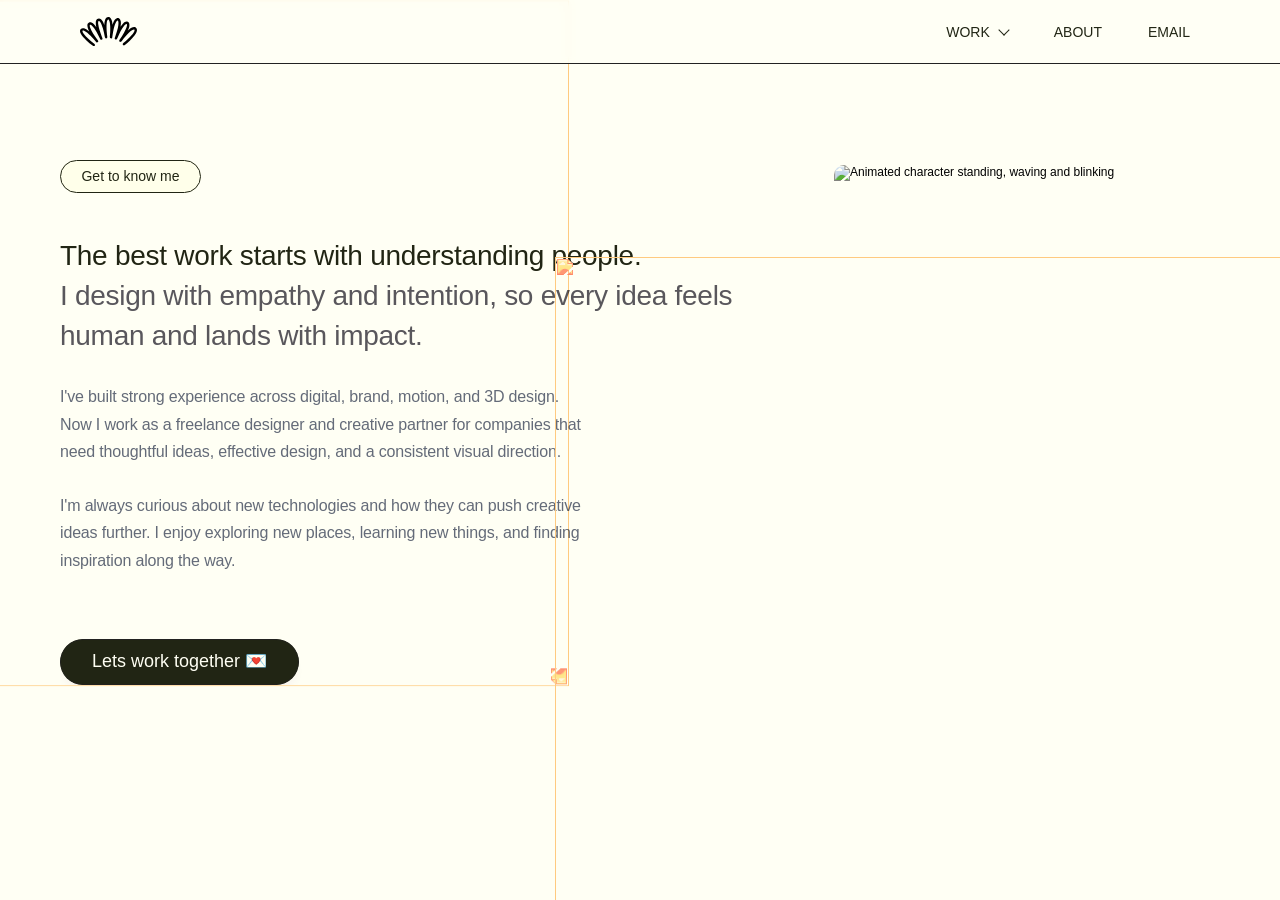
==== about.html @ 2a85407a "Add files via upload" ====
<!doctype html>
<html lang="en"><head>
<meta charset="utf-8"><meta name="viewport" content="width=device-width, initial-scale=1">
<title>About — Yitzchok Cheshin</title><meta name="description" content="Get to know Yitzchok Cheshin, a freelance designer and creative partner.">
<link rel="stylesheet" href="about-reference.css"><link rel="stylesheet" href="styles.css?v=hero-name-spacing-5">
<script src="content.js?v=publish-ready-1" defer></script><script src="app.js?v=publish-ready-1" defer></script>
</head><body data-page="about">
	
	
    
    
	
	<div id="main"><div data-framer-root="" class="framer-4j2qw framer-aa5fe3" style="min-height:100vh;width:auto"><div class="framer-1qefhim-container"><div class="ssr-variant hidden-cgde8t hidden-1x4gcnz hidden-1vcur7e"><div class="framer-73hPY framer-IRBiH framer-gdy6uj framer-v-gdy6uj" data-border="true" data-framer-name="Desktop" style="--border-bottom-width:1px;--border-color:rgb(34, 34, 34);--border-left-width:0px;--border-right-width:0px;--border-style:solid;--border-top-width:0px;backdrop-filter:blur(5px);background-color:rgba(255, 255, 245, 0.8);-webkit-backdrop-filter:blur(5px);width:100%"><div class="framer-mmli1m" data-framer-name="Inner Nav"><div class="framer-1b0vk8r" style="border-bottom-left-radius:154px;border-bottom-right-radius:154px;border-top-left-radius:154px;border-top-right-radius:154px"><div class="framer-1pjoihu-container"><a class="framer-6kCIe framer-i5wf1g framer-v-i5wf1g framer-wlova5" data-framer-name="Variant 1" href="./index.html"><div data-framer-name="path1 7" style="image-rendering:pixelated;flex-shrink:0;background-size:100% 100%;background-image:url(&#x27;data:image/svg+xml,&lt;svg xmlns=%22http://www.w3.org/2000/svg%22 xmlns:xlink=%22http://www.w3.org/1999/xlink%22 viewBox=%220 0 57 31%22&gt;&lt;g transform=%22translate(0 1.09)%22&gt;&lt;path d=%22M 0 28.983 L 0 0 L 57 0 L 57 28.983 Z%22 fill=%22transparent%22&gt;&lt;/path&gt;&lt;path d=%22M 28.326 0.001 C 26.79 0.027 25.54 1.251 25.102 2.664 C 24.523 4.314 24.382 6.072 24.261 7.804 C 23.496 5.803 22.685 3.669 21.028 2.227 C 20.001 1.307 18.345 1.073 17.226 1.966 C 15.889 2.907 15.753 4.719 15.785 6.216 C 15.828 7.507 16.027 8.789 16.299 10.05 C 14.981 8.264 13.562 6.361 11.478 5.433 C 10.11 4.789 8.297 5.369 7.684 6.784 C 6.887 8.688 7.657 10.776 8.4 12.565 C 8.679 13.184 8.971 13.796 9.291 14.395 C 7.933 13.404 6.752 12.089 5.099 11.584 C 3.717 11.103 1.943 10.858 0.758 11.914 C -0.368 13.04 -0.074 14.865 0.571 16.166 C 1.909 18.839 4.069 20.983 6.197 23.036 C 8.366 25.012 10.475 27.09 12.929 28.718 C 13.604 29.229 14.832 28.998 14.934 28.051 C 15.024 27.484 14.731 26.967 14.242 26.689 C 10.53 23.519 6.497 20.655 3.637 16.635 C 3.103 15.783 2.402 14.87 2.462 13.817 C 2.781 13.239 3.574 13.598 4.05 13.769 C 6.442 14.87 8.404 16.701 10.297 18.493 C 12.438 20.561 14.384 22.892 16.388 25.109 C 17.208 25.779 18.487 24.887 18.249 23.892 C 17.989 23.097 17.325 22.5 16.891 21.792 C 14.325 18.183 11.566 14.581 10.117 10.346 C 9.905 9.514 9.542 8.552 9.926 7.724 C 10.55 7.316 11.252 7.955 11.734 8.34 C 13.736 10.219 15.157 12.571 16.581 14.883 C 17.989 17.243 19.106 19.81 20.39 22.285 C 20.981 23.133 22.453 22.719 22.542 21.702 C 22.557 20.865 22.001 20.135 21.77 19.347 C 20.224 15.354 18.774 11.271 18.195 7.011 C 18.122 5.981 17.936 4.785 18.591 3.899 C 19.124 3.514 19.661 4.209 20 4.567 C 21.471 6.521 22.158 8.943 22.865 11.22 C 23.654 13.999 24.289 16.792 24.789 19.634 C 24.948 20.326 25.21 21.369 26.108 21.33 C 26.967 21.282 27.493 20.347 27.299 19.551 C 27.12 17.846 26.759 16.162 26.714 14.442 C 26.532 11.623 26.407 8.664 26.724 5.906 C 26.914 4.682 27.061 3.271 28.036 2.397 C 28.601 2.201 28.921 2.94 29.164 3.337 C 30.053 5.224 30.105 7.403 30.229 9.42 C 30.312 12.568 30.273 15.738 29.9 18.853 C 29.812 19.658 29.738 20.756 30.612 21.169 C 31.269 21.533 32.153 21.069 32.221 20.316 C 32.585 18.565 32.684 16.77 33.083 15.024 C 33.749 11.656 34.405 8.211 35.99 5.134 C 36.414 4.474 36.807 3.565 37.634 3.361 C 38.27 3.618 38.315 4.479 38.422 5.074 C 38.699 8.601 37.603 12.046 36.56 15.369 C 35.946 17.324 35.187 19.244 34.694 21.23 C 34.572 22.257 35.974 22.84 36.678 22.136 C 37.246 21.475 37.484 20.582 37.895 19.817 C 39.756 15.858 41.39 11.667 44.34 8.361 C 44.981 7.711 45.692 6.916 46.651 6.835 C 47.161 7.133 46.99 7.89 46.991 8.393 C 46.575 10.907 45.3 13.171 44.12 15.395 C 42.719 17.863 41.28 20.289 39.573 22.567 C 39.022 23.187 39.04 24.321 39.872 24.686 C 40.782 25.085 41.539 24.227 42.024 23.571 C 43.086 22.127 44.171 20.7 45.388 19.38 C 47.51 17.029 49.655 14.592 52.399 12.951 C 53.011 12.66 53.791 12.159 54.454 12.537 C 54.808 13.296 54.309 14.144 53.98 14.834 C 52.446 17.451 50.257 19.584 48.126 21.686 C 46.59 23.158 45.026 24.603 43.348 25.912 C 42.647 26.36 42.484 27.411 43.101 27.996 C 43.577 28.548 44.4 28.367 44.862 27.895 C 48.242 25.051 51.535 22.048 54.308 18.592 C 55.511 16.989 56.837 15.258 56.993 13.188 C 57.097 11.683 55.989 10.103 54.414 10.027 C 52.358 9.928 50.575 11.234 49.058 12.473 C 48.603 12.853 48.167 13.255 47.724 13.649 C 48.454 11.946 49.378 10.25 49.405 8.349 C 49.496 6.966 49.172 5.225 47.746 4.627 C 46.14 4 44.424 4.915 43.309 6.06 C 42.228 7.1 41.365 8.339 40.536 9.582 C 40.922 7.313 41.329 4.803 40.227 2.664 C 39.641 1.434 38.139 0.661 36.825 1.184 C 34.96 1.893 33.962 3.805 33.241 5.544 C 32.977 6.207 32.731 6.941 32.521 7.585 C 32.275 5.381 32.08 2.981 30.673 1.163 C 30.112 0.452 29.245 -0.029 28.326 0.001 Z%22 fill=%22rgb(0,0,0)%22&gt;&lt;/path&gt;&lt;/g&gt;&lt;/svg&gt;&#x27;)" class="framer-oj9zzu" aria-hidden="true"></div></a></div></div><div class="framer-tjss92"><div class="framer-rsd9we" style="border-bottom-left-radius:154px;border-bottom-right-radius:154px;border-top-left-radius:154px;border-top-right-radius:154px"><div class="framer-xvemqp-container" id="undefined-xvemqp"><div class="framer-EKxMS framer-1i02mnb framer-v-1i02mnb" data-framer-name="Variant 1" data-highlight="true"><div class="framer-64d6rv" style="transform:none"><p style="--font-selector:Q1VTVE9NVjI7UFAgTmV1ZSBNb250cmVhbCBNZWRpdW0=;--framer-font-family:&quot;PP Neue Montreal Medium&quot;, &quot;PP Neue Montreal Medium Placeholder&quot;, sans-serif;--framer-font-size:14px;--framer-font-weight:500;--framer-text-transform:uppercase" class="framer-text">Work</p></div><div class="framer-rpgoqs" style="transform:perspective(1200px) rotateX(180deg)"><div style="image-rendering:pixelated;flex-shrink:0;background-size:100% 100%;background-image:url(&#x27;data:image/svg+xml,&lt;svg xmlns=%22http://www.w3.org/2000/svg%22 xmlns:xlink=%22http://www.w3.org/1999/xlink%22 viewBox=%220 0 11.79 6.485%22 overflow=%22visible%22&gt;&lt;path d=%22M 11.617 6.312 C 11.507 6.423 11.357 6.485 11.2 6.485 C 11.044 6.485 10.894 6.423 10.783 6.312 L 5.895 1.423 L 1.007 6.312 C 0.777 6.543 0.403 6.543 0.173 6.312 C -0.058 6.082 -0.058 5.708 0.173 5.478 L 5.478 0.173 C 5.589 0.062 5.739 0 5.895 0 C 6.052 0 6.202 0.062 6.312 0.173 L 11.617 5.478 C 11.728 5.589 11.79 5.739 11.79 5.895 C 11.79 6.052 11.728 6.202 11.617 6.312 Z%22 fill=%22rgb(0,0,0)%22&gt;&lt;/path&gt;&lt;/svg&gt;&#x27;)" class="framer-zip3ka" aria-hidden="true"></div></div></div></div><div class="framer-7oph8r"><div class="framer-9qt3qe" style="transform:none"><p style="--font-selector:Q1VTVE9NVjI7UFAgTmV1ZSBNb250cmVhbCBNZWRpdW0=;--framer-font-family:&quot;PP Neue Montreal Medium&quot;, &quot;PP Neue Montreal Medium Placeholder&quot;, sans-serif;--framer-font-size:14px;--framer-font-weight:500;--framer-text-transform:uppercase" class="framer-text"><a class="framer-text framer-styles-preset-ktr6cj" data-styles-preset="QMEBODYKt" href="./about.html" data-framer-page-link-current="true">About</a></p></div></div><div class="framer-1wcrc4o"><div class="framer-1e2dl32" style="transform:none"><p style="--font-selector:Q1VTVE9NVjI7UFAgTmV1ZSBNb250cmVhbCBNZWRpdW0=;--framer-font-family:&quot;PP Neue Montreal Medium&quot;, &quot;PP Neue Montreal Medium Placeholder&quot;, sans-serif;--framer-font-size:14px;--framer-font-weight:500;--framer-text-transform:uppercase" class="framer-text"><a class="framer-text framer-styles-preset-ktr6cj" data-styles-preset="QMEBODYKt" href="https://uk.linkedin.com/in/aimeejacobs2022" target="_blank" rel="noopener">Linkedin</a></p></div></div><div class="framer-3xfjox"><div class="framer-n97t2p" style="transform:none"><p style="--font-selector:Q1VTVE9NVjI7UFAgTmV1ZSBNb250cmVhbCBNZWRpdW0=;--framer-font-family:&quot;PP Neue Montreal Medium&quot;, &quot;PP Neue Montreal Medium Placeholder&quot;, sans-serif;--framer-font-size:14px;--framer-font-weight:500;--framer-text-transform:uppercase" class="framer-text"><a class="framer-text framer-styles-preset-ktr6cj" data-styles-preset="QMEBODYKt" href="mailto:Bycheshin@gmail.com" target="_blank" rel="noopener">EMAIL</a></p></div></div></div></div></div></div></div><div class="ssr-variant hidden-aa5fe3 hidden-1x4gcnz hidden-1vcur7e"><div class="framer-73hPY framer-IRBiH framer-gdy6uj framer-v-1btf1o8" data-border="true" data-framer-name="Mobile Closed" style="--border-bottom-width:1px;--border-color:rgb(34, 34, 34);--border-left-width:0px;--border-right-width:0px;--border-style:solid;--border-top-width:0px;backdrop-filter:blur(5px);background-color:rgba(255, 255, 245, 0.8);-webkit-backdrop-filter:blur(5px);width:100%"><div class="framer-mmli1m" data-framer-name="Inner Nav"><div class="framer-1b0vk8r" style="border-bottom-left-radius:154px;border-bottom-right-radius:154px;border-top-left-radius:154px;border-top-right-radius:154px"><div class="framer-1bjy1wj" data-highlight="true" tabindex="0"><svg class="framer-iZmZi framer-vmayt1" role="presentation" style="--1m6trwb:0;--21h8s6:rgb(0, 0, 0);--pgex8v:1.5" viewbox="0 0 24 24"><use href="#3559153988"></use></svg></div><div class="framer-1pjoihu-container"><a class="framer-6kCIe framer-i5wf1g framer-v-i5wf1g framer-wlova5" data-framer-name="Variant 1" href="./index.html"><div data-framer-name="path1 7" style="image-rendering:pixelated;flex-shrink:0;background-size:100% 100%;background-image:url(&#x27;data:image/svg+xml,&lt;svg xmlns=%22http://www.w3.org/2000/svg%22 xmlns:xlink=%22http://www.w3.org/1999/xlink%22 viewBox=%220 0 57 31%22&gt;&lt;g transform=%22translate(0 1.09)%22&gt;&lt;path d=%22M 0 28.983 L 0 0 L 57 0 L 57 28.983 Z%22 fill=%22transparent%22&gt;&lt;/path&gt;&lt;path d=%22M 28.326 0.001 C 26.79 0.027 25.54 1.251 25.102 2.664 C 24.523 4.314 24.382 6.072 24.261 7.804 C 23.496 5.803 22.685 3.669 21.028 2.227 C 20.001 1.307 18.345 1.073 17.226 1.966 C 15.889 2.907 15.753 4.719 15.785 6.216 C 15.828 7.507 16.027 8.789 16.299 10.05 C 14.981 8.264 13.562 6.361 11.478 5.433 C 10.11 4.789 8.297 5.369 7.684 6.784 C 6.887 8.688 7.657 10.776 8.4 12.565 C 8.679 13.184 8.971 13.796 9.291 14.395 C 7.933 13.404 6.752 12.089 5.099 11.584 C 3.717 11.103 1.943 10.858 0.758 11.914 C -0.368 13.04 -0.074 14.865 0.571 16.166 C 1.909 18.839 4.069 20.983 6.197 23.036 C 8.366 25.012 10.475 27.09 12.929 28.718 C 13.604 29.229 14.832 28.998 14.934 28.051 C 15.024 27.484 14.731 26.967 14.242 26.689 C 10.53 23.519 6.497 20.655 3.637 16.635 C 3.103 15.783 2.402 14.87 2.462 13.817 C 2.781 13.239 3.574 13.598 4.05 13.769 C 6.442 14.87 8.404 16.701 10.297 18.493 C 12.438 20.561 14.384 22.892 16.388 25.109 C 17.208 25.779 18.487 24.887 18.249 23.892 C 17.989 23.097 17.325 22.5 16.891 21.792 C 14.325 18.183 11.566 14.581 10.117 10.346 C 9.905 9.514 9.542 8.552 9.926 7.724 C 10.55 7.316 11.252 7.955 11.734 8.34 C 13.736 10.219 15.157 12.571 16.581 14.883 C 17.989 17.243 19.106 19.81 20.39 22.285 C 20.981 23.133 22.453 22.719 22.542 21.702 C 22.557 20.865 22.001 20.135 21.77 19.347 C 20.224 15.354 18.774 11.271 18.195 7.011 C 18.122 5.981 17.936 4.785 18.591 3.899 C 19.124 3.514 19.661 4.209 20 4.567 C 21.471 6.521 22.158 8.943 22.865 11.22 C 23.654 13.999 24.289 16.792 24.789 19.634 C 24.948 20.326 25.21 21.369 26.108 21.33 C 26.967 21.282 27.493 20.347 27.299 19.551 C 27.12 17.846 26.759 16.162 26.714 14.442 C 26.532 11.623 26.407 8.664 26.724 5.906 C 26.914 4.682 27.061 3.271 28.036 2.397 C 28.601 2.201 28.921 2.94 29.164 3.337 C 30.053 5.224 30.105 7.403 30.229 9.42 C 30.312 12.568 30.273 15.738 29.9 18.853 C 29.812 19.658 29.738 20.756 30.612 21.169 C 31.269 21.533 32.153 21.069 32.221 20.316 C 32.585 18.565 32.684 16.77 33.083 15.024 C 33.749 11.656 34.405 8.211 35.99 5.134 C 36.414 4.474 36.807 3.565 37.634 3.361 C 38.27 3.618 38.315 4.479 38.422 5.074 C 38.699 8.601 37.603 12.046 36.56 15.369 C 35.946 17.324 35.187 19.244 34.694 21.23 C 34.572 22.257 35.974 22.84 36.678 22.136 C 37.246 21.475 37.484 20.582 37.895 19.817 C 39.756 15.858 41.39 11.667 44.34 8.361 C 44.981 7.711 45.692 6.916 46.651 6.835 C 47.161 7.133 46.99 7.89 46.991 8.393 C 46.575 10.907 45.3 13.171 44.12 15.395 C 42.719 17.863 41.28 20.289 39.573 22.567 C 39.022 23.187 39.04 24.321 39.872 24.686 C 40.782 25.085 41.539 24.227 42.024 23.571 C 43.086 22.127 44.171 20.7 45.388 19.38 C 47.51 17.029 49.655 14.592 52.399 12.951 C 53.011 12.66 53.791 12.159 54.454 12.537 C 54.808 13.296 54.309 14.144 53.98 14.834 C 52.446 17.451 50.257 19.584 48.126 21.686 C 46.59 23.158 45.026 24.603 43.348 25.912 C 42.647 26.36 42.484 27.411 43.101 27.996 C 43.577 28.548 44.4 28.367 44.862 27.895 C 48.242 25.051 51.535 22.048 54.308 18.592 C 55.511 16.989 56.837 15.258 56.993 13.188 C 57.097 11.683 55.989 10.103 54.414 10.027 C 52.358 9.928 50.575 11.234 49.058 12.473 C 48.603 12.853 48.167 13.255 47.724 13.649 C 48.454 11.946 49.378 10.25 49.405 8.349 C 49.496 6.966 49.172 5.225 47.746 4.627 C 46.14 4 44.424 4.915 43.309 6.06 C 42.228 7.1 41.365 8.339 40.536 9.582 C 40.922 7.313 41.329 4.803 40.227 2.664 C 39.641 1.434 38.139 0.661 36.825 1.184 C 34.96 1.893 33.962 3.805 33.241 5.544 C 32.977 6.207 32.731 6.941 32.521 7.585 C 32.275 5.381 32.08 2.981 30.673 1.163 C 30.112 0.452 29.245 -0.029 28.326 0.001 Z%22 fill=%22rgb(0,0,0)%22&gt;&lt;/path&gt;&lt;/g&gt;&lt;/svg&gt;&#x27;)" class="framer-oj9zzu" aria-hidden="true"></div></a></div></div><div class="framer-tjss92"><div class="framer-rsd9we" style="border-bottom-left-radius:0px;border-bottom-right-radius:0px;border-top-left-radius:0px;border-top-right-radius:0px"><div class="framer-ux5e6"><div class="framer-1a60f52" style="transform:none"><p style="--font-selector:Q1VTVE9NVjI7UFAgTmV1ZSBNb250cmVhbCBNZWRpdW0=;--framer-font-family:&quot;PP Neue Montreal Medium&quot;, &quot;PP Neue Montreal Medium Placeholder&quot;, sans-serif;--framer-font-size:14px;--framer-font-weight:500;--framer-text-transform:uppercase" class="framer-text"><a class="framer-text framer-styles-preset-ktr6cj" data-styles-preset="QMEBODYKt" href="./index.html">Home</a></p></div></div><div class="framer-g1e63g" data-framer-name="Mobile Work Button"><div class="framer-kmv8qe" style="transform:none"><p style="--font-selector:Q1VTVE9NVjI7UFAgTmV1ZSBNb250cmVhbCBNZWRpdW0=;--framer-font-family:&quot;PP Neue Montreal Medium&quot;, &quot;PP Neue Montreal Medium Placeholder&quot;, sans-serif;--framer-font-size:14px;--framer-font-weight:500;--framer-text-transform:uppercase" class="framer-text">Work</p></div><div class="framer-f9n9wy" style="transform:perspective(1200px) rotateX(180deg)"><div style="image-rendering:pixelated;flex-shrink:0;background-size:100% 100%;background-image:url(&#x27;data:image/svg+xml,&lt;svg xmlns=%22http://www.w3.org/2000/svg%22 xmlns:xlink=%22http://www.w3.org/1999/xlink%22 viewBox=%220 0 11.79 6.485%22 overflow=%22visible%22&gt;&lt;path d=%22M 11.617 6.312 C 11.507 6.423 11.357 6.485 11.2 6.485 C 11.044 6.485 10.894 6.423 10.783 6.312 L 5.895 1.423 L 1.007 6.312 C 0.777 6.543 0.403 6.543 0.173 6.312 C -0.058 6.082 -0.058 5.708 0.173 5.478 L 5.478 0.173 C 5.589 0.062 5.739 0 5.895 0 C 6.052 0 6.202 0.062 6.312 0.173 L 11.617 5.478 C 11.728 5.589 11.79 5.739 11.79 5.895 C 11.79 6.052 11.728 6.202 11.617 6.312 Z%22 fill=%22rgb(0,0,0)%22&gt;&lt;/path&gt;&lt;/svg&gt;&#x27;)" class="framer-v3e82p" aria-hidden="true"></div></div></div><div class="framer-7oph8r"><div class="framer-9qt3qe" style="transform:none"><p style="--font-selector:Q1VTVE9NVjI7UFAgTmV1ZSBNb250cmVhbCBNZWRpdW0=;--framer-font-family:&quot;PP Neue Montreal Medium&quot;, &quot;PP Neue Montreal Medium Placeholder&quot;, sans-serif;--framer-font-size:14px;--framer-font-weight:500;--framer-text-transform:uppercase" class="framer-text"><a class="framer-text framer-styles-preset-ktr6cj" data-styles-preset="QMEBODYKt" href="./about.html" data-framer-page-link-current="true">About</a></p></div></div><div class="framer-1wcrc4o"><div class="framer-1e2dl32" style="transform:none"><p style="--font-selector:Q1VTVE9NVjI7UFAgTmV1ZSBNb250cmVhbCBNZWRpdW0=;--framer-font-family:&quot;PP Neue Montreal Medium&quot;, &quot;PP Neue Montreal Medium Placeholder&quot;, sans-serif;--framer-font-size:14px;--framer-font-weight:500;--framer-text-transform:uppercase" class="framer-text"><a class="framer-text framer-styles-preset-ktr6cj" data-styles-preset="QMEBODYKt" href="https://uk.linkedin.com/in/aimeejacobs2022" target="_blank" rel="noopener">Linkedin</a></p></div></div><div class="framer-3xfjox"><div class="framer-n97t2p" style="transform:none"><p style="--font-selector:Q1VTVE9NVjI7UFAgTmV1ZSBNb250cmVhbCBNZWRpdW0=;--framer-font-family:&quot;PP Neue Montreal Medium&quot;, &quot;PP Neue Montreal Medium Placeholder&quot;, sans-serif;--framer-font-size:14px;--framer-font-weight:500;--framer-text-transform:uppercase" class="framer-text"><a class="framer-text framer-styles-preset-ktr6cj" data-styles-preset="QMEBODYKt" href="mailto:Bycheshin@gmail.com" target="_blank" rel="noopener">EMAIL</a></p></div></div></div><div class="framer-clepzb"></div></div></div></div></div><div class="ssr-variant hidden-cgde8t hidden-aa5fe3 hidden-1vcur7e"><div class="framer-73hPY framer-IRBiH framer-gdy6uj framer-v-mczslj" data-border="true" data-framer-name="Small Desktop" style="--border-bottom-width:1px;--border-color:rgb(34, 34, 34);--border-left-width:0px;--border-right-width:0px;--border-style:solid;--border-top-width:0px;backdrop-filter:blur(5px);background-color:rgba(255, 255, 245, 0.8);-webkit-backdrop-filter:blur(5px);width:100%"><div class="framer-mmli1m" data-framer-name="Inner Nav"><div class="framer-1b0vk8r" style="border-bottom-left-radius:154px;border-bottom-right-radius:154px;border-top-left-radius:154px;border-top-right-radius:154px"><div class="framer-1pjoihu-container"><a class="framer-6kCIe framer-i5wf1g framer-v-i5wf1g framer-wlova5" data-framer-name="Variant 1" href="./index.html"><div data-framer-name="path1 7" style="image-rendering:pixelated;flex-shrink:0;background-size:100% 100%;background-image:url(&#x27;data:image/svg+xml,&lt;svg xmlns=%22http://www.w3.org/2000/svg%22 xmlns:xlink=%22http://www.w3.org/1999/xlink%22 viewBox=%220 0 57 31%22&gt;&lt;g transform=%22translate(0 1.09)%22&gt;&lt;path d=%22M 0 28.983 L 0 0 L 57 0 L 57 28.983 Z%22 fill=%22transparent%22&gt;&lt;/path&gt;&lt;path d=%22M 28.326 0.001 C 26.79 0.027 25.54 1.251 25.102 2.664 C 24.523 4.314 24.382 6.072 24.261 7.804 C 23.496 5.803 22.685 3.669 21.028 2.227 C 20.001 1.307 18.345 1.073 17.226 1.966 C 15.889 2.907 15.753 4.719 15.785 6.216 C 15.828 7.507 16.027 8.789 16.299 10.05 C 14.981 8.264 13.562 6.361 11.478 5.433 C 10.11 4.789 8.297 5.369 7.684 6.784 C 6.887 8.688 7.657 10.776 8.4 12.565 C 8.679 13.184 8.971 13.796 9.291 14.395 C 7.933 13.404 6.752 12.089 5.099 11.584 C 3.717 11.103 1.943 10.858 0.758 11.914 C -0.368 13.04 -0.074 14.865 0.571 16.166 C 1.909 18.839 4.069 20.983 6.197 23.036 C 8.366 25.012 10.475 27.09 12.929 28.718 C 13.604 29.229 14.832 28.998 14.934 28.051 C 15.024 27.484 14.731 26.967 14.242 26.689 C 10.53 23.519 6.497 20.655 3.637 16.635 C 3.103 15.783 2.402 14.87 2.462 13.817 C 2.781 13.239 3.574 13.598 4.05 13.769 C 6.442 14.87 8.404 16.701 10.297 18.493 C 12.438 20.561 14.384 22.892 16.388 25.109 C 17.208 25.779 18.487 24.887 18.249 23.892 C 17.989 23.097 17.325 22.5 16.891 21.792 C 14.325 18.183 11.566 14.581 10.117 10.346 C 9.905 9.514 9.542 8.552 9.926 7.724 C 10.55 7.316 11.252 7.955 11.734 8.34 C 13.736 10.219 15.157 12.571 16.581 14.883 C 17.989 17.243 19.106 19.81 20.39 22.285 C 20.981 23.133 22.453 22.719 22.542 21.702 C 22.557 20.865 22.001 20.135 21.77 19.347 C 20.224 15.354 18.774 11.271 18.195 7.011 C 18.122 5.981 17.936 4.785 18.591 3.899 C 19.124 3.514 19.661 4.209 20 4.567 C 21.471 6.521 22.158 8.943 22.865 11.22 C 23.654 13.999 24.289 16.792 24.789 19.634 C 24.948 20.326 25.21 21.369 26.108 21.33 C 26.967 21.282 27.493 20.347 27.299 19.551 C 27.12 17.846 26.759 16.162 26.714 14.442 C 26.532 11.623 26.407 8.664 26.724 5.906 C 26.914 4.682 27.061 3.271 28.036 2.397 C 28.601 2.201 28.921 2.94 29.164 3.337 C 30.053 5.224 30.105 7.403 30.229 9.42 C 30.312 12.568 30.273 15.738 29.9 18.853 C 29.812 19.658 29.738 20.756 30.612 21.169 C 31.269 21.533 32.153 21.069 32.221 20.316 C 32.585 18.565 32.684 16.77 33.083 15.024 C 33.749 11.656 34.405 8.211 35.99 5.134 C 36.414 4.474 36.807 3.565 37.634 3.361 C 38.27 3.618 38.315 4.479 38.422 5.074 C 38.699 8.601 37.603 12.046 36.56 15.369 C 35.946 17.324 35.187 19.244 34.694 21.23 C 34.572 22.257 35.974 22.84 36.678 22.136 C 37.246 21.475 37.484 20.582 37.895 19.817 C 39.756 15.858 41.39 11.667 44.34 8.361 C 44.981 7.711 45.692 6.916 46.651 6.835 C 47.161 7.133 46.99 7.89 46.991 8.393 C 46.575 10.907 45.3 13.171 44.12 15.395 C 42.719 17.863 41.28 20.289 39.573 22.567 C 39.022 23.187 39.04 24.321 39.872 24.686 C 40.782 25.085 41.539 24.227 42.024 23.571 C 43.086 22.127 44.171 20.7 45.388 19.38 C 47.51 17.029 49.655 14.592 52.399 12.951 C 53.011 12.66 53.791 12.159 54.454 12.537 C 54.808 13.296 54.309 14.144 53.98 14.834 C 52.446 17.451 50.257 19.584 48.126 21.686 C 46.59 23.158 45.026 24.603 43.348 25.912 C 42.647 26.36 42.484 27.411 43.101 27.996 C 43.577 28.548 44.4 28.367 44.862 27.895 C 48.242 25.051 51.535 22.048 54.308 18.592 C 55.511 16.989 56.837 15.258 56.993 13.188 C 57.097 11.683 55.989 10.103 54.414 10.027 C 52.358 9.928 50.575 11.234 49.058 12.473 C 48.603 12.853 48.167 13.255 47.724 13.649 C 48.454 11.946 49.378 10.25 49.405 8.349 C 49.496 6.966 49.172 5.225 47.746 4.627 C 46.14 4 44.424 4.915 43.309 6.06 C 42.228 7.1 41.365 8.339 40.536 9.582 C 40.922 7.313 41.329 4.803 40.227 2.664 C 39.641 1.434 38.139 0.661 36.825 1.184 C 34.96 1.893 33.962 3.805 33.241 5.544 C 32.977 6.207 32.731 6.941 32.521 7.585 C 32.275 5.381 32.08 2.981 30.673 1.163 C 30.112 0.452 29.245 -0.029 28.326 0.001 Z%22 fill=%22rgb(0,0,0)%22&gt;&lt;/path&gt;&lt;/g&gt;&lt;/svg&gt;&#x27;)" class="framer-oj9zzu" aria-hidden="true"></div></a></div></div><div class="framer-tjss92"><div class="framer-rsd9we" style="border-bottom-left-radius:0px;border-bottom-right-radius:0px;border-top-left-radius:0px;border-top-right-radius:0px"><div class="framer-xvemqp-container" id="undefined-xvemqp"><div class="framer-EKxMS framer-1i02mnb framer-v-1i02mnb" data-framer-name="Variant 1" data-highlight="true"><div class="framer-64d6rv" style="transform:none"><p style="--font-selector:Q1VTVE9NVjI7UFAgTmV1ZSBNb250cmVhbCBNZWRpdW0=;--framer-font-family:&quot;PP Neue Montreal Medium&quot;, &quot;PP Neue Montreal Medium Placeholder&quot;, sans-serif;--framer-font-size:14px;--framer-font-weight:500;--framer-text-transform:uppercase" class="framer-text">Work</p></div><div class="framer-rpgoqs" style="transform:perspective(1200px) rotateX(180deg)"><div style="image-rendering:pixelated;flex-shrink:0;background-size:100% 100%;background-image:url(&#x27;data:image/svg+xml,&lt;svg xmlns=%22http://www.w3.org/2000/svg%22 xmlns:xlink=%22http://www.w3.org/1999/xlink%22 viewBox=%220 0 11.79 6.485%22 overflow=%22visible%22&gt;&lt;path d=%22M 11.617 6.312 C 11.507 6.423 11.357 6.485 11.2 6.485 C 11.044 6.485 10.894 6.423 10.783 6.312 L 5.895 1.423 L 1.007 6.312 C 0.777 6.543 0.403 6.543 0.173 6.312 C -0.058 6.082 -0.058 5.708 0.173 5.478 L 5.478 0.173 C 5.589 0.062 5.739 0 5.895 0 C 6.052 0 6.202 0.062 6.312 0.173 L 11.617 5.478 C 11.728 5.589 11.79 5.739 11.79 5.895 C 11.79 6.052 11.728 6.202 11.617 6.312 Z%22 fill=%22rgb(0,0,0)%22&gt;&lt;/path&gt;&lt;/svg&gt;&#x27;)" class="framer-zip3ka" aria-hidden="true"></div></div></div></div><div class="framer-7oph8r"><div class="framer-9qt3qe" style="transform:none"><p style="--font-selector:Q1VTVE9NVjI7UFAgTmV1ZSBNb250cmVhbCBNZWRpdW0=;--framer-font-family:&quot;PP Neue Montreal Medium&quot;, &quot;PP Neue Montreal Medium Placeholder&quot;, sans-serif;--framer-font-size:14px;--framer-font-weight:500;--framer-text-transform:uppercase" class="framer-text"><a class="framer-text framer-styles-preset-ktr6cj" data-styles-preset="QMEBODYKt" href="./about.html" data-framer-page-link-current="true">About</a></p></div></div><div class="framer-1wcrc4o"><div class="framer-1e2dl32" style="transform:none"><p style="--font-selector:Q1VTVE9NVjI7UFAgTmV1ZSBNb250cmVhbCBNZWRpdW0=;--framer-font-family:&quot;PP Neue Montreal Medium&quot;, &quot;PP Neue Montreal Medium Placeholder&quot;, sans-serif;--framer-font-size:14px;--framer-font-weight:500;--framer-text-transform:uppercase" class="framer-text"><a class="framer-text framer-styles-preset-ktr6cj" data-styles-preset="QMEBODYKt" href="https://uk.linkedin.com/in/aimeejacobs2022" target="_blank" rel="noopener">Linkedin</a></p></div></div><div class="framer-3xfjox"><div class="framer-n97t2p" style="transform:none"><p style="--font-selector:Q1VTVE9NVjI7UFAgTmV1ZSBNb250cmVhbCBNZWRpdW0=;--framer-font-family:&quot;PP Neue Montreal Medium&quot;, &quot;PP Neue Montreal Medium Placeholder&quot;, sans-serif;--framer-font-size:14px;--framer-font-weight:500;--framer-text-transform:uppercase" class="framer-text"><a class="framer-text framer-styles-preset-ktr6cj" data-styles-preset="QMEBODYKt" href="mailto:Bycheshin@gmail.com" target="_blank" rel="noopener">EMAIL</a></p></div></div></div></div></div></div></div><div class="ssr-variant hidden-cgde8t hidden-aa5fe3 hidden-1x4gcnz"><div class="framer-73hPY framer-IRBiH framer-gdy6uj framer-v-2ksosn" data-border="true" data-framer-name="Tablet Closed" style="--border-bottom-width:1px;--border-color:rgb(34, 34, 34);--border-left-width:0px;--border-right-width:0px;--border-style:solid;--border-top-width:0px;backdrop-filter:blur(5px);background-color:rgba(255, 255, 245, 0.8);-webkit-backdrop-filter:blur(5px);width:100%"><div class="framer-mmli1m" data-framer-name="Inner Nav"><div class="framer-1b0vk8r" style="border-bottom-left-radius:154px;border-bottom-right-radius:154px;border-top-left-radius:154px;border-top-right-radius:154px"><div class="framer-1bjy1wj" data-highlight="true" tabindex="0"><svg class="framer-iZmZi framer-vmayt1" role="presentation" style="--1m6trwb:0;--21h8s6:rgb(0, 0, 0);--pgex8v:1.5" viewbox="0 0 24 24"><use href="#3559153988"></use></svg></div><div class="framer-1pjoihu-container"><a class="framer-6kCIe framer-i5wf1g framer-v-i5wf1g framer-wlova5" data-framer-name="Variant 1" href="./index.html"><div data-framer-name="path1 7" style="image-rendering:pixelated;flex-shrink:0;background-size:100% 100%;background-image:url(&#x27;data:image/svg+xml,&lt;svg xmlns=%22http://www.w3.org/2000/svg%22 xmlns:xlink=%22http://www.w3.org/1999/xlink%22 viewBox=%220 0 57 31%22&gt;&lt;g transform=%22translate(0 1.09)%22&gt;&lt;path d=%22M 0 28.983 L 0 0 L 57 0 L 57 28.983 Z%22 fill=%22transparent%22&gt;&lt;/path&gt;&lt;path d=%22M 28.326 0.001 C 26.79 0.027 25.54 1.251 25.102 2.664 C 24.523 4.314 24.382 6.072 24.261 7.804 C 23.496 5.803 22.685 3.669 21.028 2.227 C 20.001 1.307 18.345 1.073 17.226 1.966 C 15.889 2.907 15.753 4.719 15.785 6.216 C 15.828 7.507 16.027 8.789 16.299 10.05 C 14.981 8.264 13.562 6.361 11.478 5.433 C 10.11 4.789 8.297 5.369 7.684 6.784 C 6.887 8.688 7.657 10.776 8.4 12.565 C 8.679 13.184 8.971 13.796 9.291 14.395 C 7.933 13.404 6.752 12.089 5.099 11.584 C 3.717 11.103 1.943 10.858 0.758 11.914 C -0.368 13.04 -0.074 14.865 0.571 16.166 C 1.909 18.839 4.069 20.983 6.197 23.036 C 8.366 25.012 10.475 27.09 12.929 28.718 C 13.604 29.229 14.832 28.998 14.934 28.051 C 15.024 27.484 14.731 26.967 14.242 26.689 C 10.53 23.519 6.497 20.655 3.637 16.635 C 3.103 15.783 2.402 14.87 2.462 13.817 C 2.781 13.239 3.574 13.598 4.05 13.769 C 6.442 14.87 8.404 16.701 10.297 18.493 C 12.438 20.561 14.384 22.892 16.388 25.109 C 17.208 25.779 18.487 24.887 18.249 23.892 C 17.989 23.097 17.325 22.5 16.891 21.792 C 14.325 18.183 11.566 14.581 10.117 10.346 C 9.905 9.514 9.542 8.552 9.926 7.724 C 10.55 7.316 11.252 7.955 11.734 8.34 C 13.736 10.219 15.157 12.571 16.581 14.883 C 17.989 17.243 19.106 19.81 20.39 22.285 C 20.981 23.133 22.453 22.719 22.542 21.702 C 22.557 20.865 22.001 20.135 21.77 19.347 C 20.224 15.354 18.774 11.271 18.195 7.011 C 18.122 5.981 17.936 4.785 18.591 3.899 C 19.124 3.514 19.661 4.209 20 4.567 C 21.471 6.521 22.158 8.943 22.865 11.22 C 23.654 13.999 24.289 16.792 24.789 19.634 C 24.948 20.326 25.21 21.369 26.108 21.33 C 26.967 21.282 27.493 20.347 27.299 19.551 C 27.12 17.846 26.759 16.162 26.714 14.442 C 26.532 11.623 26.407 8.664 26.724 5.906 C 26.914 4.682 27.061 3.271 28.036 2.397 C 28.601 2.201 28.921 2.94 29.164 3.337 C 30.053 5.224 30.105 7.403 30.229 9.42 C 30.312 12.568 30.273 15.738 29.9 18.853 C 29.812 19.658 29.738 20.756 30.612 21.169 C 31.269 21.533 32.153 21.069 32.221 20.316 C 32.585 18.565 32.684 16.77 33.083 15.024 C 33.749 11.656 34.405 8.211 35.99 5.134 C 36.414 4.474 36.807 3.565 37.634 3.361 C 38.27 3.618 38.315 4.479 38.422 5.074 C 38.699 8.601 37.603 12.046 36.56 15.369 C 35.946 17.324 35.187 19.244 34.694 21.23 C 34.572 22.257 35.974 22.84 36.678 22.136 C 37.246 21.475 37.484 20.582 37.895 19.817 C 39.756 15.858 41.39 11.667 44.34 8.361 C 44.981 7.711 45.692 6.916 46.651 6.835 C 47.161 7.133 46.99 7.89 46.991 8.393 C 46.575 10.907 45.3 13.171 44.12 15.395 C 42.719 17.863 41.28 20.289 39.573 22.567 C 39.022 23.187 39.04 24.321 39.872 24.686 C 40.782 25.085 41.539 24.227 42.024 23.571 C 43.086 22.127 44.171 20.7 45.388 19.38 C 47.51 17.029 49.655 14.592 52.399 12.951 C 53.011 12.66 53.791 12.159 54.454 12.537 C 54.808 13.296 54.309 14.144 53.98 14.834 C 52.446 17.451 50.257 19.584 48.126 21.686 C 46.59 23.158 45.026 24.603 43.348 25.912 C 42.647 26.36 42.484 27.411 43.101 27.996 C 43.577 28.548 44.4 28.367 44.862 27.895 C 48.242 25.051 51.535 22.048 54.308 18.592 C 55.511 16.989 56.837 15.258 56.993 13.188 C 57.097 11.683 55.989 10.103 54.414 10.027 C 52.358 9.928 50.575 11.234 49.058 12.473 C 48.603 12.853 48.167 13.255 47.724 13.649 C 48.454 11.946 49.378 10.25 49.405 8.349 C 49.496 6.966 49.172 5.225 47.746 4.627 C 46.14 4 44.424 4.915 43.309 6.06 C 42.228 7.1 41.365 8.339 40.536 9.582 C 40.922 7.313 41.329 4.803 40.227 2.664 C 39.641 1.434 38.139 0.661 36.825 1.184 C 34.96 1.893 33.962 3.805 33.241 5.544 C 32.977 6.207 32.731 6.941 32.521 7.585 C 32.275 5.381 32.08 2.981 30.673 1.163 C 30.112 0.452 29.245 -0.029 28.326 0.001 Z%22 fill=%22rgb(0,0,0)%22&gt;&lt;/path&gt;&lt;/g&gt;&lt;/svg&gt;&#x27;)" class="framer-oj9zzu" aria-hidden="true"></div></a></div></div><div class="framer-tjss92"><div class="framer-rsd9we" style="border-bottom-left-radius:0px;border-bottom-right-radius:0px;border-top-left-radius:0px;border-top-right-radius:0px"><div class="framer-ux5e6"><div class="framer-1a60f52" style="transform:none"><p style="--font-selector:Q1VTVE9NVjI7UFAgTmV1ZSBNb250cmVhbCBNZWRpdW0=;--framer-font-family:&quot;PP Neue Montreal Medium&quot;, &quot;PP Neue Montreal Medium Placeholder&quot;, sans-serif;--framer-font-size:14px;--framer-font-weight:500;--framer-text-transform:uppercase" class="framer-text"><a class="framer-text framer-styles-preset-ktr6cj" data-styles-preset="QMEBODYKt" href="./index.html">Home</a></p></div></div><div class="framer-g1e63g" data-framer-name="Mobile Work Button"><div class="framer-kmv8qe" style="transform:none"><p style="--font-selector:Q1VTVE9NVjI7UFAgTmV1ZSBNb250cmVhbCBNZWRpdW0=;--framer-font-family:&quot;PP Neue Montreal Medium&quot;, &quot;PP Neue Montreal Medium Placeholder&quot;, sans-serif;--framer-font-size:14px;--framer-font-weight:500;--framer-text-transform:uppercase" class="framer-text">Work</p></div><div class="framer-f9n9wy" style="transform:perspective(1200px) rotateX(180deg)"><div style="image-rendering:pixelated;flex-shrink:0;background-size:100% 100%;background-image:url(&#x27;data:image/svg+xml,&lt;svg xmlns=%22http://www.w3.org/2000/svg%22 xmlns:xlink=%22http://www.w3.org/1999/xlink%22 viewBox=%220 0 11.79 6.485%22 overflow=%22visible%22&gt;&lt;path d=%22M 11.617 6.312 C 11.507 6.423 11.357 6.485 11.2 6.485 C 11.044 6.485 10.894 6.423 10.783 6.312 L 5.895 1.423 L 1.007 6.312 C 0.777 6.543 0.403 6.543 0.173 6.312 C -0.058 6.082 -0.058 5.708 0.173 5.478 L 5.478 0.173 C 5.589 0.062 5.739 0 5.895 0 C 6.052 0 6.202 0.062 6.312 0.173 L 11.617 5.478 C 11.728 5.589 11.79 5.739 11.79 5.895 C 11.79 6.052 11.728 6.202 11.617 6.312 Z%22 fill=%22rgb(0,0,0)%22&gt;&lt;/path&gt;&lt;/svg&gt;&#x27;)" class="framer-v3e82p" aria-hidden="true"></div></div></div><div class="framer-7oph8r"><div class="framer-9qt3qe" style="transform:none"><p style="--font-selector:Q1VTVE9NVjI7UFAgTmV1ZSBNb250cmVhbCBNZWRpdW0=;--framer-font-family:&quot;PP Neue Montreal Medium&quot;, &quot;PP Neue Montreal Medium Placeholder&quot;, sans-serif;--framer-font-size:14px;--framer-font-weight:500;--framer-text-transform:uppercase" class="framer-text"><a class="framer-text framer-styles-preset-ktr6cj" data-styles-preset="QMEBODYKt" href="./about.html" data-framer-page-link-current="true">About</a></p></div></div><div class="framer-1wcrc4o"><div class="framer-1e2dl32" style="transform:none"><p style="--font-selector:Q1VTVE9NVjI7UFAgTmV1ZSBNb250cmVhbCBNZWRpdW0=;--framer-font-family:&quot;PP Neue Montreal Medium&quot;, &quot;PP Neue Montreal Medium Placeholder&quot;, sans-serif;--framer-font-size:14px;--framer-font-weight:500;--framer-text-transform:uppercase" class="framer-text"><a class="framer-text framer-styles-preset-ktr6cj" data-styles-preset="QMEBODYKt" href="https://uk.linkedin.com/in/aimeejacobs2022" target="_blank" rel="noopener">Linkedin</a></p></div></div><div class="framer-3xfjox"><div class="framer-n97t2p" style="transform:none"><p style="--font-selector:Q1VTVE9NVjI7UFAgTmV1ZSBNb250cmVhbCBNZWRpdW0=;--framer-font-family:&quot;PP Neue Montreal Medium&quot;, &quot;PP Neue Montreal Medium Placeholder&quot;, sans-serif;--framer-font-size:14px;--framer-font-weight:500;--framer-text-transform:uppercase" class="framer-text"><a class="framer-text framer-styles-preset-ktr6cj" data-styles-preset="QMEBODYKt" href="mailto:Bycheshin@gmail.com" target="_blank" rel="noopener">EMAIL</a></p></div></div></div><div class="framer-clepzb"></div></div></div></div></div></div><div class="framer-1uo7mgz" data-framer-name="Slide 16:9 - 4"><div class="framer-10bral2"><div class="framer-l1oct3" data-border="true" data-framer-name="Frame 2"><div class="framer-mzx553" data-framer-name="My Philosophy" style="transform:none"><p style="--font-selector:Q1VTVE9NVjI7UFAgTmV1ZSBNb250cmVhbCBNZWRpdW0=;--framer-font-family:&quot;PP Neue Montreal Medium&quot;, &quot;PP Neue Montreal Medium Placeholder&quot;, sans-serif;--framer-font-size:14px;--framer-font-weight:500;--framer-line-height:24.177679654972188px;--framer-text-color:rgb(33, 37, 20)" class="framer-text">Get to know me</p></div></div><div class="framer-ozwb9b"><div class="framer-o4mwk9"><div class="framer-iubjsj" data-framer-name="The best work starts with understanding people.  I approach every briefs through empathy and intention creating design that connects with how  people see, interact, &amp; experience the world." style="transform:none"><p style="--font-selector:Q1VTVE9NVjI7UmVhbCBIZWFkIFBybyBNZWRpdW0=;--framer-font-family:&quot;Real Head Pro Medium&quot;, &quot;Real Head Pro Medium Placeholder&quot;, sans-serif;--framer-font-size:27px;--framer-font-weight:500;--framer-letter-spacing:-0.01em;--framer-line-height:140%;--framer-text-color:rgb(89, 87, 96)" class="framer-text"><span style="--framer-font-size:28px;--framer-text-color:rgb(33, 37, 20)" class="framer-text">The best work starts with understanding people.   </span><span style="--framer-font-size:28px" class="framer-text"><br class="framer-text"></span><span style="--framer-font-size:28px" class="framer-text">I design with empathy and intention, so every idea feels human and lands with impact.</span></p></div><div class="framer-1jhzsyd" data-framer-name="I’m also deeply curious about emerging creative tools, especially AI, and love exploring how tech can elevate craft. In 2023, I earned a D&amp;AD Pencil for creative excellence. Offline, you’ll usually find me at immersive exhibitions, trying new vegetarian spots, lifting weights, or sipping matcha somewhere cute." style="transform:none"><p style="--font-selector:Q1VTVE9NVjI7UFAgTmV1ZSBNb250cmVhbCBNZWRpdW0=;--framer-font-family:&quot;PP Neue Montreal Medium&quot;, &quot;PP Neue Montreal Medium Placeholder&quot;, sans-serif;--framer-font-weight:500;--framer-letter-spacing:-0.01em;--framer-line-height:170%;--framer-text-alignment:left;--framer-text-color:rgb(100, 107, 126)" class="framer-text">I&#x27;ve built strong experience across digital, brand, motion, and 3D design. Now I work as a freelance designer and creative partner for companies that need thoughtful ideas, effective design, and a consistent visual direction.<br class="framer-text"><br class="framer-text">I&#x27;m always curious about new technologies and how they can push creative ideas further. I enjoy exploring new places, learning new things, and finding inspiration along the way.</p></div></div><div class="ssr-variant"><div class="framer-1f5xso9-container"><a class="framer-1BOPF framer-spu9pk framer-v-spu9pk framer-12ct7az" data-framer-name="Variant 1" style="background-color:rgb(33, 37, 20);border-bottom-left-radius:54.09px;border-bottom-right-radius:54.09px;border-top-left-radius:54.09px;border-top-right-radius:54.09px;box-shadow:0px 0.5419685715969536px 0.5419685715969536px -0.8333333333333333px rgba(92, 31, 122, 0.04), 0px 2.0596799729191115px 2.0596799729191115px -1.6666666666666665px rgba(92, 31, 122, 0.04), 0px 9px 9px -2.5px rgba(92, 31, 122, 0.04)" href="mailto:Bycheshin@gmail.com" rel="noopener"><div class="framer-15dlpq1" style="--extracted-r6o4lv:rgb(255, 255, 255);--variable-reference-X0Lvj05vj-SzKKwnluP:18;transform:none"><p style="--font-selector:Q1VTVE9NVjI7UFAgTmV1ZSBNb250cmVhbCBNZWRpdW0=;--framer-font-family:&quot;PP Neue Montreal Medium&quot;, &quot;PP Neue Montreal Medium Placeholder&quot;, sans-serif;--framer-font-size:calc(var(--variable-reference-X0Lvj05vj-SzKKwnluP) * 1px);--framer-font-weight:500;--framer-text-color:var(--extracted-r6o4lv, rgb(255, 255, 255))" class="framer-text">Lets work together 💌</p></div><div class="framer-1xsaogo" data-framer-name="Hoover Color" style="background-color:rgb(236, 200, 255);border-bottom-left-radius:284.85px;border-bottom-right-radius:284.85px;border-top-left-radius:284.85px;border-top-right-radius:284.85px"></div><div class="framer-1d8fhru" data-border="true" data-framer-name="Border" style="--border-bottom-width:1.52px;--border-color:rgb(34, 34, 34);--border-left-width:1.52px;--border-right-width:1.52px;--border-style:solid;--border-top-width:1.52px;border-bottom-left-radius:54.09px;border-bottom-right-radius:54.09px;border-top-left-radius:54.09px;border-top-right-radius:54.09px"></div></a></div></div></div></div><div class="framer-2gkq0x"><div class="ssr-variant"><div class="framer-1vt5o8r" data-framer-name="Rectangle 4"><div style="position:absolute;border-radius:inherit;corner-shape:inherit;top:0;right:0;bottom:0;left:0" data-framer-background-image-wrapper="true"><img decoding="async" width="2108" height="1836" src="assets/character-waving.svg?v=2" alt="" style="display:block;width:100%;height:100%;border-radius:inherit;corner-shape:inherit;object-position:center;object-fit:cover" loading="eager"></div></div></div></div></div><div class="framer-1ewgna7" data-framer-name="Subtract"><div style="position:absolute;border-radius:inherit;corner-shape:inherit;top:0;right:0;bottom:0;left:0" data-framer-background-image-wrapper="true"><img decoding="async" width="904" height="824" src="assets/4wNOd3oCGBzNwPjFetQtj4G6RVo.png?v=orange-1" alt="" style="display:block;width:100%;height:100%;border-radius:inherit;corner-shape:inherit;object-position:center;object-fit:cover" loading="eager"></div></div><div class="framer-uyd8ts" data-framer-name="Subtract" style="transform:rotate(180deg)"><div style="position:absolute;border-radius:inherit;corner-shape:inherit;top:0;right:0;bottom:0;left:0" data-framer-background-image-wrapper="true"><img decoding="async" width="904" height="824" src="assets/4wNOd3oCGBzNwPjFetQtj4G6RVo.png?v=orange-1" alt="" style="display:block;width:100%;height:100%;border-radius:inherit;corner-shape:inherit;object-position:center;object-fit:cover" loading="eager"></div></div></div><div id="overlay"></div></div>
	
	
	
	
	
	<div id="svg-templates" style="position: absolute; overflow: hidden; bottom: 0; left: 0; width: 0; height: 0; z-index: 0; contain: strict" aria-hidden="true">
<svg display="block" role="presentation" viewbox="0 0 24 24" xmlns="http://www.w3.org/2000/svg"><path d="M 0 12 L 0 0 L 16.5 0 L 16.5 12 Z" fill-opacity="var(--1m6trwb, 0)" fill="var(--21h8s6, rgb(0, 0, 0))" height="12px" id="gwB_ZdJt6" transform="translate(3.75 6)" width="16.5px"></path><path d="M 0 0 L 16.5 0" fill="transparent" height="1px" id="xGkn4qbwc" stroke-dasharray="" stroke-linecap="round" stroke-linejoin="round" stroke-width="var(--pgex8v, 1.5)" stroke="var(--21h8s6, rgb(0, 0, 0))" transform="translate(3.75 12)" width="16.5px"></path><path d="M 0 0 L 16.5 0" fill="transparent" height="1px" id="uQ9bOFKFt" stroke-dasharray="" stroke-linecap="round" stroke-linejoin="round" stroke-width="var(--pgex8v, 1.5)" stroke="var(--21h8s6, rgb(0, 0, 0))" transform="translate(3.75 6)" width="16.5px"></path><path d="M 0 0 L 16.5 0" fill="transparent" height="1px" id="hrURkUe9P" stroke-dasharray="" stroke-linecap="round" stroke-linejoin="round" stroke-width="var(--pgex8v, 1.5)" stroke="var(--21h8s6, rgb(0, 0, 0))" transform="translate(3.75 18)" width="16.5px"></path></svg>
</div>
	
    
    



</body></html>
---- about-reference.css ----
/* vietnamese */
@font-face {
  font-family: 'Rowdies';
  font-style: normal;
  font-weight: 400;
  src: url(assets/ptRJTieMYPNBAK21_r9DwdbZ.woff2) format('woff2');
  unicode-range: U+0102-0103, U+0110-0111, U+0128-0129, U+0168-0169, U+01A0-01A1, U+01AF-01B0, U+0300-0301, U+0303-0304, U+0308-0309, U+0323, U+0329, U+1EA0-1EF9, U+20AB;
}

/* latin-ext */
@font-face {
  font-family: 'Rowdies';
  font-style: normal;
  font-weight: 400;
  src: url(assets/ptRJTieMYPNBAK21_r5DwdbZ.woff2) format('woff2');
  unicode-range: U+0100-02BA, U+02BD-02C5, U+02C7-02CC, U+02CE-02D7, U+02DD-02FF, U+0304, U+0308, U+0329, U+1D00-1DBF, U+1E00-1E9F, U+1EF2-1EFF, U+2020, U+20A0-20AB, U+20AD-20C0, U+2113, U+2C60-2C7F, U+A720-A7FF;
}

/* latin */
@font-face {
  font-family: 'Rowdies';
  font-style: normal;
  font-weight: 400;
  src: url(assets/ptRJTieMYPNBAK21_rBDwQ.woff2) format('woff2');
  unicode-range: U+0000-00FF, U+0131, U+0152-0153, U+02BB-02BC, U+02C6, U+02DA, U+02DC, U+0304, U+0308, U+0329, U+2000-206F, U+20AC, U+2122, U+2191, U+2193, U+2212, U+2215, U+FEFF, U+FFFD;
}


@font-face { font-family: "RealHeadWebW04-Black Regular"; src: url("assets/FWYAqt6XdK2z7mXeMRfItUBLUec.woff2"); font-style: normal; font-weight: 900 }

@font-face { font-family: "PP Neue Montreal Book"; src: url("assets/yUScEiZtXZCqdRimefTfBx1Q4.woff2"); font-display: swap; font-style: normal; font-weight: 400 }

@font-face { font-family: "PP Neue Montreal Bold"; src: url("assets/wa1QQCb6cXOn2xBXS059rEsCfsc.woff2"); font-display: swap; font-style: normal; font-weight: 700 }

@font-face { font-family: "PP Neue Montreal Medium"; src: url("assets/6uIfYl8bnz9kOy3KOuV7PxhFPhA.woff2"); font-display: swap; font-style: normal; font-weight: 500 }

@font-face { font-family: "Real Head Pro Medium"; src: url("assets/5Hn2Oz8PL7fLG8s7FSgpkRJTI.woff2"); font-display: swap; font-style: normal; font-weight: 500 }

@font-face { font-family: "Inter"; src: url("assets/5vvr9Vy74if2I6bQbJvbw7SY1pQ.woff2"); font-display: swap; font-style: normal; font-weight: 400; unicode-range: U+0460-052F, U+1C80-1C88, U+20B4, U+2DE0-2DFF, U+A640-A69F, U+FE2E-FE2F }

@font-face { font-family: "Inter"; src: url("assets/EOr0mi4hNtlgWNn9if640EZzXCo.woff2"); font-display: swap; font-style: normal; font-weight: 400; unicode-range: U+0301, U+0400-045F, U+0490-0491, U+04B0-04B1, U+2116 }

@font-face { font-family: "Inter"; src: url("assets/Y9k9QrlZAqio88Klkmbd8VoMQc.woff2"); font-display: swap; font-style: normal; font-weight: 400; unicode-range: U+1F00-1FFF }

@font-face { font-family: "Inter"; src: url("assets/OYrD2tBIBPvoJXiIHnLoOXnY9M.woff2"); font-display: swap; font-style: normal; font-weight: 400; unicode-range: U+0370-03FF }

@font-face { font-family: "Inter"; src: url("assets/JeYwfuaPfZHQhEG8U5gtPDZ7WQ.woff2"); font-display: swap; font-style: normal; font-weight: 400; unicode-range: U+0100-024F, U+0259, U+1E00-1EFF, U+2020, U+20A0-20AB, U+20AD-20CF, U+2113, U+2C60-2C7F, U+A720-A7FF }

@font-face { font-family: "Inter"; src: url("assets/GrgcKwrN6d3Uz8EwcLHZxwEfC4.woff2"); font-display: swap; font-style: normal; font-weight: 400; unicode-range: U+0000-00FF, U+0131, U+0152-0153, U+02BB-02BC, U+02C6, U+02DA, U+02DC, U+2000-206F, U+2070, U+2074-207E, U+2080-208E, U+20AC, U+2122, U+2191, U+2193, U+2212, U+2215, U+FEFF, U+FFFD }

@font-face { font-family: "Inter"; src: url("assets/b6Y37FthZeALduNqHicBT6FutY.woff2"); font-display: swap; font-style: normal; font-weight: 400; unicode-range: U+0102-0103, U+0110-0111, U+0128-0129, U+0168-0169, U+01A0-01A1, U+01AF-01B0, U+1EA0-1EF9, U+20AB }

@font-face { font-family: "Inter"; src: url("assets/DpPBYI0sL4fYLgAkX8KXOPVt7c.woff2"); font-display: swap; font-style: normal; font-weight: 700; unicode-range: U+0460-052F, U+1C80-1C88, U+20B4, U+2DE0-2DFF, U+A640-A69F, U+FE2E-FE2F }

@font-face { font-family: "Inter"; src: url("assets/4RAEQdEOrcnDkhHiiCbJOw92Lk.woff2"); font-display: swap; font-style: normal; font-weight: 700; unicode-range: U+0301, U+0400-045F, U+0490-0491, U+04B0-04B1, U+2116 }

@font-face { font-family: "Inter"; src: url("assets/1K3W8DizY3v4emK8Mb08YHxTbs.woff2"); font-display: swap; font-style: normal; font-weight: 700; unicode-range: U+1F00-1FFF }

@font-face { font-family: "Inter"; src: url("assets/tUSCtfYVM1I1IchuyCwz9gDdQ.woff2"); font-display: swap; font-style: normal; font-weight: 700; unicode-range: U+0370-03FF }

@font-face { font-family: "Inter"; src: url("assets/VgYFWiwsAC5OYxAycRXXvhze58.woff2"); font-display: swap; font-style: normal; font-weight: 700; unicode-range: U+0100-024F, U+0259, U+1E00-1EFF, U+2020, U+20A0-20AB, U+20AD-20CF, U+2113, U+2C60-2C7F, U+A720-A7FF }

@font-face { font-family: "Inter"; src: url("assets/syRNPWzAMIrcJ3wIlPIP43KjQs.woff2"); font-display: swap; font-style: normal; font-weight: 700; unicode-range: U+0000-00FF, U+0131, U+0152-0153, U+02BB-02BC, U+02C6, U+02DA, U+02DC, U+2000-206F, U+2070, U+2074-207E, U+2080-208E, U+20AC, U+2122, U+2191, U+2193, U+2212, U+2215, U+FEFF, U+FFFD }

@font-face { font-family: "Inter"; src: url("assets/GIryZETIX4IFypco5pYZONKhJIo.woff2"); font-display: swap; font-style: normal; font-weight: 700; unicode-range: U+0102-0103, U+0110-0111, U+0128-0129, U+0168-0169, U+01A0-01A1, U+01AF-01B0, U+1EA0-1EF9, U+20AB }

@font-face { font-family: "Inter"; src: url("assets/mkY5Sgyq51ik0AMrSBwhm9DJg.woff2"); font-style: normal; font-weight: 900; unicode-range: U+0460-052F, U+1C80-1C88, U+20B4, U+2DE0-2DFF, U+A640-A69F, U+FE2E-FE2F }

@font-face { font-family: "Inter"; src: url("assets/X5hj6qzcHUYv7h1390c8Rhm6550.woff2"); font-style: normal; font-weight: 900; unicode-range: U+0301, U+0400-045F, U+0490-0491, U+04B0-04B1, U+2116 }

@font-face { font-family: "Inter"; src: url("assets/gQhNpS3tN86g8RcVKYUUaKt2oMQ.woff2"); font-style: normal; font-weight: 900; unicode-range: U+1F00-1FFF }

@font-face { font-family: "Inter"; src: url("assets/cugnVhSraaRyANCaUtI5FV17wk.woff2"); font-style: normal; font-weight: 900; unicode-range: U+0370-03FF }

@font-face { font-family: "Inter"; src: url("assets/5HcVoGak8k5agFJSaKa4floXVu0.woff2"); font-style: normal; font-weight: 900; unicode-range: U+0100-024F, U+0259, U+1E00-1EFF, U+2020, U+20A0-20AB, U+20AD-20CF, U+2113, U+2C60-2C7F, U+A720-A7FF }

@font-face { font-family: "Inter"; src: url("assets/rZ5DdENNqIdFTIyQQiP5isO7M.woff2"); font-style: normal; font-weight: 900; unicode-range: U+0000-00FF, U+0131, U+0152-0153, U+02BB-02BC, U+02C6, U+02DA, U+02DC, U+2000-206F, U+2070, U+2074-207E, U+2080-208E, U+20AC, U+2122, U+2191, U+2193, U+2212, U+2215, U+FEFF, U+FFFD }

@font-face { font-family: "Inter"; src: url("assets/P2Bw01CtL0b9wqygO0sSVogWbo.woff2"); font-style: normal; font-weight: 900; unicode-range: U+0102-0103, U+0110-0111, U+0128-0129, U+0168-0169, U+01A0-01A1, U+01AF-01B0, U+1EA0-1EF9, U+20AB }

@font-face { font-family: "Inter"; src: url("assets/05KsVHGDmqXSBXM4yRZ65P8i0s.woff2"); font-style: italic; font-weight: 900; unicode-range: U+0460-052F, U+1C80-1C88, U+20B4, U+2DE0-2DFF, U+A640-A69F, U+FE2E-FE2F }

@font-face { font-family: "Inter"; src: url("assets/ky8ovPukK4dJ1Pxq74qGhOqCYI.woff2"); font-style: italic; font-weight: 900; unicode-range: U+0301, U+0400-045F, U+0490-0491, U+04B0-04B1, U+2116 }

@font-face { font-family: "Inter"; src: url("assets/vvNSqIj42qeQ2bvCRBIWKHscrc.woff2"); font-style: italic; font-weight: 900; unicode-range: U+1F00-1FFF }

@font-face { font-family: "Inter"; src: url("assets/3ZmXbBKToJifDV9gwcifVd1tEY.woff2"); font-style: italic; font-weight: 900; unicode-range: U+0370-03FF }

@font-face { font-family: "Inter"; src: url("assets/FNfhX3dt4ChuLJq2PwdlxHO7PU.woff2"); font-style: italic; font-weight: 900; unicode-range: U+0100-024F, U+0259, U+1E00-1EFF, U+2020, U+20A0-20AB, U+20AD-20CF, U+2113, U+2C60-2C7F, U+A720-A7FF }

@font-face { font-family: "Inter"; src: url("assets/gcnfba68tfm7qAyrWRCf9r34jg.woff2"); font-style: italic; font-weight: 900; unicode-range: U+0000-00FF, U+0131, U+0152-0153, U+02BB-02BC, U+02C6, U+02DA, U+02DC, U+2000-206F, U+2070, U+2074-207E, U+2080-208E, U+20AC, U+2122, U+2191, U+2193, U+2212, U+2215, U+FEFF, U+FFFD }

@font-face { font-family: "Inter"; src: url("assets/efTfQcBJ53kM2pB1hezSZ3RDUFs.woff2"); font-style: italic; font-weight: 900; unicode-range: U+0102-0103, U+0110-0111, U+0128-0129, U+0168-0169, U+01A0-01A1, U+01AF-01B0, U+1EA0-1EF9, U+20AB }

@font-face { font-family: "Inter"; src: url("assets/H89BbHkbHDzlxZzxi8uPzTsp90.woff2"); font-display: swap; font-style: italic; font-weight: 700; unicode-range: U+0460-052F, U+1C80-1C88, U+20B4, U+2DE0-2DFF, U+A640-A69F, U+FE2E-FE2F }

@font-face { font-family: "Inter"; src: url("assets/u6gJwDuwB143kpNK1T1MDKDWkMc.woff2"); font-display: swap; font-style: italic; font-weight: 700; unicode-range: U+0301, U+0400-045F, U+0490-0491, U+04B0-04B1, U+2116 }

@font-face { font-family: "Inter"; src: url("assets/43sJ6MfOPh1LCJt46OvyDuSbA6o.woff2"); font-display: swap; font-style: italic; font-weight: 700; unicode-range: U+1F00-1FFF }

@font-face { font-family: "Inter"; src: url("assets/wccHG0r4gBDAIRhfHiOlq6oEkqw.woff2"); font-display: swap; font-style: italic; font-weight: 700; unicode-range: U+0370-03FF }

@font-face { font-family: "Inter"; src: url("assets/WZ367JPwf9bRW6LdTHN8rXgSjw.woff2"); font-display: swap; font-style: italic; font-weight: 700; unicode-range: U+0100-024F, U+0259, U+1E00-1EFF, U+2020, U+20A0-20AB, U+20AD-20CF, U+2113, U+2C60-2C7F, U+A720-A7FF }

@font-face { font-family: "Inter"; src: url("assets/ia3uin3hQWqDrVloC1zEtYHWw.woff2"); font-display: swap; font-style: italic; font-weight: 700; unicode-range: U+0000-00FF, U+0131, U+0152-0153, U+02BB-02BC, U+02C6, U+02DA, U+02DC, U+2000-206F, U+2070, U+2074-207E, U+2080-208E, U+20AC, U+2122, U+2191, U+2193, U+2212, U+2215, U+FEFF, U+FFFD }

@font-face { font-family: "Inter"; src: url("assets/2A4Xx7CngadFGlVV4xrO06OBHY.woff2"); font-display: swap; font-style: italic; font-weight: 700; unicode-range: U+0102-0103, U+0110-0111, U+0128-0129, U+0168-0169, U+01A0-01A1, U+01AF-01B0, U+1EA0-1EF9, U+20AB }

@font-face { font-family: "Inter"; src: url("assets/vxBnBhH8768IFAXAb4Qf6wQHKs.woff2"); font-display: swap; font-style: italic; font-weight: 600; unicode-range: U+0460-052F, U+1C80-1C88, U+20B4, U+2DE0-2DFF, U+A640-A69F, U+FE2E-FE2F }

@font-face { font-family: "Inter"; src: url("assets/zSsEuoJdh8mcFVk976C05ZfQr8.woff2"); font-display: swap; font-style: italic; font-weight: 600; unicode-range: U+0301, U+0400-045F, U+0490-0491, U+04B0-04B1, U+2116 }

@font-face { font-family: "Inter"; src: url("assets/b8ezwLrN7h2AUoPEENcsTMVJ0.woff2"); font-display: swap; font-style: italic; font-weight: 600; unicode-range: U+1F00-1FFF }

@font-face { font-family: "Inter"; src: url("assets/mvNEIBLyHbscgHtwfsByjXUz3XY.woff2"); font-display: swap; font-style: italic; font-weight: 600; unicode-range: U+0370-03FF }

@font-face { font-family: "Inter"; src: url("assets/6FI2EneKzM3qBy5foOZXey7coCA.woff2"); font-display: swap; font-style: italic; font-weight: 600; unicode-range: U+0100-024F, U+0259, U+1E00-1EFF, U+2020, U+20A0-20AB, U+20AD-20CF, U+2113, U+2C60-2C7F, U+A720-A7FF }

@font-face { font-family: "Inter"; src: url("assets/fuyXZpVvOjq8NesCOfgirHCWyg.woff2"); font-display: swap; font-style: italic; font-weight: 600; unicode-range: U+0000-00FF, U+0131, U+0152-0153, U+02BB-02BC, U+02C6, U+02DA, U+02DC, U+2000-206F, U+2070, U+2074-207E, U+2080-208E, U+20AC, U+2122, U+2191, U+2193, U+2212, U+2215, U+FEFF, U+FFFD }

@font-face { font-family: "Inter"; src: url("assets/NHHeAKJVP0ZWHk5YZnQQChIsBM.woff2"); font-display: swap; font-style: italic; font-weight: 600; unicode-range: U+0102-0103, U+0110-0111, U+0128-0129, U+0168-0169, U+01A0-01A1, U+01AF-01B0, U+1EA0-1EF9, U+20AB }

@font-face { font-family: "Inter"; src: url("assets/CfMzU8w2e7tHgF4T4rATMPuWosA.woff2"); font-display: swap; font-style: italic; font-weight: 400; unicode-range: U+0460-052F, U+1C80-1C88, U+20B4, U+2DE0-2DFF, U+A640-A69F, U+FE2E-FE2F }

@font-face { font-family: "Inter"; src: url("assets/867QObYax8ANsfX4TGEVU9YiCM.woff2"); font-display: swap; font-style: italic; font-weight: 400; unicode-range: U+0301, U+0400-045F, U+0490-0491, U+04B0-04B1, U+2116 }

@font-face { font-family: "Inter"; src: url("assets/Oyn2ZbENFdnW7mt2Lzjk1h9Zb9k.woff2"); font-display: swap; font-style: italic; font-weight: 400; unicode-range: U+1F00-1FFF }

@font-face { font-family: "Inter"; src: url("assets/cdAe8hgZ1cMyLu9g005pAW3xMo.woff2"); font-display: swap; font-style: italic; font-weight: 400; unicode-range: U+0370-03FF }

@font-face { font-family: "Inter"; src: url("assets/DOfvtmE1UplCq161m6Hj8CSQYg.woff2"); font-display: swap; font-style: italic; font-weight: 400; unicode-range: U+0100-024F, U+0259, U+1E00-1EFF, U+2020, U+20A0-20AB, U+20AD-20CF, U+2113, U+2C60-2C7F, U+A720-A7FF }

@font-face { font-family: "Inter"; src: url("assets/pKRFNWFoZl77qYCAIp84lN1h944.woff2"); font-display: swap; font-style: italic; font-weight: 400; unicode-range: U+0000-00FF, U+0131, U+0152-0153, U+02BB-02BC, U+02C6, U+02DA, U+02DC, U+2000-206F, U+2070, U+2074-207E, U+2080-208E, U+20AC, U+2122, U+2191, U+2193, U+2212, U+2215, U+FEFF, U+FFFD }

@font-face { font-family: "Inter"; src: url("assets/tKtBcDnBMevsEEJKdNGhhkLzYo.woff2"); font-display: swap; font-style: italic; font-weight: 400; unicode-range: U+0102-0103, U+0110-0111, U+0128-0129, U+0168-0169, U+01A0-01A1, U+01AF-01B0, U+1EA0-1EF9, U+20AB }

@font-face { font-family: "Space Grotesk"; src: url("assets/V2SN6OQGC3Z2CCFHLOEJRJKQXUTOKEBX.woff2"); font-display: swap; font-style: normal; font-weight: 500 }

@font-face { font-family: "PP Neue Montreal Book Placeholder"; src: local("Arial"); ascent-override: 101.42%; descent-override: 25.62%; line-gap-override: 0.00%; size-adjust: 94.46% }

@font-face { font-family: "PP Neue Montreal Bold Placeholder"; src: local("Arial"); ascent-override: 92.31%; descent-override: 23.32%; line-gap-override: 0.00%; size-adjust: 103.78% }

@font-face { font-family: "PP Neue Montreal Medium Placeholder"; src: local("Arial"); ascent-override: 98.07%; descent-override: 24.77%; line-gap-override: 0.00%; size-adjust: 97.68% }

@font-face { font-family: "Real Head Pro Medium Placeholder"; src: local("Arial"); ascent-override: 101.40%; descent-override: 34.55%; line-gap-override: 0.00%; size-adjust: 102.17% }

@font-face { font-family: "Inter Placeholder"; src: local("Arial"); ascent-override: 89.79%; descent-override: 22.36%; line-gap-override: 0.00%; size-adjust: 107.89% }

@font-face { font-family: "Space Grotesk Placeholder"; src: local("Arial"); ascent-override: 88.74%; descent-override: 26.33%; line-gap-override: 0.00%; size-adjust: 110.88% }

@media(min-width: 1800px){.hidden-aa5fe3{display:none!important}
}
@media(min-width: 1025px) and (max-width: 1799.98px){.hidden-1x4gcnz{display:none!important}
}
@media(min-width: 768px) and (max-width: 1024.98px){.hidden-1vcur7e{display:none!important}
}
@media(max-width: 767.98px){.hidden-cgde8t{display:none!important}
}

html,body,#main{box-sizing:border-box;margin:0;padding:0}
:root{-webkit-font-smoothing:antialiased;-moz-osx-font-smoothing:grayscale}
*{box-sizing:border-box;-webkit-font-smoothing:inherit}
h1,h2,h3,h4,h5,h6,p,figure{margin:0}
body,input,textarea,select,button{font-family:sans-serif;font-size:12px}
body{--token-7075d6a4-2386-4f90-8252-d7677d907e2f:#ffebf5;--token-5dd40c7e-394c-4913-9cc7-b1c40cb26764:#6f6f6f;--token-0d77f7e2-7010-4b2e-8d4c-1b252f1aacc0:#cbcbcb;--token-e535dea1-2790-410a-8f88-ab5ae5e09a23:#4d4d4d;--token-40e39383-0793-497b-abc0-8851533af7f7:#ecc8ff;--token-ca5bb004-3778-4f94-9ec6-d9253899ac81:#c592e0;--token-2754a11e-a8ce-4a28-9374-5f90ea85fb20:#fe69b3}
@supports (z-index:calc(infinity)){#__framer-badge-container{--infinity:infinity}
}
#__framer-badge-container{pointer-events:none;width:100%;z-index:calc(var(--infinity,2147480000));justify-content:flex-end;padding:20px;display:flex;position:fixed;bottom:0}
@supports (background:-webkit-named-image(i)) and (not (grid-template-rows:subgrid)){body{--framer-will-change-override:transform}
}
@supports (background:-webkit-named-image(i)) and (not (position-area:top right)){body{--framer-will-change-filter-override:filter}
}
[data-framer-component-type=Text] div div span,[data-framer-component-type=Text] a div span,[data-framer-component-type=Text] span span span,[data-framer-component-type=Text] p span span,[data-framer-component-type=Text] h1 span span,[data-framer-component-type=Text] h2 span span,[data-framer-component-type=Text] h3 span span,[data-framer-component-type=Text] h4 span span,[data-framer-component-type=Text] h5 span span,[data-framer-component-type=Text] h6 span span,[data-framer-component-type=Text] a{font-family:var(--font-family);font-style:var(--font-style);font-weight:min(calc(var(--framer-font-weight-increase,0) + var(--font-weight,400)),900);color:var(--text-color);letter-spacing:var(--letter-spacing);font-size:var(--font-size);text-transform:var(--text-transform);--text-decoration:var(--framer-text-decoration-style,solid)var(--framer-text-decoration,none)var(--framer-text-decoration-color,currentcolor)var(--framer-text-decoration-thickness,auto);--text-decoration-skip-ink:var(--framer-text-decoration-skip-ink);--text-underline-offset:var(--framer-text-decoration-offset);line-height:var(--line-height);--font-family:var(--framer-font-family);--font-style:var(--framer-font-style);--font-weight:var(--framer-font-weight);--text-color:var(--framer-text-color);--letter-spacing:var(--framer-letter-spacing);--font-size:var(--framer-font-size);--text-transform:var(--framer-text-transform);--line-height:var(--framer-line-height)}
@supports not (color:color(display-p3 1 1 1)){p.framer-text,div.framer-text,h1.framer-text,h2.framer-text,h3.framer-text,h4.framer-text,h5.framer-text,h6.framer-text,li.framer-text,ol.framer-text,ul.framer-text,span.framer-text:not([data-text-fill]){color:var(--framer-blockquote-text-color-rgb,var(--framer-blockquote-text-color,var(--framer-text-color-rgb,var(--framer-text-color,#000))));-webkit-text-stroke-color:var(--framer-text-stroke-color-rgb,var(--framer-text-stroke-color,initial))}
mark.framer-text{background-color:var(--framer-blockquote-text-background-color-rgb,var(--framer-blockquote-text-background-color,var(--framer-text-background-color-rgb,var(--framer-text-background-color,initial))))}
}
@supports not (color:color(display-p3 1 1 1)){code.framer-text,code.framer-text span.framer-text:not([data-text-fill]){color:var(--framer-blockquote-text-color-rgb,var(--framer-blockquote-text-color,var(--framer-code-text-color-rgb,var(--framer-code-text-color,var(--framer-text-color-rgb,var(--framer-text-color,#000))))))}
}
@supports not (color:color(display-p3 1 1 1)){a.framer-text,span.framer-text[data-nested-link]{color:var(--framer-blockquote-text-color-rgb,var(--framer-blockquote-text-color,var(--framer-link-text-color-rgb,var(--framer-link-text-color,var(--framer-text-color-rgb,var(--framer-text-color,#000))))));background-color:var(--framer-link-text-background-color-rgb,var(--framer-link-text-background-color,initial));-webkit-text-decoration-color:var(--framer-link-text-decoration-color-rgb,var(--framer-link-text-decoration-color,var(--framer-text-decoration-color-rgb,var(--framer-text-decoration-color,currentcolor))));text-decoration-color:var(--framer-link-text-decoration-color-rgb,var(--framer-link-text-decoration-color,var(--framer-text-decoration-color-rgb,var(--framer-text-decoration-color,currentcolor))))}
}
@supports not (color:color(display-p3 1 1 1)){code.framer-text a.framer-text,code.framer-text a.framer-text span.framer-text:not([data-text-fill]),code.framer-text span.framer-text[data-nested-link],code.framer-text span.framer-text[data-nested-link] span.framer-text:not([data-text-fill]){color:var(--framer-blockquote-text-color-rgb,var(--framer-blockquote-text-color,var(--framer-link-text-color-rgb,var(--framer-link-text-color,var(--framer-code-text-color-rgb,var(--framer-code-text-color,var(--framer-text-color-rgb,var(--framer-text-color,#000))))))))}
}
@supports not (color:color(display-p3 1 1 1)){a.framer-text:hover,span.framer-text[data-nested-link]:hover{color:var(--framer-link-hover-text-color-rgb,var(--framer-link-hover-text-color,var(--framer-blockquote-text-color-rgb,var(--framer-blockquote-text-color,var(--framer-link-text-color-rgb,var(--framer-link-text-color,var(--framer-text-color-rgb,var(--framer-text-color,#000))))))));background-color:var(--framer-link-hover-text-background-color-rgb,var(--framer-link-hover-text-background-color,var(--framer-link-text-background-color-rgb,var(--framer-link-text-background-color,var(--framer-text-background-color-rgb,var(--framer-text-background-color,initial))))));-webkit-text-decoration-color:var(--framer-link-hover-text-decoration-color-rgb,var(--framer-link-hover-text-decoration-color,var(--framer-link-text-decoration-color-rgb,var(--framer-link-text-decoration-color,var(--framer-text-decoration-color-rgb,var(--framer-text-decoration-color,currentcolor))))));text-decoration-color:var(--framer-link-hover-text-decoration-color-rgb,var(--framer-link-hover-text-decoration-color,var(--framer-link-text-decoration-color-rgb,var(--framer-link-text-decoration-color,var(--framer-text-decoration-color-rgb,var(--framer-text-decoration-color,currentcolor))))))}
}
@supports not (color:color(display-p3 1 1 1)){code.framer-text a.framer-text:hover,code.framer-text span.framer-text[data-nested-link]:hover{color:var(--framer-link-hover-text-color-rgb,var(--framer-link-hover-text-color,var(--framer-blockquote-text-color-rgb,var(--framer-blockquote-text-color,var(--framer-link-text-color-rgb,var(--framer-link-text-color,var(--framer-code-text-color-rgb,var(--framer-code-text-color,var(--framer-text-color-rgb,var(--framer-text-color,#000))))))))))}
}
@supports not (color:color(display-p3 1 1 1)){a.framer-text[data-framer-page-link-current],span.framer-text[data-framer-page-link-current]{color:var(--framer-link-current-text-color-rgb,var(--framer-link-current-text-color,var(--framer-link-text-color-rgb,var(--framer-link-text-color,var(--framer-text-color-rgb,var(--framer-text-color,#000))))));background-color:var(--framer-link-current-text-background-color-rgb,var(--framer-link-current-text-background-color,var(--framer-link-text-background-color-rgb,var(--framer-link-text-background-color,var(--framer-text-background-color-rgb,var(--framer-text-background-color,initial))))));-webkit-text-decoration-color:var(--framer-link-current-text-decoration-color-rgb,var(--framer-link-current-text-decoration-color,var(--framer-link-text-decoration-color-rgb,var(--framer-link-text-decoration-color,var(--framer-text-decoration-color-rgb,var(--framer-text-decoration-color,currentcolor))))));text-decoration-color:var(--framer-link-current-text-decoration-color-rgb,var(--framer-link-current-text-decoration-color,var(--framer-link-text-decoration-color-rgb,var(--framer-link-text-decoration-color,var(--framer-text-decoration-color-rgb,var(--framer-text-decoration-color,currentcolor))))))}
}
@supports not (color:color(display-p3 1 1 1)){code.framer-text a.framer-text[data-framer-page-link-current],code.framer-text a.framer-text[data-framer-page-link-current] span.framer-text:not([data-text-fill]),code.framer-text span.framer-text[data-framer-page-link-current],code.framer-text span.framer-text[data-framer-page-link-current] span.framer-text:not([data-text-fill]){color:var(--framer-link-current-text-color-rgb,var(--framer-link-current-text-color,var(--framer-link-text-color-rgb,var(--framer-link-text-color,var(--framer-code-text-color-rgb,var(--framer-code-text-color,var(--framer-text-color-rgb,var(--framer-text-color,#000))))))));background-color:var(--framer-link-current-text-background-color-rgb,var(--framer-link-current-text-background-color,var(--framer-link-text-background-color-rgb,var(--framer-link-text-background-color,var(--framer-text-background-color-rgb,var(--framer-text-background-color,initial))))))}
}
@supports not (color:color(display-p3 1 1 1)){a.framer-text[data-framer-page-link-current]:hover,span.framer-text[data-framer-page-link-current]:hover{color:var(--framer-link-hover-text-color-rgb,var(--framer-link-hover-text-color,var(--framer-link-current-text-color-rgb,var(--framer-link-current-text-color,var(--framer-link-text-color-rgb,var(--framer-link-text-color,var(--framer-code-text-color-rgb,var(--framer-code-text-color,var(--framer-text-color-rgb,var(--framer-text-color,#000))))))))));background-color:var(--framer-link-hover-text-background-color-rgb,var(--framer-link-hover-text-background-color,var(--framer-link-current-text-background-color-rgb,var(--framer-link-current-text-background-color,var(--framer-link-text-background-color-rgb,var(--framer-link-text-background-color,initial))))));-webkit-text-decoration-color:var(--framer-link-hover-text-decoration-color-rgb,var(--framer-link-hover-text-decoration-color,var(--framer-link-current-text-decoration-color-rgb,var(--framer-link-current-text-decoration-color,var(--framer-link-text-decoration-color-rgb,var(--framer-link-text-decoration-color,var(--framer-text-decoration-color-rgb,var(--framer-text-decoration-color,currentcolor))))))));text-decoration-color:var(--framer-link-hover-text-decoration-color-rgb,var(--framer-link-hover-text-decoration-color,var(--framer-link-current-text-decoration-color-rgb,var(--framer-link-current-text-decoration-color,var(--framer-link-text-decoration-color-rgb,var(--framer-link-text-decoration-color,var(--framer-text-decoration-color-rgb,var(--framer-text-decoration-color,currentcolor))))))))}
}
@supports not (color:color(display-p3 1 1 1)){code.framer-text a.framer-text[data-framer-page-link-current]:hover,code.framer-text a.framer-text[data-framer-page-link-current]:hover span.framer-text:not([data-text-fill]),code.framer-text span.framer-text[data-framer-page-link-current]:hover,code.framer-text span.framer-text[data-framer-page-link-current]:hover span.framer-text:not([data-text-fill]){color:var(--framer-link-hover-text-color-rgb,var(--framer-link-hover-text-color,var(--framer-link-current-text-color-rgb,var(--framer-link-current-text-color,var(--framer-link-text-color-rgb,var(--framer-link-text-color,var(--framer-code-text-color-rgb,var(--framer-code-text-color,var(--framer-text-color-rgb,var(--framer-text-color,#000))))))))));background-color:var(--framer-link-hover-text-background-color-rgb,var(--framer-link-hover-text-background-color,var(--framer-link-current-text-background-color-rgb,var(--framer-link-current-text-background-color,var(--framer-link-text-background-color-rgb,var(--framer-link-text-background-color,initial))))))}
}
@supports not (aspect-ratio:1){.framer-text-module:not([data-width=fit])[style*=aspect-ratio]{position:relative!important}
.framer-text-module:not([data-width=fit])[style*=aspect-ratio]:before{content:"";padding-bottom:calc(100%/calc(var(--aspect-ratio)));display:block}
.framer-text-module[data-width=fill]>:first-child,.framer-text-module[data-width=fill]>.ssr-variant>:first-child,.framer-text-module:not([data-width=fit])[style*=aspect-ratio]>:first-child,.framer-text-module:not([data-width=fit])[style*=aspect-ratio]>.ssr-variant>:first-child{position:absolute;top:0;left:0;height:100%!important}
}
@supports not (overflow:clip){:root{--overflow-clip-fallback:hidden}
}
@supports (background:-webkit-named-image(i)) and (not (contain-intrinsic-size:inherit)){div.framer-text,p.framer-text,h1.framer-text,h2.framer-text,h3.framer-text,h4.framer-text,h5.framer-text,h6.framer-text,ol.framer-text,ul.framer-text,li.framer-text,blockquote.framer-text,.framer-text.framer-image{display:var(--text-truncation-display-inline-for-safari-16,revert)}
div.framer-text:after,p.framer-text:after,h1.framer-text:after,h2.framer-text:after,h3.framer-text:after,h4.framer-text:after,h5.framer-text:after,h6.framer-text:after,ol.framer-text:after,ul.framer-text:after,li.framer-text:after,blockquote.framer-text:after,.framer-text.framer-image:after{content:var(--text-truncation-line-break-for-safari-16);white-space:pre}
.framer-text.framer-text-module,.framer-text.framer-table-wrapper{display:var(--text-truncation-display-none-for-safari-16,revert)}
p.framer-text[data-text-fill]{display:var(--text-truncation-display-inline-for-safari-16,inline-block)}
}
@supports (corner-shape:superellipse(2)){:root{--one-if-corner-shape-supported:1}
}
.framer-cursor-none,.framer-cursor-none *{cursor:none!important}
.framer-pointer-events-none,.framer-pointer-events-none *{pointer-events:none!important}
@supports (aspect-ratio:1){body{--framer-aspect-ratio-supported:auto}
}
.framer-4j2qw.framer-1qq4mku,.framer-4j2qw .framer-1qq4mku{display:block}
.framer-4j2qw.framer-aa5fe3{height:min-content;overflow:var(--overflow-clip-fallback,clip);background-color:#fffff4;flex-flow:column;place-content:center flex-start;align-items:center;gap:0;width:1800px;padding:0;display:flex;position:relative}
.framer-4j2qw .framer-1qefhim-container{z-index:9;flex:none;height:auto;position:fixed;top:0;left:0;right:0}
.framer-4j2qw .framer-1uo7mgz{flex-flow:row;flex:none;place-content:center;align-items:center;gap:80px;width:100%;max-width:1400px;height:min-content;padding:160px 60px 120px;display:flex;position:relative;overflow:hidden}
.framer-4j2qw .framer-10bral2{max-width:695px;height:min-content;overflow:var(--overflow-clip-fallback,clip);flex-flow:column;flex:1 0 0;place-content:flex-start center;align-items:flex-start;gap:43px;width:1px;padding:0;display:flex;position:relative}
.framer-4j2qw .framer-l1oct3{--border-bottom-width:1.05px;--border-color:#212514;--border-left-width:1.05px;--border-right-width:1.05px;--border-style:solid;--border-top-width:1.05px;background-color:#fffff5;border-radius:26px;flex-flow:row;flex:none;place-content:center;align-items:center;gap:5.26px;width:141px;height:33px;padding:5.26px;display:flex;position:relative;overflow:visible}
.framer-4j2qw .framer-mzx553{--framer-paragraph-spacing:0px;white-space:pre;flex:none;width:auto;height:auto;position:relative}
.framer-4j2qw .framer-ozwb9b{height:min-content;overflow:var(--overflow-clip-fallback,clip);flex-flow:column;flex:none;place-content:flex-start;align-items:flex-start;gap:65px;width:100%;padding:0;display:flex;position:relative}
.framer-4j2qw .framer-o4mwk9{height:min-content;overflow:var(--overflow-clip-fallback,clip);flex-flow:column;flex:none;place-content:flex-start center;align-items:flex-start;gap:28px;width:100%;padding:0;display:flex;position:relative}
.framer-4j2qw .framer-iubjsj{--framer-paragraph-spacing:0px;--framer-text-wrap:balance;white-space:pre-wrap;word-break:break-word;word-wrap:break-word;flex:none;width:100%;height:auto;position:relative}
.framer-4j2qw .framer-1jhzsyd{--framer-paragraph-spacing:0px;white-space:pre-wrap;word-break:break-word;word-wrap:break-word;flex:none;width:100%;max-width:528px;height:auto;position:relative}
.framer-4j2qw .framer-1f5xso9-container{pointer-events:auto;will-change:var(--framer-will-change-effect-override,transform);z-index:1;flex:none;width:auto;height:auto;position:relative}
.framer-4j2qw .framer-2gkq0x{aspect-ratio:.73805;height:var(--framer-aspect-ratio-supported,523px);max-width:386px;overflow:var(--overflow-clip-fallback,clip);flex-flow:row;flex:1 0 0;place-content:center;align-items:center;gap:10px;width:1px;padding:84px 0 0;display:flex;position:relative}
.framer-4j2qw .framer-1vt5o8r{border-radius:4px;flex:1 0 0;width:1px;height:100%;position:relative}
.framer-4j2qw .framer-1ewgna7{aspect-ratio:1.09709;height:var(--framer-aspect-ratio-supported,686px);z-index:2;flex:none;width:753px;position:absolute;bottom:0;right:0;overflow:visible}
.framer-4j2qw .framer-uyd8ts{aspect-ratio:1.09709;height:var(--framer-aspect-ratio-supported,686px);flex:none;width:753px;position:absolute;top:0;left:-184px;overflow:visible}
.framer-4j2qw[data-border=true]:after,.framer-4j2qw [data-border=true]:after{content:"";border-width:var(--border-top-width,0)var(--border-right-width,0)var(--border-bottom-width,0)var(--border-left-width,0);border-color:var(--border-color,none);border-style:var(--border-style,none);box-sizing:border-box;border-radius:inherit;pointer-events:none;width:100%;height:100%;position:absolute;top:0;left:0}
@media (min-width:1025px) and (max-width:1799.98px){.framer-4j2qw.framer-aa5fe3{width:1025px}
.framer-4j2qw .framer-1uo7mgz{z-index:1}
.framer-4j2qw .framer-1ewgna7{bottom:-43px;right:-28px}
}
@media (min-width:768px) and (max-width:1024.98px){.framer-4j2qw.framer-aa5fe3{width:768px}
.framer-4j2qw .framer-1uo7mgz{z-index:1;flex-direction:column;padding:120px 60px}
.framer-4j2qw .framer-10bral2{flex:none;width:100%}
.framer-4j2qw .framer-ozwb9b{gap:40px}
.framer-4j2qw .framer-2gkq0x{height:var(--framer-aspect-ratio-supported,271px);flex:none;width:100%;max-width:695px;padding:0}
.framer-4j2qw .framer-1ewgna7{bottom:-48px;right:-92px}
.framer-4j2qw .framer-uyd8ts{top:0;left:-265px}
}
@media (max-width:767.98px){.framer-4j2qw.framer-aa5fe3{width:407px}
.framer-4j2qw .framer-1uo7mgz{z-index:1;flex-direction:column;padding:110px 24px 120px}
.framer-4j2qw .framer-10bral2{flex:none;width:100%;max-width:560px}
.framer-4j2qw .framer-ozwb9b{gap:40px}
.framer-4j2qw .framer-2gkq0x{height:var(--framer-aspect-ratio-supported,271px);flex:none;width:100%;max-width:560px;padding:0}
.framer-4j2qw .framer-1ewgna7{bottom:-141px;right:-58px}
.framer-4j2qw .framer-uyd8ts{top:0;left:-306px}
}
.ssr-variant{display:contents}
@supports (aspect-ratio:1){body{--framer-aspect-ratio-supported:auto}
}
.framer-73hPY.framer-1dg7bdp,.framer-73hPY .framer-1dg7bdp{display:block}
.framer-73hPY.framer-gdy6uj{height:min-content;overflow:var(--overflow-clip-fallback,clip);flex-flow:row;place-content:center;align-items:center;gap:10px;width:1800px;padding:0;display:flex;position:relative}
.framer-73hPY .framer-mmli1m{max-width:1600px;height:64px;overflow:var(--overflow-clip-fallback,clip);flex-flow:row;flex:none;place-content:center space-between;align-items:center;width:100%;padding:0 80px;display:flex;position:relative}
.framer-73hPY .framer-1b0vk8r{z-index:1;flex-flow:row;flex:none;place-content:center;align-items:center;gap:20px;width:min-content;height:min-content;padding:0;display:flex;position:relative;overflow:visible}
.framer-73hPY .framer-1bjy1wj{flex-flow:row;flex:none;place-content:center;align-items:center;gap:10px;width:32px;height:24px;padding:0;display:flex;position:relative;overflow:visible}
.framer-73hPY .framer-vmayt1{height:var(--framer-aspect-ratio-supported,24px);flex:none;width:32px;position:relative}
.framer-73hPY .framer-1pjoihu-container,.framer-73hPY .framer-xvemqp-container{flex:none;width:auto;height:auto;position:relative}
.framer-73hPY .framer-tjss92{flex-flow:column;flex:none;place-content:center;align-items:center;gap:10px;width:min-content;height:min-content;padding:0;display:flex;position:relative;overflow:visible}
.framer-73hPY .framer-rsd9we{height:min-content;overflow:var(--overflow-clip-fallback,clip);will-change:var(--framer-will-change-override,transform);z-index:1;flex-flow:row;flex:none;place-content:center;align-items:center;gap:26px;width:min-content;padding:0;display:flex;position:relative}
.framer-73hPY .framer-ux5e6,.framer-73hPY .framer-g1e63g,.framer-73hPY .framer-3xfjox{flex-flow:row;flex:none;place-content:center;align-items:center;gap:10px;width:min-content;height:min-content;padding:10px;display:flex;position:relative;overflow:visible}
.framer-73hPY .framer-1a60f52,.framer-73hPY .framer-kmv8qe,.framer-73hPY .framer-9qt3qe,.framer-73hPY .framer-1e2dl32,.framer-73hPY .framer-n97t2p{white-space:pre;flex:none;width:auto;height:auto;position:relative}
.framer-73hPY .framer-1tg1rin{height:min-content;overflow:var(--overflow-clip-fallback,clip);will-change:var(--framer-will-change-override,transform);flex-flow:column;place-content:center;align-items:center;gap:0;width:244px;padding:10px;display:flex;position:relative}
.framer-73hPY .framer-ln0p3b,.framer-73hPY .framer-fuct88,.framer-73hPY .framer-1hwru2a,.framer-73hPY .framer-14ez0k8,.framer-73hPY .framer-s7xwpx,.framer-73hPY .framer-g1l9zr{flex-flow:column;flex:none;place-content:flex-start center;align-items:flex-start;gap:4px;width:100%;height:min-content;padding:0;display:flex;position:relative}
.framer-73hPY .framer-1kjyisy-container,.framer-73hPY .framer-16trp74-container,.framer-73hPY .framer-164l8z2-container,.framer-73hPY .framer-1xv6e42-container,.framer-73hPY .framer-1kbhe0l-container,.framer-73hPY .framer-1r0bjcs-container{flex:none;width:100%;height:auto;position:relative}
.framer-73hPY .framer-f9n9wy{flex-flow:row;flex:none;place-content:center;align-items:center;gap:10px;width:13px;height:7px;padding:0;display:flex;position:relative;overflow:visible}
.framer-73hPY .framer-v3e82p{width:12px;height:7px;position:relative}
.framer-73hPY .framer-7oph8r,.framer-73hPY .framer-1wcrc4o{flex-flow:column;flex:none;place-content:center;align-items:center;gap:10px;width:min-content;height:min-content;padding:10px;display:flex;position:relative;overflow:visible}
.framer-73hPY .framer-clepzb{flex-flow:column;flex:none;place-content:flex-start center;align-self:stretch;align-items:flex-start;gap:5px;width:auto;height:min-content;min-height:296px;padding:0;display:flex;position:relative;overflow:visible}
.framer-73hPY .framer-1sd44qr{flex:none;grid-template-rows:repeat(2,min-content);grid-template-columns:repeat(1,minmax(50px,1fr));grid-auto-rows:min-content;justify-content:center;gap:10px;width:100%;height:296px;padding:0;display:grid;position:relative;overflow:visible}
.framer-73hPY .framer-gytrc0,.framer-73hPY .framer-svu80z,.framer-73hPY .framer-mumhy9{height:60px;overflow:var(--overflow-clip-fallback,clip);will-change:var(--framer-will-change-override,transform);flex-flow:row;flex:none;place-content:center flex-start;place-self:start;align-items:center;gap:10px;width:100%;padding:0;display:flex;position:relative}
.framer-73hPY .framer-19sowgj,.framer-73hPY .framer-1wd48gt,.framer-73hPY .framer-z2995p,.framer-73hPY .framer-2ktwfv{flex-flow:column;flex:none;place-content:flex-start center;align-items:flex-start;gap:4px;width:100px;height:100%;padding:0;display:flex;position:relative}
.framer-73hPY .framer-14pux3o-container,.framer-73hPY .framer-1kboq9-container,.framer-73hPY .framer-1hoh0e0-container,.framer-73hPY .framer-1r4pv62-container,.framer-73hPY .framer-3pus46-container,.framer-73hPY .framer-2yzvjd-container{flex:1 0 0;width:100%;height:1px;position:relative}
.framer-73hPY .framer-1t2cs54,.framer-73hPY .framer-xlesos,.framer-73hPY .framer-qhr0j7{height:56px;overflow:var(--overflow-clip-fallback,clip);will-change:var(--framer-will-change-override,transform);flex-flow:row;flex:none;place-content:center flex-start;place-self:start;align-items:center;gap:10px;width:100%;padding:0;display:flex;position:relative}
.framer-73hPY .framer-hcrpj,.framer-73hPY .framer-1vbmnyr{flex-flow:column;flex:1 0 0;place-content:flex-start center;align-items:flex-start;gap:4px;width:1px;height:100%;padding:0;display:flex;position:relative}
.framer-73hPY.framer-v-mczslj.framer-gdy6uj{width:1129px}
.framer-73hPY.framer-v-mczslj .framer-rsd9we{will-change:unset}
.framer-73hPY.framer-v-1btf1o8.framer-gdy6uj,.framer-73hPY.framer-v-1nptzs3.framer-gdy6uj,.framer-73hPY.framer-v-17u5btb.framer-gdy6uj,.framer-73hPY.framer-v-2ksosn.framer-gdy6uj,.framer-73hPY.framer-v-1xm773j.framer-gdy6uj,.framer-73hPY.framer-v-g83d7e.framer-gdy6uj{align-content:flex-start;align-items:flex-start;width:390px;overflow:visible}
.framer-73hPY.framer-v-1btf1o8 .framer-mmli1m,.framer-73hPY.framer-v-2ksosn .framer-mmli1m{flex-direction:column;justify-content:flex-start;gap:28px;height:48px;padding:0 24px}
.framer-73hPY.framer-v-1btf1o8 .framer-1b0vk8r,.framer-73hPY.framer-v-1nptzs3 .framer-1b0vk8r,.framer-73hPY.framer-v-17u5btb .framer-1b0vk8r,.framer-73hPY.framer-v-2ksosn .framer-1b0vk8r,.framer-73hPY.framer-v-1xm773j .framer-1b0vk8r,.framer-73hPY.framer-v-g83d7e .framer-1b0vk8r{gap:unset;justify-content:space-between;width:100%;height:48px}
.framer-73hPY.framer-v-1btf1o8 .framer-1bjy1wj,.framer-73hPY.framer-v-2ksosn .framer-1bjy1wj{aspect-ratio:1;cursor:pointer;height:var(--framer-aspect-ratio-supported,32px);order:1}
.framer-73hPY.framer-v-1btf1o8 .framer-vmayt1,.framer-73hPY.framer-v-2ksosn .framer-vmayt1{aspect-ratio:1;height:var(--framer-aspect-ratio-supported,32px)}
.framer-73hPY.framer-v-1btf1o8 .framer-1pjoihu-container,.framer-73hPY.framer-v-1btf1o8 .framer-ux5e6,.framer-73hPY.framer-v-1nptzs3 .framer-1pjoihu-container,.framer-73hPY.framer-v-1nptzs3 .framer-ux5e6,.framer-73hPY.framer-v-17u5btb .framer-1pjoihu-container,.framer-73hPY.framer-v-17u5btb .framer-ux5e6,.framer-73hPY.framer-v-17u5btb .framer-xlesos,.framer-73hPY.framer-v-2ksosn .framer-1pjoihu-container,.framer-73hPY.framer-v-2ksosn .framer-ux5e6,.framer-73hPY.framer-v-1xm773j .framer-1pjoihu-container,.framer-73hPY.framer-v-1xm773j .framer-ux5e6,.framer-73hPY.framer-v-g83d7e .framer-1pjoihu-container,.framer-73hPY.framer-v-g83d7e .framer-ux5e6,.framer-73hPY.framer-v-g83d7e .framer-xlesos,.framer-73hPY.framer-v-g83d7e .framer-1r4pv62-container{order:0}
.framer-73hPY.framer-v-1btf1o8 .framer-tjss92,.framer-73hPY.framer-v-1nptzs3 .framer-tjss92,.framer-73hPY.framer-v-17u5btb .framer-tjss92,.framer-73hPY.framer-v-2ksosn .framer-tjss92,.framer-73hPY.framer-v-1xm773j .framer-tjss92,.framer-73hPY.framer-v-g83d7e .framer-tjss92{flex-direction:row;align-content:flex-start;align-items:flex-start;width:100%}
.framer-73hPY.framer-v-1btf1o8 .framer-rsd9we,.framer-73hPY.framer-v-1nptzs3 .framer-rsd9we,.framer-73hPY.framer-v-17u5btb .framer-rsd9we,.framer-73hPY.framer-v-2ksosn .framer-rsd9we,.framer-73hPY.framer-v-1xm773j .framer-rsd9we,.framer-73hPY.framer-v-g83d7e .framer-rsd9we{will-change:unset;flex-direction:column;flex:1 0 0;order:0;align-content:flex-start;align-items:flex-start;gap:28px;width:1px}
.framer-73hPY.framer-v-1btf1o8 .framer-g1e63g,.framer-73hPY.framer-v-17u5btb .framer-qhr0j7,.framer-73hPY.framer-v-2ksosn .framer-g1e63g,.framer-73hPY.framer-v-g83d7e .framer-qhr0j7{order:2}
.framer-73hPY.framer-v-1btf1o8 .framer-7oph8r,.framer-73hPY.framer-v-1nptzs3 .framer-7oph8r,.framer-73hPY.framer-v-17u5btb .framer-7oph8r,.framer-73hPY.framer-v-17u5btb .framer-gytrc0,.framer-73hPY.framer-v-2ksosn .framer-7oph8r,.framer-73hPY.framer-v-1xm773j .framer-7oph8r,.framer-73hPY.framer-v-g83d7e .framer-7oph8r,.framer-73hPY.framer-v-g83d7e .framer-mumhy9{order:3}
.framer-73hPY.framer-v-1btf1o8 .framer-1wcrc4o,.framer-73hPY.framer-v-1nptzs3 .framer-1wcrc4o,.framer-73hPY.framer-v-17u5btb .framer-1wcrc4o,.framer-73hPY.framer-v-17u5btb .framer-mumhy9,.framer-73hPY.framer-v-2ksosn .framer-1wcrc4o,.framer-73hPY.framer-v-1xm773j .framer-1wcrc4o,.framer-73hPY.framer-v-g83d7e .framer-1wcrc4o,.framer-73hPY.framer-v-g83d7e .framer-svu80z{order:5}
.framer-73hPY.framer-v-1btf1o8 .framer-3xfjox,.framer-73hPY.framer-v-1nptzs3 .framer-3xfjox,.framer-73hPY.framer-v-17u5btb .framer-3xfjox,.framer-73hPY.framer-v-2ksosn .framer-3xfjox,.framer-73hPY.framer-v-1xm773j .framer-3xfjox,.framer-73hPY.framer-v-g83d7e .framer-3xfjox{order:6}
.framer-73hPY.framer-v-1btf1o8 .framer-clepzb,.framer-73hPY.framer-v-1nptzs3 .framer-clepzb,.framer-73hPY.framer-v-2ksosn .framer-clepzb,.framer-73hPY.framer-v-1xm773j .framer-clepzb{align-self:unset;flex:1.4 0 0;order:1;width:1px}
.framer-73hPY.framer-v-1nptzs3 .framer-mmli1m,.framer-73hPY.framer-v-17u5btb .framer-mmli1m,.framer-73hPY.framer-v-1xm773j .framer-mmli1m,.framer-73hPY.framer-v-g83d7e .framer-mmli1m{height:62px;min-height:calc(var(--framer-viewport-height,100vh)*1);flex-direction:column;justify-content:flex-start;gap:28px;padding:0 24px;overflow:visible}
.framer-73hPY.framer-v-1nptzs3 .framer-1bjy1wj,.framer-73hPY.framer-v-17u5btb .framer-1bjy1wj,.framer-73hPY.framer-v-1xm773j .framer-1bjy1wj,.framer-73hPY.framer-v-g83d7e .framer-1bjy1wj{cursor:pointer;order:1;height:32px}
.framer-73hPY.framer-v-1nptzs3 .framer-vmayt1,.framer-73hPY.framer-v-17u5btb .framer-vmayt1,.framer-73hPY.framer-v-1xm773j .framer-vmayt1,.framer-73hPY.framer-v-g83d7e .framer-vmayt1{height:var(--framer-aspect-ratio-supported,32px)}
.framer-73hPY.framer-v-1nptzs3 .framer-g1e63g,.framer-73hPY.framer-v-17u5btb .framer-g1e63g,.framer-73hPY.framer-v-1xm773j .framer-g1e63g,.framer-73hPY.framer-v-g83d7e .framer-g1e63g{cursor:pointer;order:2}
.framer-73hPY.framer-v-17u5btb .framer-clepzb,.framer-73hPY.framer-v-g83d7e .framer-clepzb{align-self:unset;min-height:unset;flex:1.4 0 0;order:1;width:1px}
.framer-73hPY.framer-v-17u5btb .framer-1sd44qr,.framer-73hPY.framer-v-g83d7e .framer-1sd44qr{order:1;height:332px}
.framer-73hPY.framer-v-17u5btb .framer-19sowgj,.framer-73hPY.framer-v-17u5btb .framer-1wd48gt,.framer-73hPY.framer-v-17u5btb .framer-z2995p,.framer-73hPY.framer-v-17u5btb .framer-2ktwfv,.framer-73hPY.framer-v-g83d7e .framer-19sowgj,.framer-73hPY.framer-v-g83d7e .framer-1wd48gt,.framer-73hPY.framer-v-g83d7e .framer-z2995p{flex:1 0 0;width:1px}
.framer-73hPY.framer-v-17u5btb .framer-1t2cs54,.framer-73hPY.framer-v-g83d7e .framer-1t2cs54{order:1}
.framer-73hPY.framer-v-17u5btb .framer-svu80z,.framer-73hPY.framer-v-g83d7e .framer-gytrc0{order:4}
.framer-73hPY.framer-v-g83d7e .framer-2ktwfv{flex:1 0 0;order:0;width:1px}
.framer-IRBiH .framer-styles-preset-ktr6cj:not(.rich-text-wrapper),.framer-IRBiH .framer-styles-preset-ktr6cj.rich-text-wrapper a{--framer-link-hover-text-color:#c592e0;--framer-link-text-color:#000}
.framer-73hPY[data-border=true]:after,.framer-73hPY [data-border=true]:after{content:"";border-width:var(--border-top-width,0)var(--border-right-width,0)var(--border-bottom-width,0)var(--border-left-width,0);border-color:var(--border-color,none);border-style:var(--border-style,none);box-sizing:border-box;border-radius:inherit;corner-shape:inherit;pointer-events:none;width:100%;height:100%;position:absolute;top:0;left:0}
@supports (aspect-ratio:1){body{--framer-aspect-ratio-supported:auto}
}
.framer-6kCIe.framer-wlova5,.framer-6kCIe .framer-wlova5{display:block}
.framer-6kCIe.framer-i5wf1g{cursor:pointer;height:min-content;overflow:var(--overflow-clip-fallback,clip);flex-flow:row;place-content:center;align-items:center;gap:10px;width:min-content;padding:0;text-decoration:none;display:flex;position:relative}
.framer-6kCIe .framer-oj9zzu{flex:none;width:57px;height:31px;position:relative}
body{--framer-will-change-override:none}
@supports (background:-webkit-named-image(i)) and (not (grid-template-rows:subgrid)){body{--framer-will-change-override:transform}
}
body{--framer-will-change-filter-override:none}
@supports (background:-webkit-named-image(i)) and (not (position-area:top right)){body{--framer-will-change-filter-override:filter}
}
[data-framer-component-type]{position:absolute}
[data-framer-component-type=Text]{cursor:inherit}
[data-framer-component-text-autosized] *{white-space:pre}
[data-framer-component-type=Text]>*{text-align:var(--framer-text-alignment,start)}
[data-framer-component-type=Text] span span,[data-framer-component-type=Text] p span,[data-framer-component-type=Text] h1 span,[data-framer-component-type=Text] h2 span,[data-framer-component-type=Text] h3 span,[data-framer-component-type=Text] h4 span,[data-framer-component-type=Text] h5 span,[data-framer-component-type=Text] h6 span{display:block}
[data-framer-component-type=Text] span span span,[data-framer-component-type=Text] p span span,[data-framer-component-type=Text] h1 span span,[data-framer-component-type=Text] h2 span span,[data-framer-component-type=Text] h3 span span,[data-framer-component-type=Text] h4 span span,[data-framer-component-type=Text] h5 span span,[data-framer-component-type=Text] h6 span span{display:unset}
[data-framer-component-type=Text] div div span,[data-framer-component-type=Text] a div span,[data-framer-component-type=Text] span span span,[data-framer-component-type=Text] p span span,[data-framer-component-type=Text] h1 span span,[data-framer-component-type=Text] h2 span span,[data-framer-component-type=Text] h3 span span,[data-framer-component-type=Text] h4 span span,[data-framer-component-type=Text] h5 span span,[data-framer-component-type=Text] h6 span span,[data-framer-component-type=Text] a{font-family:var(--font-family);font-style:var(--font-style);font-weight:min(calc(var(--framer-font-weight-increase,0) + var(--font-weight,400)),900);color:var(--text-color);letter-spacing:var(--letter-spacing);font-size:var(--font-size);text-transform:var(--text-transform);--text-decoration:var(--framer-text-decoration-style,solid)var(--framer-text-decoration,none)var(--framer-text-decoration-color,currentcolor)var(--framer-text-decoration-thickness,auto);--text-decoration-skip-ink:var(--framer-text-decoration-skip-ink);--text-underline-offset:var(--framer-text-decoration-offset);line-height:var(--line-height);--font-family:var(--framer-font-family);--font-style:var(--framer-font-style);--font-weight:var(--framer-font-weight);--text-color:var(--framer-text-color);--letter-spacing:var(--framer-letter-spacing);--font-size:var(--framer-font-size);--text-transform:var(--framer-text-transform);--line-height:var(--framer-line-height)}
[data-framer-component-type=Text] a,[data-framer-component-type=Text] a div span,[data-framer-component-type=Text] a span span span,[data-framer-component-type=Text] a p span span,[data-framer-component-type=Text] a h1 span span,[data-framer-component-type=Text] a h2 span span,[data-framer-component-type=Text] a h3 span span,[data-framer-component-type=Text] a h4 span span,[data-framer-component-type=Text] a h5 span span,[data-framer-component-type=Text] a h6 span span{--font-family:var(--framer-link-font-family,var(--framer-font-family));--font-style:var(--framer-link-font-style,var(--framer-font-style));--font-weight:var(--framer-link-font-weight,var(--framer-font-weight));--text-color:var(--framer-link-text-color,var(--framer-text-color));--font-size:var(--framer-link-font-size,var(--framer-font-size));--text-transform:var(--framer-link-text-transform,var(--framer-text-transform));--text-decoration:var(--framer-link-text-decoration-style,var(--framer-text-decoration-style,solid))var(--framer-link-text-decoration,var(--framer-text-decoration,none))var(--framer-link-text-decoration-color,var(--framer-text-decoration-color,currentcolor))var(--framer-link-text-decoration-thickness,var(--framer-text-decoration-thickness,auto));--text-decoration-skip-ink:var(--framer-link-text-decoration-skip-ink,var(--framer-text-decoration-skip-ink));--text-underline-offset:var(--framer-link-text-decoration-offset,var(--framer-text-decoration-offset))}
[data-framer-component-type=Text] a:hover,[data-framer-component-type=Text] a div span:hover,[data-framer-component-type=Text] a span span span:hover,[data-framer-component-type=Text] a p span span:hover,[data-framer-component-type=Text] a h1 span span:hover,[data-framer-component-type=Text] a h2 span span:hover,[data-framer-component-type=Text] a h3 span span:hover,[data-framer-component-type=Text] a h4 span span:hover,[data-framer-component-type=Text] a h5 span span:hover,[data-framer-component-type=Text] a h6 span span:hover{--font-family:var(--framer-link-hover-font-family,var(--framer-link-font-family,var(--framer-font-family)));--font-style:var(--framer-link-hover-font-style,var(--framer-link-font-style,var(--framer-font-style)));--font-weight:var(--framer-link-hover-font-weight,var(--framer-link-font-weight,var(--framer-font-weight)));--text-color:var(--framer-link-hover-text-color,var(--framer-link-text-color,var(--framer-text-color)));--font-size:var(--framer-link-hover-font-size,var(--framer-link-font-size,var(--framer-font-size)));--text-transform:var(--framer-link-hover-text-transform,var(--framer-link-text-transform,var(--framer-text-transform)));--text-decoration:var(--framer-link-hover-text-decoration-style,var(--framer-link-text-decoration-style,var(--framer-text-decoration-style,solid)))var(--framer-link-hover-text-decoration,var(--framer-link-text-decoration,var(--framer-text-decoration,none)))var(--framer-link-hover-text-decoration-color,var(--framer-link-text-decoration-color,var(--framer-text-decoration-color,currentcolor)))var(--framer-link-hover-text-decoration-thickness,var(--framer-link-text-decoration-thickness,var(--framer-text-decoration-thickness,auto)));--text-decoration-skip-ink:var(--framer-link-hover-text-decoration-skip-ink,var(--framer-link-text-decoration-skip-ink,var(--framer-text-decoration-skip-ink)));--text-underline-offset:var(--framer-link-hover-text-decoration-offset,var(--framer-link-text-decoration-offset,var(--framer-text-decoration-offset)))}
[data-framer-component-type=Text].isCurrent a,[data-framer-component-type=Text].isCurrent a div span,[data-framer-component-type=Text].isCurrent a span span span,[data-framer-component-type=Text].isCurrent a p span span,[data-framer-component-type=Text].isCurrent a h1 span span,[data-framer-component-type=Text].isCurrent a h2 span span,[data-framer-component-type=Text].isCurrent a h3 span span,[data-framer-component-type=Text].isCurrent a h4 span span,[data-framer-component-type=Text].isCurrent a h5 span span,[data-framer-component-type=Text].isCurrent a h6 span span{--font-family:var(--framer-link-current-font-family,var(--framer-link-font-family,var(--framer-font-family)));--font-style:var(--framer-link-current-font-style,var(--framer-link-font-style,var(--framer-font-style)));--font-weight:var(--framer-link-current-font-weight,var(--framer-link-font-weight,var(--framer-font-weight)));--text-color:var(--framer-link-current-text-color,var(--framer-link-text-color,var(--framer-text-color)));--font-size:var(--framer-link-current-font-size,var(--framer-link-font-size,var(--framer-font-size)));--text-transform:var(--framer-link-current-text-transform,var(--framer-link-text-transform,var(--framer-text-transform)));--text-decoration:var(--framer-link-current-text-decoration-style,var(--framer-link-text-decoration-style,var(--framer-text-decoration-style,solid)))var(--framer-link-current-text-decoration,var(--framer-link-text-decoration,var(--framer-text-decoration,none)))var(--framer-link-current-text-decoration-color,var(--framer-link-text-decoration-color,var(--framer-text-decoration-color,currentcolor)))var(--framer-link-current-text-decoration-thickness,var(--framer-link-text-decoration-thickness,var(--framer-text-decoration-thickness,auto)));--text-decoration-skip-ink:var(--framer-link-current-text-decoration-skip-ink,var(--framer-link-text-decoration-skip-ink,var(--framer-text-decoration-skip-ink)));--text-underline-offset:var(--framer-link-current-text-decoration-offset,var(--framer-link-text-decoration-offset,var(--framer-text-decoration-offset)))}
[data-framer-component-type=RichTextContainer]{outline:none;flex-direction:column;flex-shrink:0;justify-content:flex-start;display:flex}
p.framer-text,div.framer-text,figure.framer-text,h1.framer-text,h2.framer-text,h3.framer-text,h4.framer-text,h5.framer-text,h6.framer-text,ol.framer-text,ul.framer-text{margin:0;padding:0}
p.framer-text,div.framer-text,h1.framer-text,h2.framer-text,h3.framer-text,h4.framer-text,h5.framer-text,h6.framer-text,li.framer-text,ol.framer-text,ul.framer-text,mark.framer-text,span.framer-text:not([data-text-fill]){font-family:var(--framer-font-family-preview,var(--framer-blockquote-font-family,var(--framer-font-family,Inter,Inter Placeholder,sans-serif)));font-style:var(--framer-font-style-preview,var(--framer-blockquote-font-style,var(--framer-font-style,normal)));font-weight:var(--framer-font-weight-preview,var(--framer-blockquote-font-weight,var(--framer-font-weight,400)));color:var(--framer-blockquote-text-color,var(--framer-text-color,#000));font-size:calc(var(--framer-blockquote-font-size,var(--framer-font-size,16px))*var(--framer-font-size-scale,1));letter-spacing:var(--framer-blockquote-letter-spacing,var(--framer-letter-spacing,0));text-transform:var(--framer-blockquote-text-transform,var(--framer-text-transform,none));-webkit-text-decoration-line:var(--framer-blockquote-text-decoration,var(--framer-text-decoration,initial));text-decoration-line:var(--framer-blockquote-text-decoration,var(--framer-text-decoration,initial));-webkit-text-decoration-style:var(--framer-blockquote-text-decoration-style,var(--framer-text-decoration-style,initial));text-decoration-style:var(--framer-blockquote-text-decoration-style,var(--framer-text-decoration-style,initial));-webkit-text-decoration-color:var(--framer-blockquote-text-decoration-color,var(--framer-text-decoration-color,initial));text-decoration-color:var(--framer-blockquote-text-decoration-color,var(--framer-text-decoration-color,initial));text-decoration-thickness:var(--framer-blockquote-text-decoration-thickness,var(--framer-text-decoration-thickness,initial));text-decoration-skip-ink:var(--framer-blockquote-text-decoration-skip-ink,var(--framer-text-decoration-skip-ink,initial));text-underline-offset:var(--framer-blockquote-text-decoration-offset,var(--framer-text-decoration-offset,initial));line-height:var(--framer-blockquote-line-height,var(--framer-line-height,1.2em));text-align:var(--framer-blockquote-text-alignment,var(--framer-text-alignment,start));-webkit-text-stroke-width:var(--framer-text-stroke-width,initial);-webkit-text-stroke-color:var(--framer-text-stroke-color,initial);-moz-font-feature-settings:var(--framer-font-open-type-features,initial);-webkit-font-feature-settings:var(--framer-font-open-type-features,initial);font-feature-settings:var(--framer-font-open-type-features,initial);font-variation-settings:var(--framer-font-variation-axes-preview,var(--framer-font-variation-axes,normal));text-wrap:var(--framer-text-wrap-override,var(--framer-text-wrap))}
mark.framer-text,p.framer-text,div.framer-text,h1.framer-text,h2.framer-text,h3.framer-text,h4.framer-text,h5.framer-text,h6.framer-text,li.framer-text,ol.framer-text,ul.framer-text{background-color:var(--framer-blockquote-text-background-color,var(--framer-text-background-color,initial));border-radius:var(--framer-blockquote-text-background-radius,var(--framer-text-background-radius,initial));corner-shape:var(--framer-blockquote-text-background-corner-shape,var(--framer-text-background-corner-shape,initial));padding:var(--framer-blockquote-text-background-padding,var(--framer-text-background-padding,initial))}
@supports not (color:color(display-p3 1 1 1)){p.framer-text,div.framer-text,h1.framer-text,h2.framer-text,h3.framer-text,h4.framer-text,h5.framer-text,h6.framer-text,li.framer-text,ol.framer-text,ul.framer-text,span.framer-text:not([data-text-fill]){color:var(--framer-blockquote-text-color-rgb,var(--framer-blockquote-text-color,var(--framer-text-color-rgb,var(--framer-text-color,#000))));-webkit-text-stroke-color:var(--framer-text-stroke-color-rgb,var(--framer-text-stroke-color,initial))}
mark.framer-text{background-color:var(--framer-blockquote-text-background-color-rgb,var(--framer-blockquote-text-background-color,var(--framer-text-background-color-rgb,var(--framer-text-background-color,initial))))}
}
.framer-fit-text .framer-text{white-space:nowrap;white-space-collapse:preserve}
strong.framer-text{font-family:var(--framer-blockquote-font-family-bold,var(--framer-font-family-bold));font-style:var(--framer-blockquote-font-style-bold,var(--framer-font-style-bold));font-weight:var(--framer-blockquote-font-weight-bold,var(--framer-font-weight-bold,bolder));font-variation-settings:var(--framer-blockquote-font-variation-axes-bold,var(--framer-font-variation-axes-bold))}
em.framer-text{font-family:var(--framer-blockquote-font-family-italic,var(--framer-font-family-italic));font-style:var(--framer-blockquote-font-style-italic,var(--framer-font-style-italic,italic));font-weight:var(--framer-blockquote-font-weight-italic,var(--framer-font-weight-italic));font-variation-settings:var(--framer-blockquote-font-variation-axes-italic,var(--framer-font-variation-axes-italic))}
em.framer-text>strong.framer-text{font-family:var(--framer-blockquote-font-family-bold-italic,var(--framer-font-family-bold-italic));font-style:var(--framer-blockquote-font-style-bold-italic,var(--framer-font-style-bold-italic,italic));font-weight:var(--framer-blockquote-font-weight-bold-italic,var(--framer-font-weight-bold-italic,bolder));font-variation-settings:var(--framer-blockquote-font-variation-axes-bold-italic,var(--framer-font-variation-axes-bold-italic))}
p.framer-text:not(:first-child),div.framer-text:not(:first-child),h1.framer-text:not(:first-child),h2.framer-text:not(:first-child),h3.framer-text:not(:first-child),h4.framer-text:not(:first-child),h5.framer-text:not(:first-child),h6.framer-text:not(:first-child),ol.framer-text:not(:first-child),ul.framer-text:not(:first-child),blockquote.framer-text:not(:first-child),table.framer-text:not(:first-child),figure.framer-text:not(:first-child),.framer-image.framer-text:not(:first-child){margin-top:var(--framer-blockquote-paragraph-spacing,var(--framer-paragraph-spacing,0))}
li.framer-text>ul.framer-text:nth-child(2),li.framer-text>ol.framer-text:nth-child(2){margin-top:0}
.framer-text[data-text-fill]{-webkit-text-fill-color:transparent;padding:max(0em,calc(calc(1.3em - var(--framer-blockquote-line-height,var(--framer-line-height,1.3em)))/2));margin:min(0em,calc(calc(1.3em - var(--framer-blockquote-line-height,var(--framer-line-height,1.3em)))/-2));-webkit-background-clip:text;background-clip:text;display:inline-block}
code.framer-text,code.framer-text span.framer-text:not([data-text-fill]){font-family:var(--framer-code-font-family,var(--framer-font-family,Inter,Inter Placeholder,sans-serif));font-style:var(--framer-blockquote-font-style,var(--framer-code-font-style,var(--framer-font-style,normal)));font-weight:var(--framer-blockquote-font-weight,var(--framer-code-font-weight,var(--framer-font-weight,400)));color:var(--framer-blockquote-text-color,var(--framer-code-text-color,var(--framer-text-color,#000)));font-size:calc(var(--framer-blockquote-font-size,var(--framer-font-size,16px))*var(--framer-font-size-scale,1));letter-spacing:var(--framer-blockquote-letter-spacing,var(--framer-letter-spacing,0));line-height:var(--framer-blockquote-line-height,var(--framer-line-height,1.2em))}
@supports not (color:color(display-p3 1 1 1)){code.framer-text,code.framer-text span.framer-text:not([data-text-fill]){color:var(--framer-blockquote-text-color-rgb,var(--framer-blockquote-text-color,var(--framer-code-text-color-rgb,var(--framer-code-text-color,var(--framer-text-color-rgb,var(--framer-text-color,#000))))))}
}
blockquote.framer-text{unicode-bidi:initial;margin-block-start:initial;margin-block-end:initial;margin-inline-start:initial;margin-inline-end:initial}
a.framer-text,a.framer-text span.framer-text:not([data-text-fill]),span.framer-text[data-nested-link],span.framer-text[data-nested-link] span.framer-text:not([data-text-fill]){color:inherit;font-family:var(--framer-font-family-preview,var(--framer-blockquote-font-family,var(--framer-link-font-family,var(--framer-font-family,Inter,Inter Placeholder,sans-serif))));font-style:var(--framer-font-style-preview,var(--framer-blockquote-font-style,var(--framer-link-font-style,var(--framer-font-style,normal))));font-weight:var(--framer-font-weight-preview,var(--framer-blockquote-font-weight,var(--framer-link-font-weight,var(--framer-font-weight,400))));font-size:calc(var(--framer-blockquote-font-size,var(--framer-font-size,16px))*var(--framer-font-size-scale,1));text-transform:var(--framer-blockquote-text-transform,var(--framer-link-text-transform,var(--framer-text-transform,none)));cursor:var(--framer-custom-cursors,pointer);background-color:initial;border-radius:var(--framer-link-text-background-radius,initial);corner-shape:var(--framer-link-text-background-corner-shape,initial);padding:var(--framer-link-text-background-padding,initial)}
a.framer-text,span.framer-text[data-nested-link]{color:var(--framer-blockquote-text-color,var(--framer-link-text-color,var(--framer-text-color,#000)));-webkit-text-decoration-line:var(--framer-blockquote-text-decoration,var(--framer-link-text-decoration,var(--framer-text-decoration,initial)));text-decoration-line:var(--framer-blockquote-text-decoration,var(--framer-link-text-decoration,var(--framer-text-decoration,initial)));-webkit-text-decoration-style:var(--framer-blockquote-text-decoration-style,var(--framer-link-text-decoration-style,var(--framer-text-decoration-style,initial)));text-decoration-style:var(--framer-blockquote-text-decoration-style,var(--framer-link-text-decoration-style,var(--framer-text-decoration-style,initial)));-webkit-text-decoration-color:var(--framer-blockquote-text-decoration-color,var(--framer-link-text-decoration-color,var(--framer-text-decoration-color,initial)));text-decoration-color:var(--framer-blockquote-text-decoration-color,var(--framer-link-text-decoration-color,var(--framer-text-decoration-color,initial)));text-decoration-thickness:var(--framer-blockquote-text-decoration-thickness,var(--framer-link-text-decoration-thickness,var(--framer-text-decoration-thickness,initial)));text-decoration-skip-ink:var(--framer-blockquote-text-decoration-skip-ink,var(--framer-link-text-decoration-skip-ink,var(--framer-text-decoration-skip-ink,initial)));text-underline-offset:var(--framer-blockquote-text-decoration-offset,var(--framer-link-text-decoration-offset,var(--framer-text-decoration-offset,initial)));background-color:var(--framer-link-text-background-color,initial)}
@supports not (color:color(display-p3 1 1 1)){a.framer-text,span.framer-text[data-nested-link]{color:var(--framer-blockquote-text-color-rgb,var(--framer-blockquote-text-color,var(--framer-link-text-color-rgb,var(--framer-link-text-color,var(--framer-text-color-rgb,var(--framer-text-color,#000))))));background-color:var(--framer-link-text-background-color-rgb,var(--framer-link-text-background-color,initial));-webkit-text-decoration-color:var(--framer-link-text-decoration-color-rgb,var(--framer-link-text-decoration-color,var(--framer-text-decoration-color-rgb,var(--framer-text-decoration-color,currentcolor))));text-decoration-color:var(--framer-link-text-decoration-color-rgb,var(--framer-link-text-decoration-color,var(--framer-text-decoration-color-rgb,var(--framer-text-decoration-color,currentcolor))))}
}
code.framer-text a.framer-text,code.framer-text a.framer-text span.framer-text:not([data-text-fill]),code.framer-text span.framer-text[data-nested-link],code.framer-text span.framer-text[data-nested-link] span.framer-text:not([data-text-fill]){font-family:var(--framer-code-font-family,var(--framer-font-family,Inter,Inter Placeholder,sans-serif));font-style:var(--framer-blockquote-font-style,var(--framer-code-font-style,var(--framer-font-style,normal)));font-weight:var(--framer-blockquote-font-weight,var(--framer-code-font-weight,var(--framer-font-weight,400)));color:inherit;font-size:calc(var(--framer-blockquote-font-size,var(--framer-font-size,16px))*var(--framer-font-size-scale,1))}
code.framer-text a.framer-text,code.framer-text span.framer-text[data-nested-link]{color:var(--framer-blockquote-text-color,var(--framer-link-text-color,var(--framer-code-text-color,var(--framer-text-color,#000))))}
@supports not (color:color(display-p3 1 1 1)){code.framer-text a.framer-text,code.framer-text a.framer-text span.framer-text:not([data-text-fill]),code.framer-text span.framer-text[data-nested-link],code.framer-text span.framer-text[data-nested-link] span.framer-text:not([data-text-fill]){color:var(--framer-blockquote-text-color-rgb,var(--framer-blockquote-text-color,var(--framer-link-text-color-rgb,var(--framer-link-text-color,var(--framer-code-text-color-rgb,var(--framer-code-text-color,var(--framer-text-color-rgb,var(--framer-text-color,#000))))))))}
}
a.framer-text:hover,a.framer-text:hover span.framer-text:not([data-text-fill]),span.framer-text[data-nested-link]:hover,span.framer-text[data-nested-link]:hover span.framer-text:not([data-text-fill]){font-family:var(--framer-font-family-preview,var(--framer-link-hover-font-family,var(--framer-blockquote-font-family,var(--framer-link-font-family,var(--framer-font-family,Inter,Inter Placeholder,sans-serif)))));font-style:var(--framer-font-style-preview,var(--framer-link-hover-font-style,var(--framer-blockquote-font-style,var(--framer-link-font-style,var(--framer-font-style,normal)))));font-weight:var(--framer-font-weight-preview,var(--framer-link-hover-font-weight,var(--framer-blockquote-font-weight,var(--framer-link-font-weight,var(--framer-font-weight,400)))));font-size:calc(var(--framer-link-hover-font-size,var(--framer-blockquote-font-size,var(--framer-font-size,16px)))*var(--framer-font-size-scale,1));text-transform:var(--framer-link-hover-text-transform,var(--framer-blockquote-text-transform,var(--framer-link-text-transform,var(--framer-text-transform,none))));border-radius:var(--framer-link-hover-text-background-radius,var(--framer-link-text-background-radius,var(--framer-text-background-radius,initial)));corner-shape:var(--framer-link-hover-text-background-corner-shape,var(--framer-link-text-background-corner-shape,var(--framer-text-background-corner-shape,initial)));padding:var(--framer-link-hover-text-background-padding,var(--framer-link-text-background-padding,var(--framer-text-background-padding,initial)))}
a.framer-text:hover,span.framer-text[data-nested-link]:hover{color:var(--framer-link-hover-text-color,var(--framer-blockquote-text-color,var(--framer-link-text-color,var(--framer-text-color,#000))));-webkit-text-decoration-line:var(--framer-link-hover-text-decoration,var(--framer-blockquote-text-decoration,var(--framer-link-text-decoration,var(--framer-text-decoration,initial))));text-decoration-line:var(--framer-link-hover-text-decoration,var(--framer-blockquote-text-decoration,var(--framer-link-text-decoration,var(--framer-text-decoration,initial))));-webkit-text-decoration-style:var(--framer-link-hover-text-decoration-style,var(--framer-blockquote-text-decoration-style,var(--framer-link-text-decoration-style,var(--framer-text-decoration-style,initial))));text-decoration-style:var(--framer-link-hover-text-decoration-style,var(--framer-blockquote-text-decoration-style,var(--framer-link-text-decoration-style,var(--framer-text-decoration-style,initial))));-webkit-text-decoration-color:var(--framer-link-hover-text-decoration-color,var(--framer-blockquote-text-decoration-color,var(--framer-link-text-decoration-color,var(--framer-text-decoration-color,initial))));text-decoration-color:var(--framer-link-hover-text-decoration-color,var(--framer-blockquote-text-decoration-color,var(--framer-link-text-decoration-color,var(--framer-text-decoration-color,initial))));text-decoration-thickness:var(--framer-link-hover-text-decoration-thickness,var(--framer-blockquote-text-decoration-thickness,var(--framer-link-text-decoration-thickness,var(--framer-text-decoration-thickness,initial))));text-decoration-skip-ink:var(--framer-link-hover-text-decoration-skip-ink,var(--framer-blockquote-text-decoration-skip-ink,var(--framer-link-text-decoration-skip-ink,var(--framer-text-decoration-skip-ink,initial))));text-underline-offset:var(--framer-link-hover-text-decoration-offset,var(--framer-blockquote-text-decoration-offset,var(--framer-link-text-decoration-offset,var(--framer-text-decoration-offset,initial))));background-color:var(--framer-link-hover-text-background-color,var(--framer-link-text-background-color,var(--framer-text-background-color,initial)))}
@supports not (color:color(display-p3 1 1 1)){a.framer-text:hover,span.framer-text[data-nested-link]:hover{color:var(--framer-link-hover-text-color-rgb,var(--framer-link-hover-text-color,var(--framer-blockquote-text-color-rgb,var(--framer-blockquote-text-color,var(--framer-link-text-color-rgb,var(--framer-link-text-color,var(--framer-text-color-rgb,var(--framer-text-color,#000))))))));background-color:var(--framer-link-hover-text-background-color-rgb,var(--framer-link-hover-text-background-color,var(--framer-link-text-background-color-rgb,var(--framer-link-text-background-color,var(--framer-text-background-color-rgb,var(--framer-text-background-color,initial))))));-webkit-text-decoration-color:var(--framer-link-hover-text-decoration-color-rgb,var(--framer-link-hover-text-decoration-color,var(--framer-link-text-decoration-color-rgb,var(--framer-link-text-decoration-color,var(--framer-text-decoration-color-rgb,var(--framer-text-decoration-color,currentcolor))))));text-decoration-color:var(--framer-link-hover-text-decoration-color-rgb,var(--framer-link-hover-text-decoration-color,var(--framer-link-text-decoration-color-rgb,var(--framer-link-text-decoration-color,var(--framer-text-decoration-color-rgb,var(--framer-text-decoration-color,currentcolor))))))}
}
code.framer-text a.framer-text:hover,code.framer-text span.framer-text[data-nested-link]:hover{color:var(--framer-link-hover-text-color,var(--framer-blockquote-text-color,var(--framer-link-text-color,var(--framer-code-text-color,var(--framer-text-color,#000)))))}
@supports not (color:color(display-p3 1 1 1)){code.framer-text a.framer-text:hover,code.framer-text span.framer-text[data-nested-link]:hover{color:var(--framer-link-hover-text-color-rgb,var(--framer-link-hover-text-color,var(--framer-blockquote-text-color-rgb,var(--framer-blockquote-text-color,var(--framer-link-text-color-rgb,var(--framer-link-text-color,var(--framer-code-text-color-rgb,var(--framer-code-text-color,var(--framer-text-color-rgb,var(--framer-text-color,#000))))))))))}
}
a.framer-text[data-framer-page-link-current],a.framer-text[data-framer-page-link-current] span.framer-text:not([data-text-fill]),span.framer-text[data-framer-page-link-current],span.framer-text[data-framer-page-link-current] span.framer-text:not([data-text-fill]){font-family:var(--framer-font-family-preview,var(--framer-link-current-font-family,var(--framer-link-font-family,var(--framer-font-family,Inter,Inter Placeholder,sans-serif))));font-style:var(--framer-font-style-preview,var(--framer-link-current-font-style,var(--framer-link-font-style,var(--framer-font-style,normal))));font-weight:var(--framer-font-weight-preview,var(--framer-link-current-font-weight,var(--framer-link-font-weight,var(--framer-font-weight,400))));font-size:calc(var(--framer-link-current-font-size,var(--framer-link-font-size,var(--framer-font-size,16px)))*var(--framer-font-size-scale,1));text-transform:var(--framer-link-current-text-transform,var(--framer-link-text-transform,var(--framer-text-transform,none)));border-radius:var(--framer-link-current-text-background-radius,var(--framer-link-text-background-radius,initial));corner-shape:var(--framer-link-current-text-background-corner-shape,var(--framer-link-text-background-corner-shape,initial));padding:var(--framer-link-current-text-background-padding,var(--framer-link-text-background-padding,initial))}
a.framer-text[data-framer-page-link-current],span.framer-text[data-framer-page-link-current]{color:var(--framer-link-current-text-color,var(--framer-link-text-color,var(--framer-text-color,#000)));-webkit-text-decoration-line:var(--framer-link-current-text-decoration,var(--framer-link-text-decoration,var(--framer-text-decoration,initial)));text-decoration-line:var(--framer-link-current-text-decoration,var(--framer-link-text-decoration,var(--framer-text-decoration,initial)));-webkit-text-decoration-style:var(--framer-link-current-text-decoration-style,var(--framer-link-text-decoration-style,var(--framer-text-decoration-style,initial)));text-decoration-style:var(--framer-link-current-text-decoration-style,var(--framer-link-text-decoration-style,var(--framer-text-decoration-style,initial)));-webkit-text-decoration-color:var(--framer-link-current-text-decoration-color,var(--framer-link-text-decoration-color,var(--framer-text-decoration-color,initial)));text-decoration-color:var(--framer-link-current-text-decoration-color,var(--framer-link-text-decoration-color,var(--framer-text-decoration-color,initial)));text-decoration-thickness:var(--framer-link-current-text-decoration-thickness,var(--framer-link-text-decoration-thickness,var(--framer-text-decoration-thickness,initial)));text-decoration-skip-ink:var(--framer-link-current-text-decoration-skip-ink,var(--framer-link-text-decoration-skip-ink,var(--framer-text-decoration-skip-ink,initial)));text-underline-offset:var(--framer-link-current-text-decoration-offset,var(--framer-link-text-decoration-offset,var(--framer-text-decoration-offset,initial)));background-color:var(--framer-link-current-text-background-color,var(--framer-link-text-background-color,var(--framer-text-background-color,initial)))}
@supports not (color:color(display-p3 1 1 1)){a.framer-text[data-framer-page-link-current],span.framer-text[data-framer-page-link-current]{color:var(--framer-link-current-text-color-rgb,var(--framer-link-current-text-color,var(--framer-link-text-color-rgb,var(--framer-link-text-color,var(--framer-text-color-rgb,var(--framer-text-color,#000))))));background-color:var(--framer-link-current-text-background-color-rgb,var(--framer-link-current-text-background-color,var(--framer-link-text-background-color-rgb,var(--framer-link-text-background-color,var(--framer-text-background-color-rgb,var(--framer-text-background-color,initial))))));-webkit-text-decoration-color:var(--framer-link-current-text-decoration-color-rgb,var(--framer-link-current-text-decoration-color,var(--framer-link-text-decoration-color-rgb,var(--framer-link-text-decoration-color,var(--framer-text-decoration-color-rgb,var(--framer-text-decoration-color,currentcolor))))));text-decoration-color:var(--framer-link-current-text-decoration-color-rgb,var(--framer-link-current-text-decoration-color,var(--framer-link-text-decoration-color-rgb,var(--framer-link-text-decoration-color,var(--framer-text-decoration-color-rgb,var(--framer-text-decoration-color,currentcolor))))))}
}
code.framer-text a.framer-text[data-framer-page-link-current],code.framer-text a.framer-text[data-framer-page-link-current] span.framer-text:not([data-text-fill]),code.framer-text span.framer-text[data-framer-page-link-current],code.framer-text span.framer-text[data-framer-page-link-current] span.framer-text:not([data-text-fill]){font-family:var(--framer-code-font-family,var(--framer-font-family,Inter,Inter Placeholder,sans-serif));font-style:var(--framer-code-font-style,var(--framer-font-style,normal));font-weight:var(--framer-code-font-weight,var(--framer-font-weight,400));color:inherit;font-size:calc(var(--framer-link-current-font-size,var(--framer-link-font-size,var(--framer-font-size,16px)))*var(--framer-font-size-scale,1))}
code.framer-text a.framer-text[data-framer-page-link-current],code.framer-text span.framer-text[data-framer-page-link-current]{color:var(--framer-link-current-text-color,var(--framer-link-text-color,var(--framer-code-text-color,var(--framer-text-color,#000))))}
@supports not (color:color(display-p3 1 1 1)){code.framer-text a.framer-text[data-framer-page-link-current],code.framer-text a.framer-text[data-framer-page-link-current] span.framer-text:not([data-text-fill]),code.framer-text span.framer-text[data-framer-page-link-current],code.framer-text span.framer-text[data-framer-page-link-current] span.framer-text:not([data-text-fill]){color:var(--framer-link-current-text-color-rgb,var(--framer-link-current-text-color,var(--framer-link-text-color-rgb,var(--framer-link-text-color,var(--framer-code-text-color-rgb,var(--framer-code-text-color,var(--framer-text-color-rgb,var(--framer-text-color,#000))))))));background-color:var(--framer-link-current-text-background-color-rgb,var(--framer-link-current-text-background-color,var(--framer-link-text-background-color-rgb,var(--framer-link-text-background-color,var(--framer-text-background-color-rgb,var(--framer-text-background-color,initial))))))}
}
a.framer-text[data-framer-page-link-current]:hover,a.framer-text[data-framer-page-link-current]:hover span.framer-text:not([data-text-fill]),span.framer-text[data-framer-page-link-current]:hover,span.framer-text[data-framer-page-link-current]:hover span.framer-text:not([data-text-fill]){color:inherit;font-family:var(--framer-font-family-preview,var(--framer-link-hover-font-family,var(--framer-link-current-font-family,var(--framer-link-font-family,var(--framer-font-family,Inter,Inter Placeholder,sans-serif)))));font-style:var(--framer-font-style-preview,var(--framer-link-hover-font-style,var(--framer-link-current-font-style,var(--framer-link-font-style,var(--framer-font-style,normal)))));font-weight:var(--framer-font-weight-preview,var(--framer-link-hover-font-weight,var(--framer-link-current-font-weight,var(--framer-link-font-weight,var(--framer-font-weight,400)))));font-size:calc(var(--framer-link-hover-font-size,var(--framer-link-current-font-size,var(--framer-link-font-size,var(--framer-font-size,16px))))*var(--framer-font-size-scale,1));text-transform:var(--framer-link-hover-text-transform,var(--framer-link-current-text-transform,var(--framer-link-text-transform,var(--framer-text-transform,none))));border-radius:var(--framer-link-hover-text-background-radius,var(--framer-link-current-text-background-radius,var(--framer-link-text-background-radius,initial)));corner-shape:var(--framer-link-hover-text-background-corner-shape,var(--framer-link-current-text-background-corner-shape,var(--framer-link-text-background-corner-shape,initial)));padding:var(--framer-link-hover-text-background-padding,var(--framer-link-current-text-background-padding,var(--framer-link-text-background-padding,initial)))}
a.framer-text[data-framer-page-link-current]:hover,span.framer-text[data-framer-page-link-current]:hover{color:var(--framer-link-hover-text-color,var(--framer-link-current-text-color,var(--framer-link-text-color,var(--framer-text-color,#000))));-webkit-text-decoration-line:var(--framer-link-hover-text-decoration,var(--framer-link-current-text-decoration,var(--framer-link-text-decoration,var(--framer-text-decoration,initial))));text-decoration-line:var(--framer-link-hover-text-decoration,var(--framer-link-current-text-decoration,var(--framer-link-text-decoration,var(--framer-text-decoration,initial))));-webkit-text-decoration-style:var(--framer-link-hover-text-decoration-style,var(--framer-link-current-text-decoration-style,var(--framer-link-text-decoration-style,var(--framer-text-decoration-style,initial))));text-decoration-style:var(--framer-link-hover-text-decoration-style,var(--framer-link-current-text-decoration-style,var(--framer-link-text-decoration-style,var(--framer-text-decoration-style,initial))));-webkit-text-decoration-color:var(--framer-link-hover-text-decoration-color,var(--framer-link-current-text-decoration-color,var(--framer-link-text-decoration-color,var(--framer-text-decoration-color,initial))));text-decoration-color:var(--framer-link-hover-text-decoration-color,var(--framer-link-current-text-decoration-color,var(--framer-link-text-decoration-color,var(--framer-text-decoration-color,initial))));text-decoration-thickness:var(--framer-link-hover-text-decoration-thickness,var(--framer-link-current-text-decoration-thickness,var(--framer-link-text-decoration-thickness,var(--framer-text-decoration-thickness,initial))));text-decoration-skip-ink:var(--framer-link-hover-text-decoration-skip-ink,var(--framer-link-current-text-decoration-skip-ink,var(--framer-link-text-decoration-skip-ink,var(--framer-text-decoration-skip-ink,initial))));text-underline-offset:var(--framer-link-hover-text-decoration-offset,var(--framer-link-current-text-decoration-offset,var(--framer-link-text-decoration-offset,var(--framer-text-decoration-offset,initial))));background-color:var(--framer-link-hover-text-background-color,var(--framer-link-current-text-background-color,var(--framer-link-text-background-color,initial)))}
@supports not (color:color(display-p3 1 1 1)){a.framer-text[data-framer-page-link-current]:hover,span.framer-text[data-framer-page-link-current]:hover{color:var(--framer-link-hover-text-color-rgb,var(--framer-link-hover-text-color,var(--framer-link-current-text-color-rgb,var(--framer-link-current-text-color,var(--framer-link-text-color-rgb,var(--framer-link-text-color,var(--framer-code-text-color-rgb,var(--framer-code-text-color,var(--framer-text-color-rgb,var(--framer-text-color,#000))))))))));background-color:var(--framer-link-hover-text-background-color-rgb,var(--framer-link-hover-text-background-color,var(--framer-link-current-text-background-color-rgb,var(--framer-link-current-text-background-color,var(--framer-link-text-background-color-rgb,var(--framer-link-text-background-color,initial))))));-webkit-text-decoration-color:var(--framer-link-hover-text-decoration-color-rgb,var(--framer-link-hover-text-decoration-color,var(--framer-link-current-text-decoration-color-rgb,var(--framer-link-current-text-decoration-color,var(--framer-link-text-decoration-color-rgb,var(--framer-link-text-decoration-color,var(--framer-text-decoration-color-rgb,var(--framer-text-decoration-color,currentcolor))))))));text-decoration-color:var(--framer-link-hover-text-decoration-color-rgb,var(--framer-link-hover-text-decoration-color,var(--framer-link-current-text-decoration-color-rgb,var(--framer-link-current-text-decoration-color,var(--framer-link-text-decoration-color-rgb,var(--framer-link-text-decoration-color,var(--framer-text-decoration-color-rgb,var(--framer-text-decoration-color,currentcolor))))))))}
}
code.framer-text a.framer-text[data-framer-page-link-current]:hover,code.framer-text span.framer-text[data-framer-page-link-current]:hover{color:var(--framer-link-hover-text-color,var(--framer-link-current-text-color,var(--framer-link-text-color,var(--framer-code-text-color,var(--framer-text-color,#000)))))}
@supports not (color:color(display-p3 1 1 1)){code.framer-text a.framer-text[data-framer-page-link-current]:hover,code.framer-text a.framer-text[data-framer-page-link-current]:hover span.framer-text:not([data-text-fill]),code.framer-text span.framer-text[data-framer-page-link-current]:hover,code.framer-text span.framer-text[data-framer-page-link-current]:hover span.framer-text:not([data-text-fill]){color:var(--framer-link-hover-text-color-rgb,var(--framer-link-hover-text-color,var(--framer-link-current-text-color-rgb,var(--framer-link-current-text-color,var(--framer-link-text-color-rgb,var(--framer-link-text-color,var(--framer-code-text-color-rgb,var(--framer-code-text-color,var(--framer-text-color-rgb,var(--framer-text-color,#000))))))))));background-color:var(--framer-link-hover-text-background-color-rgb,var(--framer-link-hover-text-background-color,var(--framer-link-current-text-background-color-rgb,var(--framer-link-current-text-background-color,var(--framer-link-text-background-color-rgb,var(--framer-link-text-background-color,initial))))))}
}
.framer-image.framer-text{max-width:100%;height:auto;display:block}
.text-styles-preset-reset.framer-text{--framer-font-family:Inter,Inter Placeholder,sans-serif;--framer-font-style:normal;--framer-font-weight:500;--framer-text-color:#000;--framer-font-size:16px;--framer-letter-spacing:0;--framer-text-transform:none;--framer-text-decoration:none;--framer-text-decoration-style:none;--framer-text-decoration-color:none;--framer-text-decoration-thickness:none;--framer-text-decoration-skip-ink:none;--framer-text-decoration-offset:none;--framer-line-height:1.2em;--framer-text-alignment:start;--framer-font-open-type-features:normal;--framer-text-background-color:initial;--framer-text-background-radius:initial;--framer-text-background-corner-shape:initial;--framer-text-background-padding:initial}
ol.framer-text{--list-style-type:decimal}
ul.framer-text,ol.framer-text{padding-inline-start:0;position:relative}
li.framer-text{counter-increment:list-item;padding-inline-start:2ch;list-style:none}
ol.framer-text>li.framer-text:before{content:counter(list-item,var(--list-style-type))".";font-variant-numeric:tabular-nums;position:absolute;inset-inline-start:0}
ol.framer-text>li.framer-text:nth-last-child(n+10),ol.framer-text>li.framer-text:nth-last-child(n+10)~li{padding-inline-start:3ch}
ol.framer-text>li.framer-text:nth-last-child(n+100),ol.framer-text>li.framer-text:nth-last-child(n+100)~li{padding-inline-start:4ch}
ol.framer-text>li.framer-text:nth-last-child(n+1000),ol.framer-text>li.framer-text:nth-last-child(n+1000)~li{padding-inline-start:5ch}
ol.framer-text>li.framer-text:nth-last-child(n+10000),ol.framer-text>li.framer-text:nth-last-child(n+10000)~li{padding-inline-start:6ch}
ol.framer-text>li.framer-text:nth-last-child(n+100000),ol.framer-text>li.framer-text:nth-last-child(n+100000)~li{padding-inline-start:7ch}
ol.framer-text>li.framer-text:nth-last-child(n+1000000),ol.framer-text>li.framer-text:nth-last-child(n+1000000)~li{padding-inline-start:8ch}
ul.framer-text>li.framer-text:before{content:"•";position:absolute;inset-inline-start:0}
.framer-table-wrapper{overflow-x:auto}
table.framer-text,.framer-table-wrapper table.framer-text{border-collapse:separate;border-spacing:0;table-layout:auto;word-break:normal;width:100%}
td.framer-text,th.framer-text{vertical-align:top;min-width:16ch}
.framer-text-module[data-width=fill]>:first-child,.framer-text-module[data-width=fill]>.ssr-variant>:first-child,.framer-text-module:not([data-width=fit])[style*=aspect-ratio]>:first-child,.framer-text-module:not([data-width=fit])[style*=aspect-ratio]>.ssr-variant>:first-child{width:100%!important}
@supports not (aspect-ratio:1){.framer-text-module:not([data-width=fit])[style*=aspect-ratio]{position:relative!important}
.framer-text-module:not([data-width=fit])[style*=aspect-ratio]:before{content:"";padding-bottom:calc(100%/calc(var(--aspect-ratio)));display:block}
.framer-text-module[data-width=fill]>:first-child,.framer-text-module[data-width=fill]>.ssr-variant>:first-child,.framer-text-module:not([data-width=fit])[style*=aspect-ratio]>:first-child,.framer-text-module:not([data-width=fit])[style*=aspect-ratio]>.ssr-variant>:first-child{position:absolute;top:0;left:0;height:100%!important}
}
[data-framer-component-type=DeprecatedRichText]{cursor:inherit}
[data-framer-component-type=DeprecatedRichText] .text-styles-preset-reset{--framer-font-family:Inter,Inter Placeholder,sans-serif;--framer-font-style:normal;--framer-font-weight:500;--framer-text-color:#000;--framer-font-size:16px;--framer-letter-spacing:0;--framer-text-transform:none;--framer-text-decoration:none;--framer-line-height:1.2em;--framer-text-alignment:start;--framer-font-open-type-features:normal;--font-variation-settings:normal}
[data-framer-component-type=DeprecatedRichText] p,[data-framer-component-type=DeprecatedRichText] div,[data-framer-component-type=DeprecatedRichText] h1,[data-framer-component-type=DeprecatedRichText] h2,[data-framer-component-type=DeprecatedRichText] h3,[data-framer-component-type=DeprecatedRichText] h4,[data-framer-component-type=DeprecatedRichText] h5,[data-framer-component-type=DeprecatedRichText] h6{margin:0;padding:0}
[data-framer-component-type=DeprecatedRichText] p,[data-framer-component-type=DeprecatedRichText] div,[data-framer-component-type=DeprecatedRichText] h1,[data-framer-component-type=DeprecatedRichText] h2,[data-framer-component-type=DeprecatedRichText] h3,[data-framer-component-type=DeprecatedRichText] h4,[data-framer-component-type=DeprecatedRichText] h5,[data-framer-component-type=DeprecatedRichText] h6,[data-framer-component-type=DeprecatedRichText] li,[data-framer-component-type=DeprecatedRichText] ol,[data-framer-component-type=DeprecatedRichText] ul,[data-framer-component-type=DeprecatedRichText] span:not([data-text-fill]){font-family:var(--framer-font-family,Inter,Inter Placeholder,sans-serif);font-style:var(--framer-font-style,normal);font-weight:var(--framer-font-weight,400);color:var(--framer-text-color,#000);font-size:var(--framer-font-size,16px);letter-spacing:var(--framer-letter-spacing,0);text-transform:var(--framer-text-transform,none);-webkit-text-decoration:var(--framer-text-decoration,none);text-decoration:var(--framer-text-decoration,none);line-height:var(--framer-line-height,1.2em);text-align:var(--framer-text-alignment,start)}
[data-framer-component-type=DeprecatedRichText] p:not(:first-child),[data-framer-component-type=DeprecatedRichText] div:not(:first-child),[data-framer-component-type=DeprecatedRichText] h1:not(:first-child),[data-framer-component-type=DeprecatedRichText] h2:not(:first-child),[data-framer-component-type=DeprecatedRichText] h3:not(:first-child),[data-framer-component-type=DeprecatedRichText] h4:not(:first-child),[data-framer-component-type=DeprecatedRichText] h5:not(:first-child),[data-framer-component-type=DeprecatedRichText] h6:not(:first-child),[data-framer-component-type=DeprecatedRichText] ol:not(:first-child),[data-framer-component-type=DeprecatedRichText] ul:not(:first-child),[data-framer-component-type=DeprecatedRichText] .framer-image:not(:first-child){margin-top:var(--framer-paragraph-spacing,0)}
[data-framer-component-type=DeprecatedRichText] span[data-text-fill]{-webkit-text-fill-color:transparent;-webkit-background-clip:text;background-clip:text;display:inline-block}
[data-framer-component-type=DeprecatedRichText] a,[data-framer-component-type=DeprecatedRichText] a span:not([data-text-fill]){font-family:var(--framer-link-font-family,var(--framer-font-family,Inter,Inter Placeholder,sans-serif));font-style:var(--framer-link-font-style,var(--framer-font-style,normal));font-weight:var(--framer-link-font-weight,var(--framer-font-weight,400));color:var(--framer-link-text-color,var(--framer-text-color,#000));font-size:var(--framer-link-font-size,var(--framer-font-size,16px));text-transform:var(--framer-link-text-transform,var(--framer-text-transform,none));-webkit-text-decoration:var(--framer-link-text-decoration,var(--framer-text-decoration,none));text-decoration:var(--framer-link-text-decoration,var(--framer-text-decoration,none))}
[data-framer-component-type=DeprecatedRichText] a:hover,[data-framer-component-type=DeprecatedRichText] a:hover span:not([data-text-fill]){font-family:var(--framer-link-hover-font-family,var(--framer-link-font-family,var(--framer-font-family,Inter,Inter Placeholder,sans-serif)));font-style:var(--framer-link-hover-font-style,var(--framer-link-font-style,var(--framer-font-style,normal)));font-weight:var(--framer-link-hover-font-weight,var(--framer-link-font-weight,var(--framer-font-weight,400)));color:var(--framer-link-hover-text-color,var(--framer-link-text-color,var(--framer-text-color,#000)));font-size:var(--framer-link-hover-font-size,var(--framer-link-font-size,var(--framer-font-size,16px)));text-transform:var(--framer-link-hover-text-transform,var(--framer-link-text-transform,var(--framer-text-transform,none)));-webkit-text-decoration:var(--framer-link-hover-text-decoration,var(--framer-link-text-decoration,var(--framer-text-decoration,none)));text-decoration:var(--framer-link-hover-text-decoration,var(--framer-link-text-decoration,var(--framer-text-decoration,none)))}
[data-framer-component-type=DeprecatedRichText] a[data-framer-page-link-current],[data-framer-component-type=DeprecatedRichText] a[data-framer-page-link-current] span:not([data-text-fill]):not([data-nested-link]){font-family:var(--framer-link-current-font-family,var(--framer-link-font-family,var(--framer-font-family,Inter,Inter Placeholder,sans-serif)));font-style:var(--framer-link-current-font-style,var(--framer-link-font-style,var(--framer-font-style,normal)));font-weight:var(--framer-link-current-font-weight,var(--framer-link-font-weight,var(--framer-font-weight,400)));color:var(--framer-link-current-text-color,var(--framer-link-text-color,var(--framer-text-color,#000)));font-size:var(--framer-link-current-font-size,var(--framer-link-font-size,var(--framer-font-size,16px)));text-transform:var(--framer-link-current-text-transform,var(--framer-link-text-transform,var(--framer-text-transform,none)));-webkit-text-decoration:var(--framer-link-current-text-decoration,var(--framer-link-text-decoration,var(--framer-text-decoration,none)));text-decoration:var(--framer-link-current-text-decoration,var(--framer-link-text-decoration,var(--framer-text-decoration,none)))}
[data-framer-component-type=DeprecatedRichText] a[data-framer-page-link-current]:hover,[data-framer-component-type=DeprecatedRichText] a[data-framer-page-link-current]:hover span:not([data-text-fill]):not([data-nested-link]){font-family:var(--framer-link-hover-font-family,var(--framer-link-current-font-family,var(--framer-link-font-family,var(--framer-font-family,Inter,Inter Placeholder,sans-serif))));font-style:var(--framer-link-hover-font-style,var(--framer-link-current-font-style,var(--framer-link-font-style,var(--framer-font-style,normal))));font-weight:var(--framer-link-hover-font-weight,var(--framer-link-current-font-weight,var(--framer-link-font-weight,var(--framer-font-weight,400))));color:var(--framer-link-hover-text-color,var(--framer-link-current-text-color,var(--framer-link-text-color,var(--framer-text-color,#000))));font-size:var(--framer-link-hover-font-size,var(--framer-link-current-font-size,var(--framer-link-font-size,var(--framer-font-size,16px))));text-transform:var(--framer-link-hover-text-transform,var(--framer-link-current-text-transform,var(--framer-link-text-transform,var(--framer-text-transform,none))));-webkit-text-decoration:var(--framer-link-hover-text-decoration,var(--framer-link-current-text-decoration,var(--framer-link-text-decoration,var(--framer-text-decoration,none))));text-decoration:var(--framer-link-hover-text-decoration,var(--framer-link-current-text-decoration,var(--framer-link-text-decoration,var(--framer-text-decoration,none))))}
[data-framer-component-type=DeprecatedRichText] strong{font-weight:bolder}
[data-framer-component-type=DeprecatedRichText] em{font-style:italic}
[data-framer-component-type=DeprecatedRichText] .framer-image{max-width:100%;height:auto;display:block}
[data-framer-component-type=DeprecatedRichText] ul,[data-framer-component-type=DeprecatedRichText] ol{width:100%;margin:0;padding-left:0;display:table}
[data-framer-component-type=DeprecatedRichText] li{counter-increment:list-item;list-style:none;display:table-row}
[data-framer-component-type=DeprecatedRichText] ol>li:before{box-sizing:border-box;content:counter(list-item)".";white-space:nowrap;width:2.25ch;padding-right:.75ch;display:table-cell}
[data-framer-component-type=DeprecatedRichText] ul>li:before{box-sizing:border-box;content:"•";width:2.25ch;padding-right:.75ch;display:table-cell}
:not([data-framer-generated])>[data-framer-stack-content-wrapper]>*,:not([data-framer-generated])>[data-framer-stack-content-wrapper]>[data-framer-component-type],:not([data-framer-generated])>[data-framer-stack-content-wrapper]>[data-framer-legacy-stack-gap-enabled]>*,:not([data-framer-generated])>[data-framer-stack-content-wrapper]>[data-framer-legacy-stack-gap-enabled]>[data-framer-component-type]{position:relative}
.flexbox-gap-not-supported [data-framer-legacy-stack-gap-enabled=true]>*,[data-framer-legacy-stack-gap-enabled=true][data-framer-stack-flexbox-gap=false]{margin-top:calc(var(--stack-gap-y)/2);margin-bottom:calc(var(--stack-gap-y)/2);margin-right:calc(var(--stack-gap-x)/2);margin-left:calc(var(--stack-gap-x)/2)}
[data-framer-stack-content-wrapper][data-framer-stack-gap-enabled=true]{row-gap:var(--stack-native-row-gap);column-gap:var(--stack-native-column-gap)}
.flexbox-gap-not-supported [data-framer-stack-content-wrapper][data-framer-stack-gap-enabled=true]{row-gap:unset;column-gap:unset}
.flexbox-gap-not-supported [data-framer-stack-direction-reverse=false] [data-framer-legacy-stack-gap-enabled=true]>:first-child,[data-framer-stack-direction-reverse=false] [data-framer-legacy-stack-gap-enabled=true][data-framer-stack-flexbox-gap=false]>:first-child,.flexbox-gap-not-supported [data-framer-stack-direction-reverse=true] [data-framer-legacy-stack-gap-enabled=true]>:last-child,[data-framer-stack-direction-reverse=true] [data-framer-legacy-stack-gap-enabled=true][data-framer-stack-flexbox-gap=false]>:last-child{margin-top:0;margin-left:0}
.flexbox-gap-not-supported [data-framer-stack-direction-reverse=false] [data-framer-legacy-stack-gap-enabled=true]>:last-child,[data-framer-stack-direction-reverse=false] [data-framer-legacy-stack-gap-enabled=true][data-framer-stack-flexbox-gap=false]>:last-child,.flexbox-gap-not-supported [data-framer-stack-direction-reverse=true] [data-framer-legacy-stack-gap-enabled=true]>:first-child,[data-framer-stack-direction-reverse=true] [data-framer-legacy-stack-gap-enabled=true][data-framer-stack-flexbox-gap=false]>:first-child{margin-bottom:0;margin-right:0}
NavigationContainer [data-framer-component-type=NavigationContainer]>*,[data-framer-component-type=NavigationContainer]>[data-framer-component-type]{position:relative}
[data-framer-component-type=Scroll]::-webkit-scrollbar{display:none}
[data-framer-component-type=ScrollContentWrapper]>*{position:relative}
[data-framer-component-type=NativeScroll]{-webkit-overflow-scrolling:touch}
[data-framer-component-type=NativeScroll]>*{position:relative}
[data-framer-component-type=NativeScroll].direction-both{overflow:auto}
[data-framer-component-type=NativeScroll].direction-vertical{overflow:hidden auto}
[data-framer-component-type=NativeScroll].direction-horizontal{overflow:auto hidden}
[data-framer-component-type=NativeScroll].direction-vertical>*{width:100%!important}
[data-framer-component-type=NativeScroll].direction-horizontal>*{height:100%!important}
[data-framer-component-type=NativeScroll].scrollbar-hidden::-webkit-scrollbar{display:none}
[data-framer-component-type=PageContentWrapper]>*,[data-framer-component-type=PageContentWrapper]>[data-framer-component-type]{position:relative}
[data-framer-component-type=DeviceComponent].no-device>*{width:100%!important;height:100%!important}
[data-is-present=false],[data-is-present=false] *{pointer-events:none!important}
[data-framer-cursor=pointer]{cursor:pointer}
[data-framer-cursor=grab]{cursor:grab}
[data-framer-cursor=grab]:active{cursor:grabbing}
[data-framer-component-type=Frame] *,[data-framer-component-type=Stack] *{pointer-events:auto}
[data-framer-generated] *{pointer-events:unset}
.svgContainer svg{display:block}
[data-reset=button]{background:0 0;border-width:0;padding:0}
[data-hide-scrollbars=true]::-webkit-scrollbar{width:0;height:0}
[data-hide-scrollbars=true]::-webkit-scrollbar-thumb{background:0 0}
[data-hide-scrollbars=true]{scrollbar-width:none}
@supports not (overflow:clip){:root{--overflow-clip-fallback:hidden}
}
.framer-lightbox-container{opacity:1!important;pointer-events:auto!important}
@supports (background:-webkit-named-image(i)) and (not (contain-intrinsic-size:inherit)){div.framer-text,p.framer-text,h1.framer-text,h2.framer-text,h3.framer-text,h4.framer-text,h5.framer-text,h6.framer-text,ol.framer-text,ul.framer-text,li.framer-text,blockquote.framer-text,.framer-text.framer-image{display:var(--text-truncation-display-inline-for-safari-16,revert)}
div.framer-text:after,p.framer-text:after,h1.framer-text:after,h2.framer-text:after,h3.framer-text:after,h4.framer-text:after,h5.framer-text:after,h6.framer-text:after,ol.framer-text:after,ul.framer-text:after,li.framer-text:after,blockquote.framer-text:after,.framer-text.framer-image:after{content:var(--text-truncation-line-break-for-safari-16);white-space:pre}
.framer-text.framer-text-module,.framer-text.framer-table-wrapper{display:var(--text-truncation-display-none-for-safari-16,revert)}
p.framer-text[data-text-fill]{display:var(--text-truncation-display-inline-for-safari-16,inline-block)}
}
@supports (corner-shape:superellipse(2)){:root{--one-if-corner-shape-supported:1}
}
@supports (aspect-ratio:1){body{--framer-aspect-ratio-supported:auto}
}
.framer-EKxMS.framer-bt3vi1,.framer-EKxMS .framer-bt3vi1{display:block}
.framer-EKxMS.framer-1i02mnb{flex-flow:row;place-content:center;align-items:center;gap:10px;width:min-content;height:min-content;padding:10px;display:flex;position:relative;overflow:visible}
.framer-EKxMS .framer-64d6rv{white-space:pre;flex:none;width:auto;height:auto;position:relative}
.framer-EKxMS .framer-rpgoqs{flex-flow:row;flex:none;place-content:center;align-items:center;gap:10px;width:13px;height:7px;padding:0;display:flex;position:relative;overflow:visible}
.framer-EKxMS .framer-zip3ka{width:12px;height:7px;position:relative}
.framer-EKxMS.framer-v-14gt0h5.framer-1i02mnb,.framer-EKxMS.framer-v-24c3xv.framer-1i02mnb{cursor:pointer}
.framer-iZmZi{-webkit-mask:var(--framer-icon-mask);aspect-ratio:1;-webkit-mask:var(--framer-icon-mask);mask:var(--framer-icon-mask);width:24px;display:block}
@supports (aspect-ratio:1){body{--framer-aspect-ratio-supported:auto}
}
.framer-1BOPF.framer-12ct7az,.framer-1BOPF .framer-12ct7az{display:block}
.framer-1BOPF.framer-spu9pk{cursor:pointer;height:46px;overflow:var(--overflow-clip-fallback,clip);will-change:var(--framer-will-change-override,transform);flex-flow:row;place-content:center;align-items:center;gap:5.64px;width:min-content;padding:0 32px;text-decoration:none;display:flex;position:relative}
.framer-1BOPF .framer-15dlpq1{-webkit-user-select:none;user-select:none;white-space:pre;z-index:2;flex:none;width:auto;height:auto;position:relative}
.framer-1BOPF .framer-1xsaogo{height:105px;overflow:var(--overflow-clip-fallback,clip);will-change:var(--framer-will-change-override,transform);z-index:1;flex:none;width:116px;position:absolute;bottom:-108px;left:calc(49.7836% - 58px)}
.framer-1BOPF .framer-1d8fhru{overflow:var(--overflow-clip-fallback,clip);will-change:var(--framer-will-change-override,transform);z-index:2;flex:none;position:absolute;inset:0}
.framer-1BOPF.framer-v-spu9pk.hover .framer-1xsaogo{width:124%;bottom:-37px;left:-12.3377%}
.framer-1BOPF[data-border=true]:after,.framer-1BOPF [data-border=true]:after{content:"";border-width:var(--border-top-width,0)var(--border-right-width,0)var(--border-bottom-width,0)var(--border-left-width,0);border-color:var(--border-color,none);border-style:var(--border-style,none);box-sizing:border-box;border-radius:inherit;corner-shape:inherit;pointer-events:none;width:100%;height:100%;position:absolute;top:0;left:0}

html body { background: rgb(255, 255, 244); }
---- styles.css ----
/* The supplied visual design lives in reference.css; native interactions live here. */
:root { --ink: #212514; --paper: #fffff5; --lavender: #ecc8ff; --media-radius: 10px; }
html { scroll-behavior: smooth; scroll-padding-top: 80px; }
body { margin: 0; background: var(--paper); }
button, a { -webkit-tap-highlight-color: transparent; }
a:focus-visible, button:focus-visible, [tabindex]:focus-visible { outline: 2px solid #9a75cf; outline-offset: 5px; }
.sr-only { position: absolute; width: 1px; height: 1px; padding: 0; margin: -1px; clip-path: inset(50%); overflow: hidden; white-space: nowrap; }
.site-header { position: fixed; z-index: 100; inset: 0 0 auto; border-bottom: 1px solid #222; background: #fffff5cc; backdrop-filter: blur(5px); -webkit-backdrop-filter: blur(5px); color: var(--ink); font-family: 'PP Neue Montreal Medium', sans-serif; }
.nav-inner { max-width: 1600px; margin: auto; padding: 0 80px; height: 63px; display: flex; align-items: center; justify-content: space-between; }
.site-logo { display: block; width: 57px; height: 31px; }
.site-logo > div { width: 57px; height: 31px; transition: transform .3s ease; }
.site-logo:hover > div { transform: rotate(-8deg); }
.site-nav { display: flex; align-items: center; gap: 26px; }
.site-nav a, .work-toggle { color: inherit; font: inherit; text-decoration: none; font-size: 14px; }
.site-nav > a, .work-toggle { padding: 10px; }
.site-nav > a { transition: opacity .2s; }
.site-nav > a:hover { opacity: .55; }
.work-menu { position: relative; }
.work-toggle { display: flex; gap: 10px; align-items: center; border: 0; background: none; cursor: pointer; }
.chevron { width: 8px; height: 8px; border-right: 1px solid currentColor; border-bottom: 1px solid currentColor; transform: translateY(-2px) rotate(45deg); transition: transform .25s; }
.work-toggle[aria-expanded=true] .chevron { transform: translateY(2px) rotate(225deg); }
.work-list { position: absolute; left: -10px; top: calc(100% + 19px); width: 244px; padding: 20px; box-sizing: border-box; border-radius: 2px; background: #fffff5e6; box-shadow: 0 10px 30px #21251412; backdrop-filter: blur(8px); -webkit-backdrop-filter: blur(8px); display: grid; gap: 14px; opacity: 0; visibility: hidden; transform: translateY(-6px); transition: opacity .2s, transform .2s, visibility .2s; }
.work-list::before { content: ''; position: absolute; inset: -20px 0 auto; height: 22px; }
.work-menu.is-open .work-list { opacity: 1; visibility: visible; transform: none; }
.work-list a { position: relative; display: flex; align-items: center; gap: 10px; font: 400 16px/1.3 Arial, sans-serif; transition: opacity .2s; }
.work-list a:hover { opacity: .55; }
.work-list img { width: 30px; height: 30px; object-fit: cover; border-radius: 7px; }
.menu-toggle, .mobile-home { display: none; }
.about-emphasis { font-family: 'PP Neue Montreal Bold', sans-serif; font-weight: 700; color: var(--ink); }
.framer-4j2qw .framer-2gkq0x.about-character { aspect-ratio: 1; padding: 0; mix-blend-mode: multiply; }
.framer-4j2qw .framer-2gkq0x.about-standing { aspect-ratio: 3 / 4; }
.framer-1uo7mgz:has(.about-character) { mix-blend-mode: multiply; }
.about-character-video { display: block; width: 100%; height: 100%; object-fit: contain; }
.framer-VYd9Q #hero.home-hero { display: block; width: 100%; height: auto; padding: 180px 80px 100px; box-sizing: border-box; }
.home-hero-inner { display: grid; grid-template-columns: minmax(0,1.4fr) minmax(0,1fr); align-items: start; gap: 48px; max-width: 1440px; margin: 0 auto; }
.home-hero-copy { container-type: inline-size; display: flex; flex-direction: column; align-items: flex-start; min-width: 0; }
.home-hero-name { margin: 0; color: var(--ink); font-family: 'RealHeadWebW04-Black Regular',sans-serif; font-weight: 900; font-size: clamp(60px,18cqi,160px); font-kerning: normal; letter-spacing: .012em; line-height: 1.06; }
.home-hero-name span { display: block; }
.home-hero-intro { max-width: 580px; margin: 26px 0 0; font: 20px/1.6 'PP Neue Montreal Book',sans-serif; color: var(--ink); }
.home-hero-intro strong,.home-hero-intro a { font-family: 'PP Neue Montreal Bold',sans-serif; font-weight: 700; }
.home-hero-intro a { color: inherit; text-decoration: none; overflow-wrap: anywhere; }
.home-hero-intro a:hover { text-decoration: underline; }
.home-hero-contact { display: inline-flex; align-items: center; justify-content: center; margin-top: 32px; padding: 16px 32px; border-radius: 999px; background: var(--ink); color: white; text-decoration: none; font: 18px/1.25 'PP Neue Montreal Medium',sans-serif; transition: background-color .25s,color .25s; }
.home-hero-contact:hover { background: var(--lavender); color: var(--ink); }
.home-hero-media { width: 100%; aspect-ratio: 7/6; margin: 6px 0 0; overflow: hidden; border-radius: var(--media-radius); mix-blend-mode: darken; }
.home-hero-media video { display: block; width: 100%; height: 100%; object-fit: cover; object-position: center; border-radius: var(--media-radius); transform: scale(1.02); }
@media(max-width:1199.98px) {
 .framer-VYd9Q #hero.home-hero { padding: 150px 40px 80px; }
 .home-hero-inner { gap: 28px; }
 .home-hero-intro { font-size: 18px; }
}
@media(max-width:767.98px) {
 .framer-VYd9Q #hero.home-hero { padding: 110px 24px 60px; }
 .home-hero-inner { grid-template-columns: minmax(0,1fr); gap: 26px; container-type: inline-size; }
 .home-hero-copy { display: contents; }
 .home-hero-name { order: 1; font-size: 18cqi; }
 .home-hero-media { order: 2; width: min(100%,440px); aspect-ratio: 4/3; justify-self: center; margin: 0; }
 .home-hero-intro { order: 3; margin: 0; font-size: 17px; line-height: 1.5; }
 .home-hero-contact { order: 4; justify-self: start; margin: 0; }
}
.framer-1BOPF .framer-1xsaogo { transition: bottom .4s cubic-bezier(.2,.7,.3,1), width .4s, left .4s; }
.framer-1BOPF .framer-15dlpq1 p { transition: color .25s; }
.framer-1BOPF:is(:hover,:focus-visible) .framer-1xsaogo { width: 124%; bottom: -37px; left: -12.3377%; }
.framer-1BOPF:is(:hover,:focus-visible) .framer-15dlpq1 p { color: var(--ink) !important; }
.framer-N5zll .framer-3tmsok { pointer-events: none; transition: background-color .25s; }
.framer-N5zll:is(:hover,:focus-within) .framer-3tmsok, .project-card:focus-visible .framer-3tmsok { background-color: rgba(255,255,255,.3) !important; }
.project-card { opacity: 1; transform: none; }
.project-card .project-media video { opacity: 0; transition: opacity .2s; }
.project-card .project-media video.is-ready { opacity: 1; }
.project-card.has-vignette-glow > [data-framer-name="Frame 11"]::after {
 content: ''; position: absolute; inset: 0; z-index: 5; pointer-events: none;
 border-radius: var(--media-radius);
 background: radial-gradient(ellipse at center, transparent 32%, rgba(255,221,235,.08) 53%, rgba(255,225,239,.66) 100%);
 box-shadow: inset 0 0 36px rgba(255,226,240,.25);
 opacity: .12; animation: thumbnail-vignette-glow 5.2s ease-in-out infinite;
}
@keyframes thumbnail-vignette-glow {
 0%,100% { opacity: .12; }
 45%,55% { opacity: .85; }
}
.shell-overlay { position: absolute; inset: 0; z-index: 5; display: flex; align-items: center; justify-content: center; padding: 20px; border-radius: 8px; background: #000b; opacity: 0; transition: opacity .25s; font: 26px/1.4 'PP Neue Montreal Medium',sans-serif; text-align: center; color: #fff; white-space: pre-line; pointer-events: none; }
.shell-card:is(:hover,:focus-visible) .shell-overlay { opacity: 1; }
.ticker-track { opacity: 1 !important; width: max-content !important; max-width: none !important; animation: ticker var(--ticker-duration,45s) linear infinite; }
.ticker-window { overflow: hidden !important; }
@keyframes ticker { from { transform: translateX(0); } to { transform: translateX(calc(-1 * var(--ticker-distance))); } }
.reveal-pending { opacity: 0 !important; translate: 0 24px; }
.reveal { transition: opacity .8s cubic-bezier(.12,.23,.5,1), translate .8s cubic-bezier(.12,.23,.5,1); }
@media(min-width:768px) { .framer-VYd9Q .framer-l0lg16 .framer-1jf2bnx { opacity: 0; } }
@media(max-width:1199.98px) {
 .nav-inner { height: 47px; padding: 0 24px; }
 .menu-toggle { display: flex; position: relative; align-items: center; justify-content: center; width: 32px; height: 32px; padding: 0; background: none; border: 0; color: var(--ink); cursor: pointer; }
 .menu-toggle span, .menu-toggle::before, .menu-toggle::after { position: absolute; content: ''; width: 23px; height: 1.5px; background: currentColor; transition: transform .25s, opacity .25s; }
 .menu-toggle::before { transform: translateY(-8px); }
 .menu-toggle::after { transform: translateY(8px); }
 .menu-toggle[aria-expanded=true] span { opacity: 0; }
 .menu-toggle[aria-expanded=true]::before { transform: rotate(45deg); }
 .menu-toggle[aria-expanded=true]::after { transform: rotate(-45deg); }
 .site-nav { position: absolute; inset: 48px 0 auto; display: none; padding: 27px 24px 40px; align-items: flex-start; gap: 28px; flex-direction: column; max-height: calc(100dvh - 48px); overflow: auto; }
 .site-nav a, .work-toggle { font-size: 14px; }
 .site-header.mobile-open { height: 100dvh; backdrop-filter: blur(7px); -webkit-backdrop-filter: blur(7px); border: 0; }
 .site-header.mobile-open .site-nav { display: flex; }
 .mobile-home { display: block; }
 .work-list { position: static; padding: 0 10px 0 10px; width: auto; max-height: 0; overflow: hidden; box-shadow: none; background: none; backdrop-filter: none; -webkit-backdrop-filter: none; display: grid; gap: 16px; }
 .work-menu.is-open .work-list { padding-top: 18px; padding-bottom: 4px; max-height: 500px; }
 .work-list a { font-size: 16px; }
 .work-list::before { display: none; }
}
@media(max-width:767.98px) { .shell-overlay { opacity: 1; font-size: 26px; } }
@media(prefers-reduced-motion:reduce) {
 html { scroll-behavior: auto; }
 *,*::before,*::after { animation: none !important; transition: none !important; }
 .reveal-pending { opacity: 1 !important; translate: none; }
}

/* Warm orange glass artwork, preserving the original highlights and alpha. */
img[src*="0YMz9hhNEV6U47H4KrqnNtvodY"],
img[src*="15GnYizCwrc57FGafD6O7DCWz3I"],
img[src*="vppES42mBOif2VsMsqbGm77xdc"],
img[src*="v9FhgWAvYKkExrwGEPhgEypb7c"],
img[src*="Rt970OLhThwCdzGwCIOwMPfh8"],
img[src*="4wNOd3oCGBzNwPjFetQtj4G6RVo"] {
  filter: grayscale(1) sepia(1) saturate(2.8) hue-rotate(-35deg);
}

.project-card[data-project-id="oooomami"] img { object-fit: contain !important; background: #fff; }

/* Site-wide media treatment: keep rounded corners for new images and videos. */
img, video { border-radius: var(--media-radius); }
.framer-VYd9Q :is(.framer-8grwea,.framer-4j04wt,.framer-ttk93d,.framer-350zxw,.framer-1vow2o4,.framer-1cclj9h) { border-radius: var(--media-radius); }

.framer-4j2qw .framer-1vt5o8r { border-radius: var(--media-radius); }
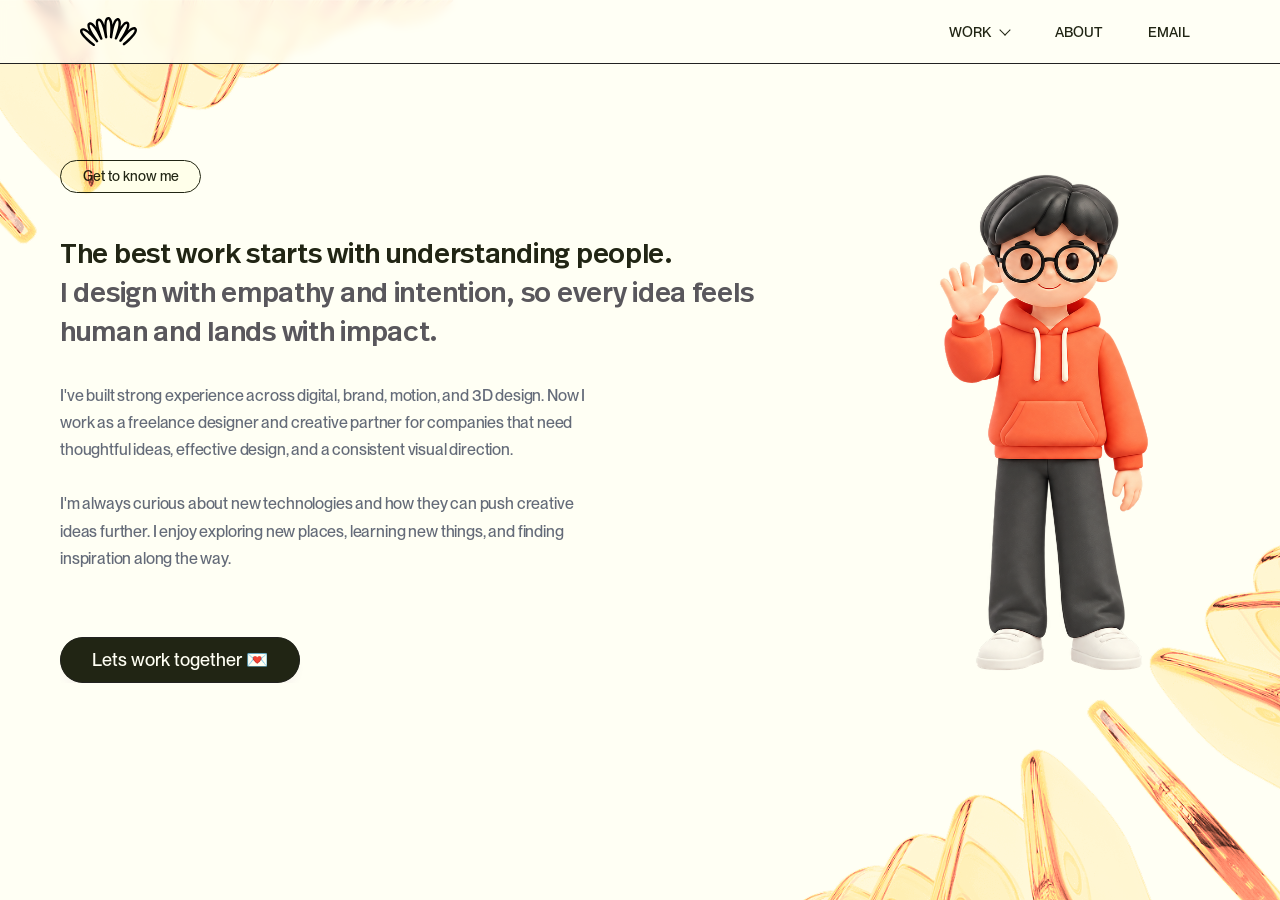
==== commit 16b2d097: "Restore portfolio folders, add CICI thumbnail, and configure Pages" ====
--- a/about.html
+++ b/about.html
@@ -2,8 +2,8 @@
 <html lang="en"><head>
 <meta charset="utf-8"><meta name="viewport" content="width=device-width, initial-scale=1">
 <title>About — Yitzchok Cheshin</title><meta name="description" content="Get to know Yitzchok Cheshin, a freelance designer and creative partner.">
-<link rel="stylesheet" href="about-reference.css"><link rel="stylesheet" href="styles.css?v=hero-name-spacing-5">
-<script src="content.js?v=publish-ready-1" defer></script><script src="app.js?v=publish-ready-1" defer></script>
+<link rel="stylesheet" href="about-reference.css"><link rel="stylesheet" href="styles.css?v=cici-thumbnail-1">
+<script src="content.js?v=cici-thumbnail-1" defer></script><script src="app.js?v=cici-thumbnail-1" defer></script>
 </head><body data-page="about">
 	
 	
--- a/styles.css
+++ b/styles.css
@@ -67,6 +67,8 @@
 .project-card { opacity: 1; transform: none; }
 .project-card .project-media video { opacity: 0; transition: opacity .2s; }
 .project-card .project-media video.is-ready { opacity: 1; }
+.project-thumbnail-video { position: absolute; inset: 0; overflow: hidden; border-radius: var(--media-radius); }
+.project-thumbnail-video video { display: block; width: 100%; height: 100%; object-fit: cover; border-radius: var(--media-radius); }
 .project-card.has-vignette-glow > [data-framer-name="Frame 11"]::after {
  content: ''; position: absolute; inset: 0; z-index: 5; pointer-events: none;
  border-radius: var(--media-radius);
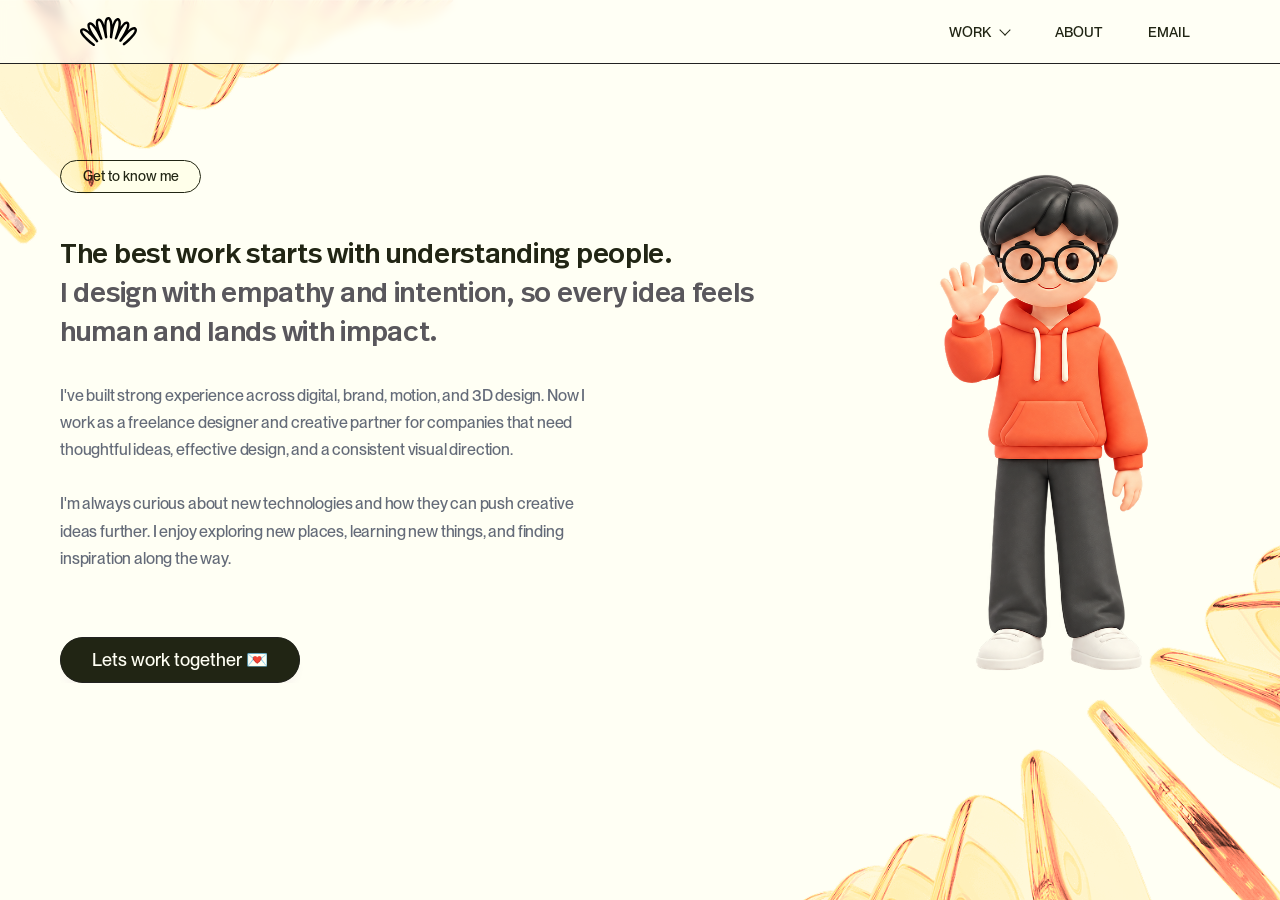
==== commit 4a1be12c: "Remove client logo strip and use grey contact button hover" ====
--- a/about.html
+++ b/about.html
@@ -2,7 +2,7 @@
 <html lang="en"><head>
 <meta charset="utf-8"><meta name="viewport" content="width=device-width, initial-scale=1">
 <title>About — Yitzchok Cheshin</title><meta name="description" content="Get to know Yitzchok Cheshin, a freelance designer and creative partner.">
-<link rel="stylesheet" href="about-reference.css"><link rel="stylesheet" href="styles.css?v=cici-thumbnail-1">
+<link rel="stylesheet" href="about-reference.css"><link rel="stylesheet" href="styles.css?v=grey-buttons-1">
 <script src="content.js?v=cici-thumbnail-1" defer></script><script src="app.js?v=cici-thumbnail-1" defer></script>
 </head><body data-page="about">
 	
--- a/styles.css
+++ b/styles.css
@@ -1,5 +1,5 @@
 /* The supplied visual design lives in reference.css; native interactions live here. */
-:root { --ink: #212514; --paper: #fffff5; --lavender: #ecc8ff; --media-radius: 10px; }
+:root { --ink: #212514; --paper: #fffff5; --lavender: #ecc8ff; --button-hover: #d4d4d4; --media-radius: 10px; }
 html { scroll-behavior: smooth; scroll-padding-top: 80px; }
 body { margin: 0; background: var(--paper); }
 button, a { -webkit-tap-highlight-color: transparent; }
@@ -41,7 +41,7 @@
 .home-hero-intro a { color: inherit; text-decoration: none; overflow-wrap: anywhere; }
 .home-hero-intro a:hover { text-decoration: underline; }
 .home-hero-contact { display: inline-flex; align-items: center; justify-content: center; margin-top: 32px; padding: 16px 32px; border-radius: 999px; background: var(--ink); color: white; text-decoration: none; font: 18px/1.25 'PP Neue Montreal Medium',sans-serif; transition: background-color .25s,color .25s; }
-.home-hero-contact:hover { background: var(--lavender); color: var(--ink); }
+.home-hero-contact:is(:hover,:focus-visible) { background: var(--button-hover); color: var(--ink); }
 .home-hero-media { width: 100%; aspect-ratio: 7/6; margin: 6px 0 0; overflow: hidden; border-radius: var(--media-radius); mix-blend-mode: darken; }
 .home-hero-media video { display: block; width: 100%; height: 100%; object-fit: cover; object-position: center; border-radius: var(--media-radius); transform: scale(1.02); }
 @media(max-width:1199.98px) {
@@ -58,7 +58,7 @@
  .home-hero-intro { order: 3; margin: 0; font-size: 17px; line-height: 1.5; }
  .home-hero-contact { order: 4; justify-self: start; margin: 0; }
 }
-.framer-1BOPF .framer-1xsaogo { transition: bottom .4s cubic-bezier(.2,.7,.3,1), width .4s, left .4s; }
+.framer-1BOPF .framer-1xsaogo { background-color: var(--button-hover) !important; transition: bottom .4s cubic-bezier(.2,.7,.3,1), width .4s, left .4s; }
 .framer-1BOPF .framer-15dlpq1 p { transition: color .25s; }
 .framer-1BOPF:is(:hover,:focus-visible) .framer-1xsaogo { width: 124%; bottom: -37px; left: -12.3377%; }
 .framer-1BOPF:is(:hover,:focus-visible) .framer-15dlpq1 p { color: var(--ink) !important; }
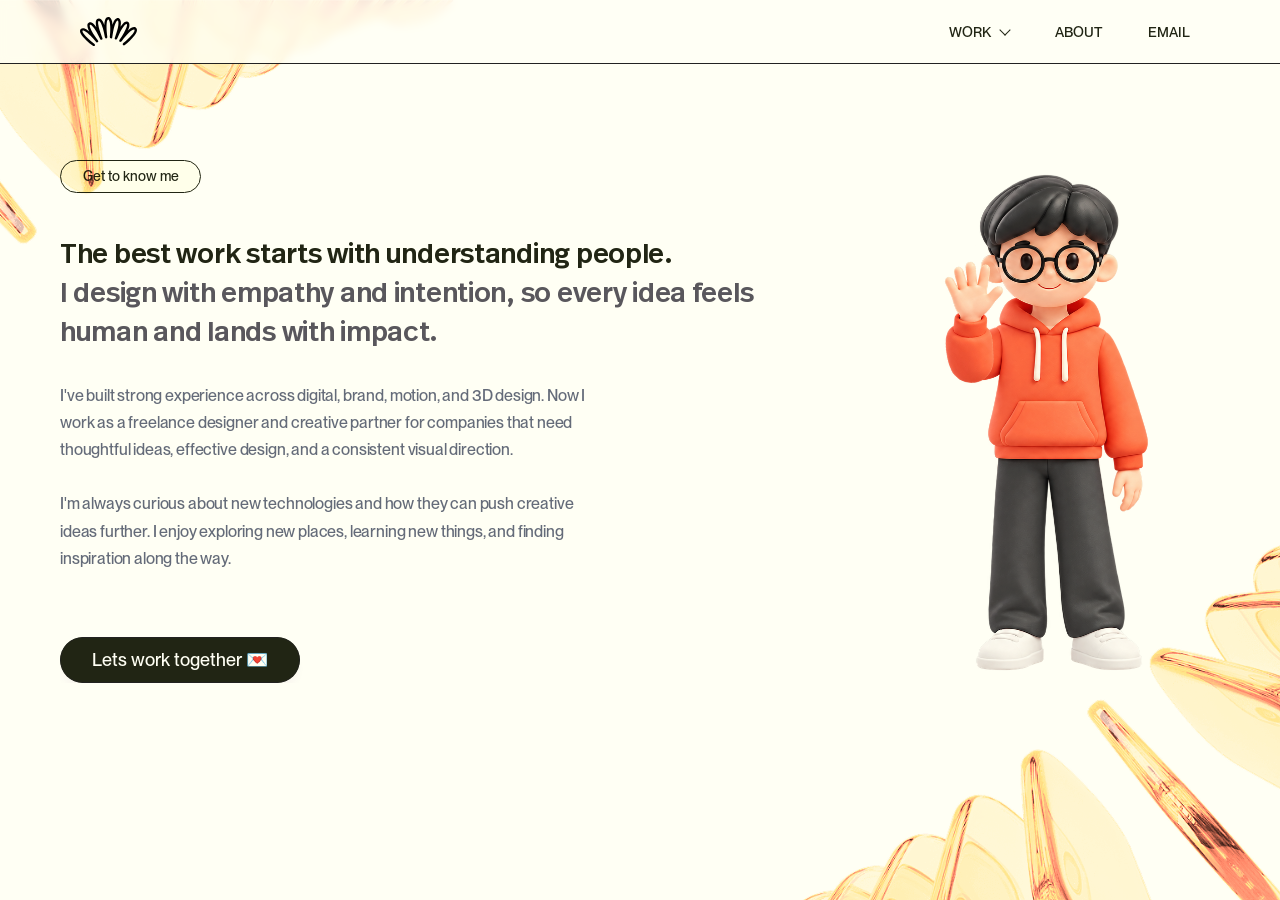
==== commit 06a216f5: "Use Funnel Sans Medium for the homepage name" ====
--- a/about.html
+++ b/about.html
@@ -2,7 +2,7 @@
 <html lang="en"><head>
 <meta charset="utf-8"><meta name="viewport" content="width=device-width, initial-scale=1">
 <title>About — Yitzchok Cheshin</title><meta name="description" content="Get to know Yitzchok Cheshin, a freelance designer and creative partner.">
-<link rel="stylesheet" href="about-reference.css"><link rel="stylesheet" href="styles.css?v=grey-buttons-1">
+<link rel="stylesheet" href="about-reference.css"><link rel="stylesheet" href="styles.css?v=funnel-name-1">
 <script src="content.js?v=cici-thumbnail-1" defer></script><script src="app.js?v=cici-thumbnail-1" defer></script>
 </head><body data-page="about">
 	
--- a/styles.css
+++ b/styles.css
@@ -1,4 +1,5 @@
 /* The supplied visual design lives in reference.css; native interactions live here. */
+@font-face { font-family: 'Funnel Sans'; src: url('assets/fonts/funnel-sans-variable.ttf') format('truetype'); font-weight: 300 800; font-style: normal; font-display: swap; }
 :root { --ink: #212514; --paper: #fffff5; --lavender: #ecc8ff; --button-hover: #d4d4d4; --media-radius: 10px; }
 html { scroll-behavior: smooth; scroll-padding-top: 80px; }
 body { margin: 0; background: var(--paper); }
@@ -34,7 +35,7 @@
 .framer-VYd9Q #hero.home-hero { display: block; width: 100%; height: auto; padding: 180px 80px 100px; box-sizing: border-box; }
 .home-hero-inner { display: grid; grid-template-columns: minmax(0,1.4fr) minmax(0,1fr); align-items: start; gap: 48px; max-width: 1440px; margin: 0 auto; }
 .home-hero-copy { container-type: inline-size; display: flex; flex-direction: column; align-items: flex-start; min-width: 0; }
-.home-hero-name { margin: 0; color: var(--ink); font-family: 'RealHeadWebW04-Black Regular',sans-serif; font-weight: 900; font-size: clamp(60px,18cqi,160px); font-kerning: normal; letter-spacing: .012em; line-height: 1.06; }
+.home-hero-name { margin: 0; color: var(--ink); font-family: 'Funnel Sans',sans-serif; font-weight: 500; font-style: normal; font-size: clamp(60px,18cqi,160px); font-kerning: normal; letter-spacing: -.05em; line-height: 1.1; }
 .home-hero-name span { display: block; }
 .home-hero-intro { max-width: 580px; margin: 26px 0 0; font: 20px/1.6 'PP Neue Montreal Book',sans-serif; color: var(--ink); }
 .home-hero-intro strong,.home-hero-intro a { font-family: 'PP Neue Montreal Bold',sans-serif; font-weight: 700; }
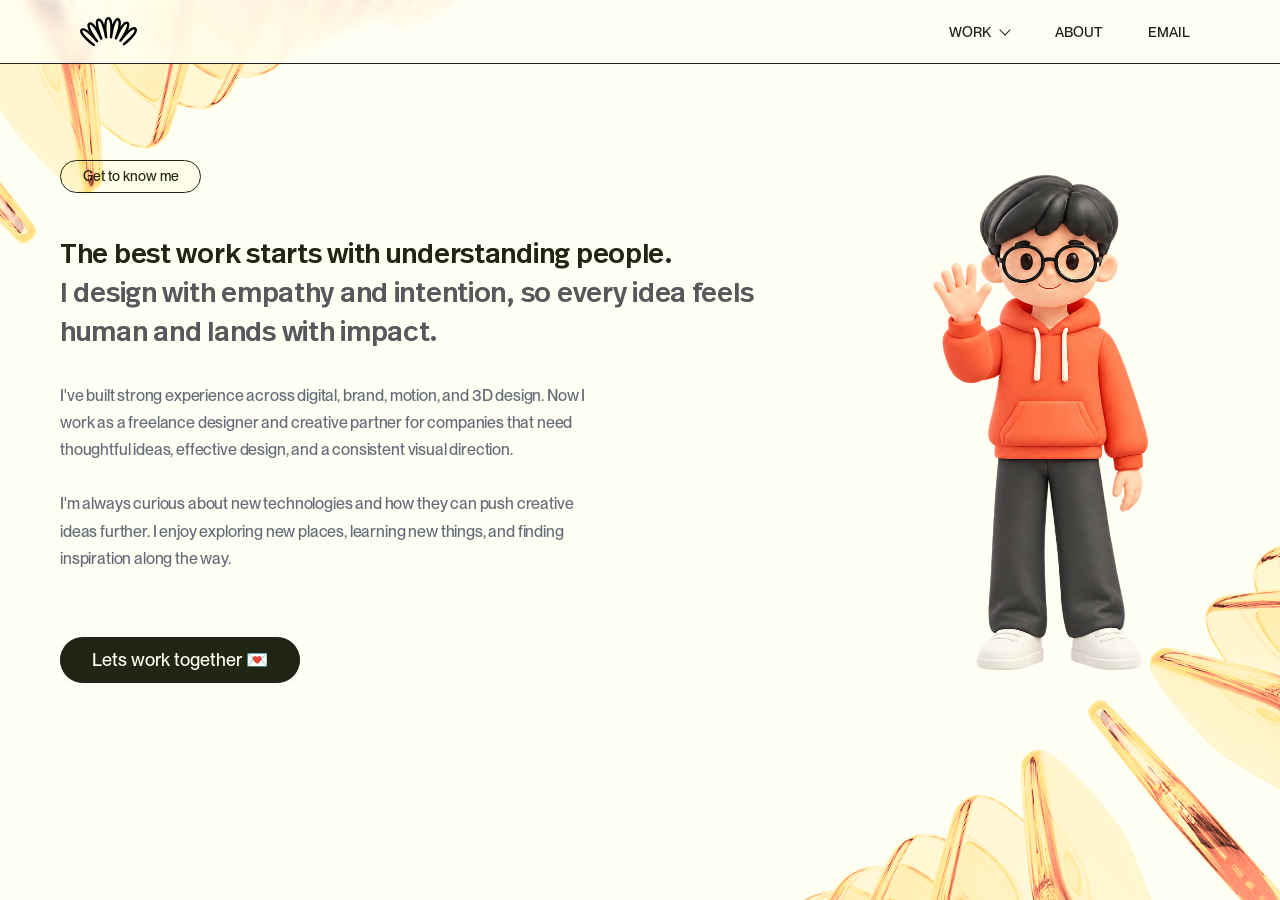
==== commit ea5ba620: "Increase homepage name weight and clean static contact links" ====
--- a/about.html
+++ b/about.html
@@ -2,7 +2,7 @@
 <html lang="en"><head>
 <meta charset="utf-8"><meta name="viewport" content="width=device-width, initial-scale=1">
 <title>About — Yitzchok Cheshin</title><meta name="description" content="Get to know Yitzchok Cheshin, a freelance designer and creative partner.">
-<link rel="stylesheet" href="about-reference.css"><link rel="stylesheet" href="styles.css?v=funnel-name-1">
+<link rel="stylesheet" href="about-reference.css"><link rel="stylesheet" href="styles.css?v=funnel-name-2">
 <script src="content.js?v=cici-thumbnail-1" defer></script><script src="app.js?v=cici-thumbnail-1" defer></script>
 </head><body data-page="about">
 	
@@ -10,7 +10,7 @@
     
     
 	
-	<div id="main"><div data-framer-root="" class="framer-4j2qw framer-aa5fe3" style="min-height:100vh;width:auto"><div class="framer-1qefhim-container"><div class="ssr-variant hidden-cgde8t hidden-1x4gcnz hidden-1vcur7e"><div class="framer-73hPY framer-IRBiH framer-gdy6uj framer-v-gdy6uj" data-border="true" data-framer-name="Desktop" style="--border-bottom-width:1px;--border-color:rgb(34, 34, 34);--border-left-width:0px;--border-right-width:0px;--border-style:solid;--border-top-width:0px;backdrop-filter:blur(5px);background-color:rgba(255, 255, 245, 0.8);-webkit-backdrop-filter:blur(5px);width:100%"><div class="framer-mmli1m" data-framer-name="Inner Nav"><div class="framer-1b0vk8r" style="border-bottom-left-radius:154px;border-bottom-right-radius:154px;border-top-left-radius:154px;border-top-right-radius:154px"><div class="framer-1pjoihu-container"><a class="framer-6kCIe framer-i5wf1g framer-v-i5wf1g framer-wlova5" data-framer-name="Variant 1" href="./index.html"><div data-framer-name="path1 7" style="image-rendering:pixelated;flex-shrink:0;background-size:100% 100%;background-image:url(&#x27;data:image/svg+xml,&lt;svg xmlns=%22http://www.w3.org/2000/svg%22 xmlns:xlink=%22http://www.w3.org/1999/xlink%22 viewBox=%220 0 57 31%22&gt;&lt;g transform=%22translate(0 1.09)%22&gt;&lt;path d=%22M 0 28.983 L 0 0 L 57 0 L 57 28.983 Z%22 fill=%22transparent%22&gt;&lt;/path&gt;&lt;path d=%22M 28.326 0.001 C 26.79 0.027 25.54 1.251 25.102 2.664 C 24.523 4.314 24.382 6.072 24.261 7.804 C 23.496 5.803 22.685 3.669 21.028 2.227 C 20.001 1.307 18.345 1.073 17.226 1.966 C 15.889 2.907 15.753 4.719 15.785 6.216 C 15.828 7.507 16.027 8.789 16.299 10.05 C 14.981 8.264 13.562 6.361 11.478 5.433 C 10.11 4.789 8.297 5.369 7.684 6.784 C 6.887 8.688 7.657 10.776 8.4 12.565 C 8.679 13.184 8.971 13.796 9.291 14.395 C 7.933 13.404 6.752 12.089 5.099 11.584 C 3.717 11.103 1.943 10.858 0.758 11.914 C -0.368 13.04 -0.074 14.865 0.571 16.166 C 1.909 18.839 4.069 20.983 6.197 23.036 C 8.366 25.012 10.475 27.09 12.929 28.718 C 13.604 29.229 14.832 28.998 14.934 28.051 C 15.024 27.484 14.731 26.967 14.242 26.689 C 10.53 23.519 6.497 20.655 3.637 16.635 C 3.103 15.783 2.402 14.87 2.462 13.817 C 2.781 13.239 3.574 13.598 4.05 13.769 C 6.442 14.87 8.404 16.701 10.297 18.493 C 12.438 20.561 14.384 22.892 16.388 25.109 C 17.208 25.779 18.487 24.887 18.249 23.892 C 17.989 23.097 17.325 22.5 16.891 21.792 C 14.325 18.183 11.566 14.581 10.117 10.346 C 9.905 9.514 9.542 8.552 9.926 7.724 C 10.55 7.316 11.252 7.955 11.734 8.34 C 13.736 10.219 15.157 12.571 16.581 14.883 C 17.989 17.243 19.106 19.81 20.39 22.285 C 20.981 23.133 22.453 22.719 22.542 21.702 C 22.557 20.865 22.001 20.135 21.77 19.347 C 20.224 15.354 18.774 11.271 18.195 7.011 C 18.122 5.981 17.936 4.785 18.591 3.899 C 19.124 3.514 19.661 4.209 20 4.567 C 21.471 6.521 22.158 8.943 22.865 11.22 C 23.654 13.999 24.289 16.792 24.789 19.634 C 24.948 20.326 25.21 21.369 26.108 21.33 C 26.967 21.282 27.493 20.347 27.299 19.551 C 27.12 17.846 26.759 16.162 26.714 14.442 C 26.532 11.623 26.407 8.664 26.724 5.906 C 26.914 4.682 27.061 3.271 28.036 2.397 C 28.601 2.201 28.921 2.94 29.164 3.337 C 30.053 5.224 30.105 7.403 30.229 9.42 C 30.312 12.568 30.273 15.738 29.9 18.853 C 29.812 19.658 29.738 20.756 30.612 21.169 C 31.269 21.533 32.153 21.069 32.221 20.316 C 32.585 18.565 32.684 16.77 33.083 15.024 C 33.749 11.656 34.405 8.211 35.99 5.134 C 36.414 4.474 36.807 3.565 37.634 3.361 C 38.27 3.618 38.315 4.479 38.422 5.074 C 38.699 8.601 37.603 12.046 36.56 15.369 C 35.946 17.324 35.187 19.244 34.694 21.23 C 34.572 22.257 35.974 22.84 36.678 22.136 C 37.246 21.475 37.484 20.582 37.895 19.817 C 39.756 15.858 41.39 11.667 44.34 8.361 C 44.981 7.711 45.692 6.916 46.651 6.835 C 47.161 7.133 46.99 7.89 46.991 8.393 C 46.575 10.907 45.3 13.171 44.12 15.395 C 42.719 17.863 41.28 20.289 39.573 22.567 C 39.022 23.187 39.04 24.321 39.872 24.686 C 40.782 25.085 41.539 24.227 42.024 23.571 C 43.086 22.127 44.171 20.7 45.388 19.38 C 47.51 17.029 49.655 14.592 52.399 12.951 C 53.011 12.66 53.791 12.159 54.454 12.537 C 54.808 13.296 54.309 14.144 53.98 14.834 C 52.446 17.451 50.257 19.584 48.126 21.686 C 46.59 23.158 45.026 24.603 43.348 25.912 C 42.647 26.36 42.484 27.411 43.101 27.996 C 43.577 28.548 44.4 28.367 44.862 27.895 C 48.242 25.051 51.535 22.048 54.308 18.592 C 55.511 16.989 56.837 15.258 56.993 13.188 C 57.097 11.683 55.989 10.103 54.414 10.027 C 52.358 9.928 50.575 11.234 49.058 12.473 C 48.603 12.853 48.167 13.255 47.724 13.649 C 48.454 11.946 49.378 10.25 49.405 8.349 C 49.496 6.966 49.172 5.225 47.746 4.627 C 46.14 4 44.424 4.915 43.309 6.06 C 42.228 7.1 41.365 8.339 40.536 9.582 C 40.922 7.313 41.329 4.803 40.227 2.664 C 39.641 1.434 38.139 0.661 36.825 1.184 C 34.96 1.893 33.962 3.805 33.241 5.544 C 32.977 6.207 32.731 6.941 32.521 7.585 C 32.275 5.381 32.08 2.981 30.673 1.163 C 30.112 0.452 29.245 -0.029 28.326 0.001 Z%22 fill=%22rgb(0,0,0)%22&gt;&lt;/path&gt;&lt;/g&gt;&lt;/svg&gt;&#x27;)" class="framer-oj9zzu" aria-hidden="true"></div></a></div></div><div class="framer-tjss92"><div class="framer-rsd9we" style="border-bottom-left-radius:154px;border-bottom-right-radius:154px;border-top-left-radius:154px;border-top-right-radius:154px"><div class="framer-xvemqp-container" id="undefined-xvemqp"><div class="framer-EKxMS framer-1i02mnb framer-v-1i02mnb" data-framer-name="Variant 1" data-highlight="true"><div class="framer-64d6rv" style="transform:none"><p style="--font-selector:Q1VTVE9NVjI7UFAgTmV1ZSBNb250cmVhbCBNZWRpdW0=;--framer-font-family:&quot;PP Neue Montreal Medium&quot;, &quot;PP Neue Montreal Medium Placeholder&quot;, sans-serif;--framer-font-size:14px;--framer-font-weight:500;--framer-text-transform:uppercase" class="framer-text">Work</p></div><div class="framer-rpgoqs" style="transform:perspective(1200px) rotateX(180deg)"><div style="image-rendering:pixelated;flex-shrink:0;background-size:100% 100%;background-image:url(&#x27;data:image/svg+xml,&lt;svg xmlns=%22http://www.w3.org/2000/svg%22 xmlns:xlink=%22http://www.w3.org/1999/xlink%22 viewBox=%220 0 11.79 6.485%22 overflow=%22visible%22&gt;&lt;path d=%22M 11.617 6.312 C 11.507 6.423 11.357 6.485 11.2 6.485 C 11.044 6.485 10.894 6.423 10.783 6.312 L 5.895 1.423 L 1.007 6.312 C 0.777 6.543 0.403 6.543 0.173 6.312 C -0.058 6.082 -0.058 5.708 0.173 5.478 L 5.478 0.173 C 5.589 0.062 5.739 0 5.895 0 C 6.052 0 6.202 0.062 6.312 0.173 L 11.617 5.478 C 11.728 5.589 11.79 5.739 11.79 5.895 C 11.79 6.052 11.728 6.202 11.617 6.312 Z%22 fill=%22rgb(0,0,0)%22&gt;&lt;/path&gt;&lt;/svg&gt;&#x27;)" class="framer-zip3ka" aria-hidden="true"></div></div></div></div><div class="framer-7oph8r"><div class="framer-9qt3qe" style="transform:none"><p style="--font-selector:Q1VTVE9NVjI7UFAgTmV1ZSBNb250cmVhbCBNZWRpdW0=;--framer-font-family:&quot;PP Neue Montreal Medium&quot;, &quot;PP Neue Montreal Medium Placeholder&quot;, sans-serif;--framer-font-size:14px;--framer-font-weight:500;--framer-text-transform:uppercase" class="framer-text"><a class="framer-text framer-styles-preset-ktr6cj" data-styles-preset="QMEBODYKt" href="./about.html" data-framer-page-link-current="true">About</a></p></div></div><div class="framer-1wcrc4o"><div class="framer-1e2dl32" style="transform:none"><p style="--font-selector:Q1VTVE9NVjI7UFAgTmV1ZSBNb250cmVhbCBNZWRpdW0=;--framer-font-family:&quot;PP Neue Montreal Medium&quot;, &quot;PP Neue Montreal Medium Placeholder&quot;, sans-serif;--framer-font-size:14px;--framer-font-weight:500;--framer-text-transform:uppercase" class="framer-text"><a class="framer-text framer-styles-preset-ktr6cj" data-styles-preset="QMEBODYKt" href="https://uk.linkedin.com/in/aimeejacobs2022" target="_blank" rel="noopener">Linkedin</a></p></div></div><div class="framer-3xfjox"><div class="framer-n97t2p" style="transform:none"><p style="--font-selector:Q1VTVE9NVjI7UFAgTmV1ZSBNb250cmVhbCBNZWRpdW0=;--framer-font-family:&quot;PP Neue Montreal Medium&quot;, &quot;PP Neue Montreal Medium Placeholder&quot;, sans-serif;--framer-font-size:14px;--framer-font-weight:500;--framer-text-transform:uppercase" class="framer-text"><a class="framer-text framer-styles-preset-ktr6cj" data-styles-preset="QMEBODYKt" href="mailto:Bycheshin@gmail.com" target="_blank" rel="noopener">EMAIL</a></p></div></div></div></div></div></div></div><div class="ssr-variant hidden-aa5fe3 hidden-1x4gcnz hidden-1vcur7e"><div class="framer-73hPY framer-IRBiH framer-gdy6uj framer-v-1btf1o8" data-border="true" data-framer-name="Mobile Closed" style="--border-bottom-width:1px;--border-color:rgb(34, 34, 34);--border-left-width:0px;--border-right-width:0px;--border-style:solid;--border-top-width:0px;backdrop-filter:blur(5px);background-color:rgba(255, 255, 245, 0.8);-webkit-backdrop-filter:blur(5px);width:100%"><div class="framer-mmli1m" data-framer-name="Inner Nav"><div class="framer-1b0vk8r" style="border-bottom-left-radius:154px;border-bottom-right-radius:154px;border-top-left-radius:154px;border-top-right-radius:154px"><div class="framer-1bjy1wj" data-highlight="true" tabindex="0"><svg class="framer-iZmZi framer-vmayt1" role="presentation" style="--1m6trwb:0;--21h8s6:rgb(0, 0, 0);--pgex8v:1.5" viewbox="0 0 24 24"><use href="#3559153988"></use></svg></div><div class="framer-1pjoihu-container"><a class="framer-6kCIe framer-i5wf1g framer-v-i5wf1g framer-wlova5" data-framer-name="Variant 1" href="./index.html"><div data-framer-name="path1 7" style="image-rendering:pixelated;flex-shrink:0;background-size:100% 100%;background-image:url(&#x27;data:image/svg+xml,&lt;svg xmlns=%22http://www.w3.org/2000/svg%22 xmlns:xlink=%22http://www.w3.org/1999/xlink%22 viewBox=%220 0 57 31%22&gt;&lt;g transform=%22translate(0 1.09)%22&gt;&lt;path d=%22M 0 28.983 L 0 0 L 57 0 L 57 28.983 Z%22 fill=%22transparent%22&gt;&lt;/path&gt;&lt;path d=%22M 28.326 0.001 C 26.79 0.027 25.54 1.251 25.102 2.664 C 24.523 4.314 24.382 6.072 24.261 7.804 C 23.496 5.803 22.685 3.669 21.028 2.227 C 20.001 1.307 18.345 1.073 17.226 1.966 C 15.889 2.907 15.753 4.719 15.785 6.216 C 15.828 7.507 16.027 8.789 16.299 10.05 C 14.981 8.264 13.562 6.361 11.478 5.433 C 10.11 4.789 8.297 5.369 7.684 6.784 C 6.887 8.688 7.657 10.776 8.4 12.565 C 8.679 13.184 8.971 13.796 9.291 14.395 C 7.933 13.404 6.752 12.089 5.099 11.584 C 3.717 11.103 1.943 10.858 0.758 11.914 C -0.368 13.04 -0.074 14.865 0.571 16.166 C 1.909 18.839 4.069 20.983 6.197 23.036 C 8.366 25.012 10.475 27.09 12.929 28.718 C 13.604 29.229 14.832 28.998 14.934 28.051 C 15.024 27.484 14.731 26.967 14.242 26.689 C 10.53 23.519 6.497 20.655 3.637 16.635 C 3.103 15.783 2.402 14.87 2.462 13.817 C 2.781 13.239 3.574 13.598 4.05 13.769 C 6.442 14.87 8.404 16.701 10.297 18.493 C 12.438 20.561 14.384 22.892 16.388 25.109 C 17.208 25.779 18.487 24.887 18.249 23.892 C 17.989 23.097 17.325 22.5 16.891 21.792 C 14.325 18.183 11.566 14.581 10.117 10.346 C 9.905 9.514 9.542 8.552 9.926 7.724 C 10.55 7.316 11.252 7.955 11.734 8.34 C 13.736 10.219 15.157 12.571 16.581 14.883 C 17.989 17.243 19.106 19.81 20.39 22.285 C 20.981 23.133 22.453 22.719 22.542 21.702 C 22.557 20.865 22.001 20.135 21.77 19.347 C 20.224 15.354 18.774 11.271 18.195 7.011 C 18.122 5.981 17.936 4.785 18.591 3.899 C 19.124 3.514 19.661 4.209 20 4.567 C 21.471 6.521 22.158 8.943 22.865 11.22 C 23.654 13.999 24.289 16.792 24.789 19.634 C 24.948 20.326 25.21 21.369 26.108 21.33 C 26.967 21.282 27.493 20.347 27.299 19.551 C 27.12 17.846 26.759 16.162 26.714 14.442 C 26.532 11.623 26.407 8.664 26.724 5.906 C 26.914 4.682 27.061 3.271 28.036 2.397 C 28.601 2.201 28.921 2.94 29.164 3.337 C 30.053 5.224 30.105 7.403 30.229 9.42 C 30.312 12.568 30.273 15.738 29.9 18.853 C 29.812 19.658 29.738 20.756 30.612 21.169 C 31.269 21.533 32.153 21.069 32.221 20.316 C 32.585 18.565 32.684 16.77 33.083 15.024 C 33.749 11.656 34.405 8.211 35.99 5.134 C 36.414 4.474 36.807 3.565 37.634 3.361 C 38.27 3.618 38.315 4.479 38.422 5.074 C 38.699 8.601 37.603 12.046 36.56 15.369 C 35.946 17.324 35.187 19.244 34.694 21.23 C 34.572 22.257 35.974 22.84 36.678 22.136 C 37.246 21.475 37.484 20.582 37.895 19.817 C 39.756 15.858 41.39 11.667 44.34 8.361 C 44.981 7.711 45.692 6.916 46.651 6.835 C 47.161 7.133 46.99 7.89 46.991 8.393 C 46.575 10.907 45.3 13.171 44.12 15.395 C 42.719 17.863 41.28 20.289 39.573 22.567 C 39.022 23.187 39.04 24.321 39.872 24.686 C 40.782 25.085 41.539 24.227 42.024 23.571 C 43.086 22.127 44.171 20.7 45.388 19.38 C 47.51 17.029 49.655 14.592 52.399 12.951 C 53.011 12.66 53.791 12.159 54.454 12.537 C 54.808 13.296 54.309 14.144 53.98 14.834 C 52.446 17.451 50.257 19.584 48.126 21.686 C 46.59 23.158 45.026 24.603 43.348 25.912 C 42.647 26.36 42.484 27.411 43.101 27.996 C 43.577 28.548 44.4 28.367 44.862 27.895 C 48.242 25.051 51.535 22.048 54.308 18.592 C 55.511 16.989 56.837 15.258 56.993 13.188 C 57.097 11.683 55.989 10.103 54.414 10.027 C 52.358 9.928 50.575 11.234 49.058 12.473 C 48.603 12.853 48.167 13.255 47.724 13.649 C 48.454 11.946 49.378 10.25 49.405 8.349 C 49.496 6.966 49.172 5.225 47.746 4.627 C 46.14 4 44.424 4.915 43.309 6.06 C 42.228 7.1 41.365 8.339 40.536 9.582 C 40.922 7.313 41.329 4.803 40.227 2.664 C 39.641 1.434 38.139 0.661 36.825 1.184 C 34.96 1.893 33.962 3.805 33.241 5.544 C 32.977 6.207 32.731 6.941 32.521 7.585 C 32.275 5.381 32.08 2.981 30.673 1.163 C 30.112 0.452 29.245 -0.029 28.326 0.001 Z%22 fill=%22rgb(0,0,0)%22&gt;&lt;/path&gt;&lt;/g&gt;&lt;/svg&gt;&#x27;)" class="framer-oj9zzu" aria-hidden="true"></div></a></div></div><div class="framer-tjss92"><div class="framer-rsd9we" style="border-bottom-left-radius:0px;border-bottom-right-radius:0px;border-top-left-radius:0px;border-top-right-radius:0px"><div class="framer-ux5e6"><div class="framer-1a60f52" style="transform:none"><p style="--font-selector:Q1VTVE9NVjI7UFAgTmV1ZSBNb250cmVhbCBNZWRpdW0=;--framer-font-family:&quot;PP Neue Montreal Medium&quot;, &quot;PP Neue Montreal Medium Placeholder&quot;, sans-serif;--framer-font-size:14px;--framer-font-weight:500;--framer-text-transform:uppercase" class="framer-text"><a class="framer-text framer-styles-preset-ktr6cj" data-styles-preset="QMEBODYKt" href="./index.html">Home</a></p></div></div><div class="framer-g1e63g" data-framer-name="Mobile Work Button"><div class="framer-kmv8qe" style="transform:none"><p style="--font-selector:Q1VTVE9NVjI7UFAgTmV1ZSBNb250cmVhbCBNZWRpdW0=;--framer-font-family:&quot;PP Neue Montreal Medium&quot;, &quot;PP Neue Montreal Medium Placeholder&quot;, sans-serif;--framer-font-size:14px;--framer-font-weight:500;--framer-text-transform:uppercase" class="framer-text">Work</p></div><div class="framer-f9n9wy" style="transform:perspective(1200px) rotateX(180deg)"><div style="image-rendering:pixelated;flex-shrink:0;background-size:100% 100%;background-image:url(&#x27;data:image/svg+xml,&lt;svg xmlns=%22http://www.w3.org/2000/svg%22 xmlns:xlink=%22http://www.w3.org/1999/xlink%22 viewBox=%220 0 11.79 6.485%22 overflow=%22visible%22&gt;&lt;path d=%22M 11.617 6.312 C 11.507 6.423 11.357 6.485 11.2 6.485 C 11.044 6.485 10.894 6.423 10.783 6.312 L 5.895 1.423 L 1.007 6.312 C 0.777 6.543 0.403 6.543 0.173 6.312 C -0.058 6.082 -0.058 5.708 0.173 5.478 L 5.478 0.173 C 5.589 0.062 5.739 0 5.895 0 C 6.052 0 6.202 0.062 6.312 0.173 L 11.617 5.478 C 11.728 5.589 11.79 5.739 11.79 5.895 C 11.79 6.052 11.728 6.202 11.617 6.312 Z%22 fill=%22rgb(0,0,0)%22&gt;&lt;/path&gt;&lt;/svg&gt;&#x27;)" class="framer-v3e82p" aria-hidden="true"></div></div></div><div class="framer-7oph8r"><div class="framer-9qt3qe" style="transform:none"><p style="--font-selector:Q1VTVE9NVjI7UFAgTmV1ZSBNb250cmVhbCBNZWRpdW0=;--framer-font-family:&quot;PP Neue Montreal Medium&quot;, &quot;PP Neue Montreal Medium Placeholder&quot;, sans-serif;--framer-font-size:14px;--framer-font-weight:500;--framer-text-transform:uppercase" class="framer-text"><a class="framer-text framer-styles-preset-ktr6cj" data-styles-preset="QMEBODYKt" href="./about.html" data-framer-page-link-current="true">About</a></p></div></div><div class="framer-1wcrc4o"><div class="framer-1e2dl32" style="transform:none"><p style="--font-selector:Q1VTVE9NVjI7UFAgTmV1ZSBNb250cmVhbCBNZWRpdW0=;--framer-font-family:&quot;PP Neue Montreal Medium&quot;, &quot;PP Neue Montreal Medium Placeholder&quot;, sans-serif;--framer-font-size:14px;--framer-font-weight:500;--framer-text-transform:uppercase" class="framer-text"><a class="framer-text framer-styles-preset-ktr6cj" data-styles-preset="QMEBODYKt" href="https://uk.linkedin.com/in/aimeejacobs2022" target="_blank" rel="noopener">Linkedin</a></p></div></div><div class="framer-3xfjox"><div class="framer-n97t2p" style="transform:none"><p style="--font-selector:Q1VTVE9NVjI7UFAgTmV1ZSBNb250cmVhbCBNZWRpdW0=;--framer-font-family:&quot;PP Neue Montreal Medium&quot;, &quot;PP Neue Montreal Medium Placeholder&quot;, sans-serif;--framer-font-size:14px;--framer-font-weight:500;--framer-text-transform:uppercase" class="framer-text"><a class="framer-text framer-styles-preset-ktr6cj" data-styles-preset="QMEBODYKt" href="mailto:Bycheshin@gmail.com" target="_blank" rel="noopener">EMAIL</a></p></div></div></div><div class="framer-clepzb"></div></div></div></div></div><div class="ssr-variant hidden-cgde8t hidden-aa5fe3 hidden-1vcur7e"><div class="framer-73hPY framer-IRBiH framer-gdy6uj framer-v-mczslj" data-border="true" data-framer-name="Small Desktop" style="--border-bottom-width:1px;--border-color:rgb(34, 34, 34);--border-left-width:0px;--border-right-width:0px;--border-style:solid;--border-top-width:0px;backdrop-filter:blur(5px);background-color:rgba(255, 255, 245, 0.8);-webkit-backdrop-filter:blur(5px);width:100%"><div class="framer-mmli1m" data-framer-name="Inner Nav"><div class="framer-1b0vk8r" style="border-bottom-left-radius:154px;border-bottom-right-radius:154px;border-top-left-radius:154px;border-top-right-radius:154px"><div class="framer-1pjoihu-container"><a class="framer-6kCIe framer-i5wf1g framer-v-i5wf1g framer-wlova5" data-framer-name="Variant 1" href="./index.html"><div data-framer-name="path1 7" style="image-rendering:pixelated;flex-shrink:0;background-size:100% 100%;background-image:url(&#x27;data:image/svg+xml,&lt;svg xmlns=%22http://www.w3.org/2000/svg%22 xmlns:xlink=%22http://www.w3.org/1999/xlink%22 viewBox=%220 0 57 31%22&gt;&lt;g transform=%22translate(0 1.09)%22&gt;&lt;path d=%22M 0 28.983 L 0 0 L 57 0 L 57 28.983 Z%22 fill=%22transparent%22&gt;&lt;/path&gt;&lt;path d=%22M 28.326 0.001 C 26.79 0.027 25.54 1.251 25.102 2.664 C 24.523 4.314 24.382 6.072 24.261 7.804 C 23.496 5.803 22.685 3.669 21.028 2.227 C 20.001 1.307 18.345 1.073 17.226 1.966 C 15.889 2.907 15.753 4.719 15.785 6.216 C 15.828 7.507 16.027 8.789 16.299 10.05 C 14.981 8.264 13.562 6.361 11.478 5.433 C 10.11 4.789 8.297 5.369 7.684 6.784 C 6.887 8.688 7.657 10.776 8.4 12.565 C 8.679 13.184 8.971 13.796 9.291 14.395 C 7.933 13.404 6.752 12.089 5.099 11.584 C 3.717 11.103 1.943 10.858 0.758 11.914 C -0.368 13.04 -0.074 14.865 0.571 16.166 C 1.909 18.839 4.069 20.983 6.197 23.036 C 8.366 25.012 10.475 27.09 12.929 28.718 C 13.604 29.229 14.832 28.998 14.934 28.051 C 15.024 27.484 14.731 26.967 14.242 26.689 C 10.53 23.519 6.497 20.655 3.637 16.635 C 3.103 15.783 2.402 14.87 2.462 13.817 C 2.781 13.239 3.574 13.598 4.05 13.769 C 6.442 14.87 8.404 16.701 10.297 18.493 C 12.438 20.561 14.384 22.892 16.388 25.109 C 17.208 25.779 18.487 24.887 18.249 23.892 C 17.989 23.097 17.325 22.5 16.891 21.792 C 14.325 18.183 11.566 14.581 10.117 10.346 C 9.905 9.514 9.542 8.552 9.926 7.724 C 10.55 7.316 11.252 7.955 11.734 8.34 C 13.736 10.219 15.157 12.571 16.581 14.883 C 17.989 17.243 19.106 19.81 20.39 22.285 C 20.981 23.133 22.453 22.719 22.542 21.702 C 22.557 20.865 22.001 20.135 21.77 19.347 C 20.224 15.354 18.774 11.271 18.195 7.011 C 18.122 5.981 17.936 4.785 18.591 3.899 C 19.124 3.514 19.661 4.209 20 4.567 C 21.471 6.521 22.158 8.943 22.865 11.22 C 23.654 13.999 24.289 16.792 24.789 19.634 C 24.948 20.326 25.21 21.369 26.108 21.33 C 26.967 21.282 27.493 20.347 27.299 19.551 C 27.12 17.846 26.759 16.162 26.714 14.442 C 26.532 11.623 26.407 8.664 26.724 5.906 C 26.914 4.682 27.061 3.271 28.036 2.397 C 28.601 2.201 28.921 2.94 29.164 3.337 C 30.053 5.224 30.105 7.403 30.229 9.42 C 30.312 12.568 30.273 15.738 29.9 18.853 C 29.812 19.658 29.738 20.756 30.612 21.169 C 31.269 21.533 32.153 21.069 32.221 20.316 C 32.585 18.565 32.684 16.77 33.083 15.024 C 33.749 11.656 34.405 8.211 35.99 5.134 C 36.414 4.474 36.807 3.565 37.634 3.361 C 38.27 3.618 38.315 4.479 38.422 5.074 C 38.699 8.601 37.603 12.046 36.56 15.369 C 35.946 17.324 35.187 19.244 34.694 21.23 C 34.572 22.257 35.974 22.84 36.678 22.136 C 37.246 21.475 37.484 20.582 37.895 19.817 C 39.756 15.858 41.39 11.667 44.34 8.361 C 44.981 7.711 45.692 6.916 46.651 6.835 C 47.161 7.133 46.99 7.89 46.991 8.393 C 46.575 10.907 45.3 13.171 44.12 15.395 C 42.719 17.863 41.28 20.289 39.573 22.567 C 39.022 23.187 39.04 24.321 39.872 24.686 C 40.782 25.085 41.539 24.227 42.024 23.571 C 43.086 22.127 44.171 20.7 45.388 19.38 C 47.51 17.029 49.655 14.592 52.399 12.951 C 53.011 12.66 53.791 12.159 54.454 12.537 C 54.808 13.296 54.309 14.144 53.98 14.834 C 52.446 17.451 50.257 19.584 48.126 21.686 C 46.59 23.158 45.026 24.603 43.348 25.912 C 42.647 26.36 42.484 27.411 43.101 27.996 C 43.577 28.548 44.4 28.367 44.862 27.895 C 48.242 25.051 51.535 22.048 54.308 18.592 C 55.511 16.989 56.837 15.258 56.993 13.188 C 57.097 11.683 55.989 10.103 54.414 10.027 C 52.358 9.928 50.575 11.234 49.058 12.473 C 48.603 12.853 48.167 13.255 47.724 13.649 C 48.454 11.946 49.378 10.25 49.405 8.349 C 49.496 6.966 49.172 5.225 47.746 4.627 C 46.14 4 44.424 4.915 43.309 6.06 C 42.228 7.1 41.365 8.339 40.536 9.582 C 40.922 7.313 41.329 4.803 40.227 2.664 C 39.641 1.434 38.139 0.661 36.825 1.184 C 34.96 1.893 33.962 3.805 33.241 5.544 C 32.977 6.207 32.731 6.941 32.521 7.585 C 32.275 5.381 32.08 2.981 30.673 1.163 C 30.112 0.452 29.245 -0.029 28.326 0.001 Z%22 fill=%22rgb(0,0,0)%22&gt;&lt;/path&gt;&lt;/g&gt;&lt;/svg&gt;&#x27;)" class="framer-oj9zzu" aria-hidden="true"></div></a></div></div><div class="framer-tjss92"><div class="framer-rsd9we" style="border-bottom-left-radius:0px;border-bottom-right-radius:0px;border-top-left-radius:0px;border-top-right-radius:0px"><div class="framer-xvemqp-container" id="undefined-xvemqp"><div class="framer-EKxMS framer-1i02mnb framer-v-1i02mnb" data-framer-name="Variant 1" data-highlight="true"><div class="framer-64d6rv" style="transform:none"><p style="--font-selector:Q1VTVE9NVjI7UFAgTmV1ZSBNb250cmVhbCBNZWRpdW0=;--framer-font-family:&quot;PP Neue Montreal Medium&quot;, &quot;PP Neue Montreal Medium Placeholder&quot;, sans-serif;--framer-font-size:14px;--framer-font-weight:500;--framer-text-transform:uppercase" class="framer-text">Work</p></div><div class="framer-rpgoqs" style="transform:perspective(1200px) rotateX(180deg)"><div style="image-rendering:pixelated;flex-shrink:0;background-size:100% 100%;background-image:url(&#x27;data:image/svg+xml,&lt;svg xmlns=%22http://www.w3.org/2000/svg%22 xmlns:xlink=%22http://www.w3.org/1999/xlink%22 viewBox=%220 0 11.79 6.485%22 overflow=%22visible%22&gt;&lt;path d=%22M 11.617 6.312 C 11.507 6.423 11.357 6.485 11.2 6.485 C 11.044 6.485 10.894 6.423 10.783 6.312 L 5.895 1.423 L 1.007 6.312 C 0.777 6.543 0.403 6.543 0.173 6.312 C -0.058 6.082 -0.058 5.708 0.173 5.478 L 5.478 0.173 C 5.589 0.062 5.739 0 5.895 0 C 6.052 0 6.202 0.062 6.312 0.173 L 11.617 5.478 C 11.728 5.589 11.79 5.739 11.79 5.895 C 11.79 6.052 11.728 6.202 11.617 6.312 Z%22 fill=%22rgb(0,0,0)%22&gt;&lt;/path&gt;&lt;/svg&gt;&#x27;)" class="framer-zip3ka" aria-hidden="true"></div></div></div></div><div class="framer-7oph8r"><div class="framer-9qt3qe" style="transform:none"><p style="--font-selector:Q1VTVE9NVjI7UFAgTmV1ZSBNb250cmVhbCBNZWRpdW0=;--framer-font-family:&quot;PP Neue Montreal Medium&quot;, &quot;PP Neue Montreal Medium Placeholder&quot;, sans-serif;--framer-font-size:14px;--framer-font-weight:500;--framer-text-transform:uppercase" class="framer-text"><a class="framer-text framer-styles-preset-ktr6cj" data-styles-preset="QMEBODYKt" href="./about.html" data-framer-page-link-current="true">About</a></p></div></div><div class="framer-1wcrc4o"><div class="framer-1e2dl32" style="transform:none"><p style="--font-selector:Q1VTVE9NVjI7UFAgTmV1ZSBNb250cmVhbCBNZWRpdW0=;--framer-font-family:&quot;PP Neue Montreal Medium&quot;, &quot;PP Neue Montreal Medium Placeholder&quot;, sans-serif;--framer-font-size:14px;--framer-font-weight:500;--framer-text-transform:uppercase" class="framer-text"><a class="framer-text framer-styles-preset-ktr6cj" data-styles-preset="QMEBODYKt" href="https://uk.linkedin.com/in/aimeejacobs2022" target="_blank" rel="noopener">Linkedin</a></p></div></div><div class="framer-3xfjox"><div class="framer-n97t2p" style="transform:none"><p style="--font-selector:Q1VTVE9NVjI7UFAgTmV1ZSBNb250cmVhbCBNZWRpdW0=;--framer-font-family:&quot;PP Neue Montreal Medium&quot;, &quot;PP Neue Montreal Medium Placeholder&quot;, sans-serif;--framer-font-size:14px;--framer-font-weight:500;--framer-text-transform:uppercase" class="framer-text"><a class="framer-text framer-styles-preset-ktr6cj" data-styles-preset="QMEBODYKt" href="mailto:Bycheshin@gmail.com" target="_blank" rel="noopener">EMAIL</a></p></div></div></div></div></div></div></div><div class="ssr-variant hidden-cgde8t hidden-aa5fe3 hidden-1x4gcnz"><div class="framer-73hPY framer-IRBiH framer-gdy6uj framer-v-2ksosn" data-border="true" data-framer-name="Tablet Closed" style="--border-bottom-width:1px;--border-color:rgb(34, 34, 34);--border-left-width:0px;--border-right-width:0px;--border-style:solid;--border-top-width:0px;backdrop-filter:blur(5px);background-color:rgba(255, 255, 245, 0.8);-webkit-backdrop-filter:blur(5px);width:100%"><div class="framer-mmli1m" data-framer-name="Inner Nav"><div class="framer-1b0vk8r" style="border-bottom-left-radius:154px;border-bottom-right-radius:154px;border-top-left-radius:154px;border-top-right-radius:154px"><div class="framer-1bjy1wj" data-highlight="true" tabindex="0"><svg class="framer-iZmZi framer-vmayt1" role="presentation" style="--1m6trwb:0;--21h8s6:rgb(0, 0, 0);--pgex8v:1.5" viewbox="0 0 24 24"><use href="#3559153988"></use></svg></div><div class="framer-1pjoihu-container"><a class="framer-6kCIe framer-i5wf1g framer-v-i5wf1g framer-wlova5" data-framer-name="Variant 1" href="./index.html"><div data-framer-name="path1 7" style="image-rendering:pixelated;flex-shrink:0;background-size:100% 100%;background-image:url(&#x27;data:image/svg+xml,&lt;svg xmlns=%22http://www.w3.org/2000/svg%22 xmlns:xlink=%22http://www.w3.org/1999/xlink%22 viewBox=%220 0 57 31%22&gt;&lt;g transform=%22translate(0 1.09)%22&gt;&lt;path d=%22M 0 28.983 L 0 0 L 57 0 L 57 28.983 Z%22 fill=%22transparent%22&gt;&lt;/path&gt;&lt;path d=%22M 28.326 0.001 C 26.79 0.027 25.54 1.251 25.102 2.664 C 24.523 4.314 24.382 6.072 24.261 7.804 C 23.496 5.803 22.685 3.669 21.028 2.227 C 20.001 1.307 18.345 1.073 17.226 1.966 C 15.889 2.907 15.753 4.719 15.785 6.216 C 15.828 7.507 16.027 8.789 16.299 10.05 C 14.981 8.264 13.562 6.361 11.478 5.433 C 10.11 4.789 8.297 5.369 7.684 6.784 C 6.887 8.688 7.657 10.776 8.4 12.565 C 8.679 13.184 8.971 13.796 9.291 14.395 C 7.933 13.404 6.752 12.089 5.099 11.584 C 3.717 11.103 1.943 10.858 0.758 11.914 C -0.368 13.04 -0.074 14.865 0.571 16.166 C 1.909 18.839 4.069 20.983 6.197 23.036 C 8.366 25.012 10.475 27.09 12.929 28.718 C 13.604 29.229 14.832 28.998 14.934 28.051 C 15.024 27.484 14.731 26.967 14.242 26.689 C 10.53 23.519 6.497 20.655 3.637 16.635 C 3.103 15.783 2.402 14.87 2.462 13.817 C 2.781 13.239 3.574 13.598 4.05 13.769 C 6.442 14.87 8.404 16.701 10.297 18.493 C 12.438 20.561 14.384 22.892 16.388 25.109 C 17.208 25.779 18.487 24.887 18.249 23.892 C 17.989 23.097 17.325 22.5 16.891 21.792 C 14.325 18.183 11.566 14.581 10.117 10.346 C 9.905 9.514 9.542 8.552 9.926 7.724 C 10.55 7.316 11.252 7.955 11.734 8.34 C 13.736 10.219 15.157 12.571 16.581 14.883 C 17.989 17.243 19.106 19.81 20.39 22.285 C 20.981 23.133 22.453 22.719 22.542 21.702 C 22.557 20.865 22.001 20.135 21.77 19.347 C 20.224 15.354 18.774 11.271 18.195 7.011 C 18.122 5.981 17.936 4.785 18.591 3.899 C 19.124 3.514 19.661 4.209 20 4.567 C 21.471 6.521 22.158 8.943 22.865 11.22 C 23.654 13.999 24.289 16.792 24.789 19.634 C 24.948 20.326 25.21 21.369 26.108 21.33 C 26.967 21.282 27.493 20.347 27.299 19.551 C 27.12 17.846 26.759 16.162 26.714 14.442 C 26.532 11.623 26.407 8.664 26.724 5.906 C 26.914 4.682 27.061 3.271 28.036 2.397 C 28.601 2.201 28.921 2.94 29.164 3.337 C 30.053 5.224 30.105 7.403 30.229 9.42 C 30.312 12.568 30.273 15.738 29.9 18.853 C 29.812 19.658 29.738 20.756 30.612 21.169 C 31.269 21.533 32.153 21.069 32.221 20.316 C 32.585 18.565 32.684 16.77 33.083 15.024 C 33.749 11.656 34.405 8.211 35.99 5.134 C 36.414 4.474 36.807 3.565 37.634 3.361 C 38.27 3.618 38.315 4.479 38.422 5.074 C 38.699 8.601 37.603 12.046 36.56 15.369 C 35.946 17.324 35.187 19.244 34.694 21.23 C 34.572 22.257 35.974 22.84 36.678 22.136 C 37.246 21.475 37.484 20.582 37.895 19.817 C 39.756 15.858 41.39 11.667 44.34 8.361 C 44.981 7.711 45.692 6.916 46.651 6.835 C 47.161 7.133 46.99 7.89 46.991 8.393 C 46.575 10.907 45.3 13.171 44.12 15.395 C 42.719 17.863 41.28 20.289 39.573 22.567 C 39.022 23.187 39.04 24.321 39.872 24.686 C 40.782 25.085 41.539 24.227 42.024 23.571 C 43.086 22.127 44.171 20.7 45.388 19.38 C 47.51 17.029 49.655 14.592 52.399 12.951 C 53.011 12.66 53.791 12.159 54.454 12.537 C 54.808 13.296 54.309 14.144 53.98 14.834 C 52.446 17.451 50.257 19.584 48.126 21.686 C 46.59 23.158 45.026 24.603 43.348 25.912 C 42.647 26.36 42.484 27.411 43.101 27.996 C 43.577 28.548 44.4 28.367 44.862 27.895 C 48.242 25.051 51.535 22.048 54.308 18.592 C 55.511 16.989 56.837 15.258 56.993 13.188 C 57.097 11.683 55.989 10.103 54.414 10.027 C 52.358 9.928 50.575 11.234 49.058 12.473 C 48.603 12.853 48.167 13.255 47.724 13.649 C 48.454 11.946 49.378 10.25 49.405 8.349 C 49.496 6.966 49.172 5.225 47.746 4.627 C 46.14 4 44.424 4.915 43.309 6.06 C 42.228 7.1 41.365 8.339 40.536 9.582 C 40.922 7.313 41.329 4.803 40.227 2.664 C 39.641 1.434 38.139 0.661 36.825 1.184 C 34.96 1.893 33.962 3.805 33.241 5.544 C 32.977 6.207 32.731 6.941 32.521 7.585 C 32.275 5.381 32.08 2.981 30.673 1.163 C 30.112 0.452 29.245 -0.029 28.326 0.001 Z%22 fill=%22rgb(0,0,0)%22&gt;&lt;/path&gt;&lt;/g&gt;&lt;/svg&gt;&#x27;)" class="framer-oj9zzu" aria-hidden="true"></div></a></div></div><div class="framer-tjss92"><div class="framer-rsd9we" style="border-bottom-left-radius:0px;border-bottom-right-radius:0px;border-top-left-radius:0px;border-top-right-radius:0px"><div class="framer-ux5e6"><div class="framer-1a60f52" style="transform:none"><p style="--font-selector:Q1VTVE9NVjI7UFAgTmV1ZSBNb250cmVhbCBNZWRpdW0=;--framer-font-family:&quot;PP Neue Montreal Medium&quot;, &quot;PP Neue Montreal Medium Placeholder&quot;, sans-serif;--framer-font-size:14px;--framer-font-weight:500;--framer-text-transform:uppercase" class="framer-text"><a class="framer-text framer-styles-preset-ktr6cj" data-styles-preset="QMEBODYKt" href="./index.html">Home</a></p></div></div><div class="framer-g1e63g" data-framer-name="Mobile Work Button"><div class="framer-kmv8qe" style="transform:none"><p style="--font-selector:Q1VTVE9NVjI7UFAgTmV1ZSBNb250cmVhbCBNZWRpdW0=;--framer-font-family:&quot;PP Neue Montreal Medium&quot;, &quot;PP Neue Montreal Medium Placeholder&quot;, sans-serif;--framer-font-size:14px;--framer-font-weight:500;--framer-text-transform:uppercase" class="framer-text">Work</p></div><div class="framer-f9n9wy" style="transform:perspective(1200px) rotateX(180deg)"><div style="image-rendering:pixelated;flex-shrink:0;background-size:100% 100%;background-image:url(&#x27;data:image/svg+xml,&lt;svg xmlns=%22http://www.w3.org/2000/svg%22 xmlns:xlink=%22http://www.w3.org/1999/xlink%22 viewBox=%220 0 11.79 6.485%22 overflow=%22visible%22&gt;&lt;path d=%22M 11.617 6.312 C 11.507 6.423 11.357 6.485 11.2 6.485 C 11.044 6.485 10.894 6.423 10.783 6.312 L 5.895 1.423 L 1.007 6.312 C 0.777 6.543 0.403 6.543 0.173 6.312 C -0.058 6.082 -0.058 5.708 0.173 5.478 L 5.478 0.173 C 5.589 0.062 5.739 0 5.895 0 C 6.052 0 6.202 0.062 6.312 0.173 L 11.617 5.478 C 11.728 5.589 11.79 5.739 11.79 5.895 C 11.79 6.052 11.728 6.202 11.617 6.312 Z%22 fill=%22rgb(0,0,0)%22&gt;&lt;/path&gt;&lt;/svg&gt;&#x27;)" class="framer-v3e82p" aria-hidden="true"></div></div></div><div class="framer-7oph8r"><div class="framer-9qt3qe" style="transform:none"><p style="--font-selector:Q1VTVE9NVjI7UFAgTmV1ZSBNb250cmVhbCBNZWRpdW0=;--framer-font-family:&quot;PP Neue Montreal Medium&quot;, &quot;PP Neue Montreal Medium Placeholder&quot;, sans-serif;--framer-font-size:14px;--framer-font-weight:500;--framer-text-transform:uppercase" class="framer-text"><a class="framer-text framer-styles-preset-ktr6cj" data-styles-preset="QMEBODYKt" href="./about.html" data-framer-page-link-current="true">About</a></p></div></div><div class="framer-1wcrc4o"><div class="framer-1e2dl32" style="transform:none"><p style="--font-selector:Q1VTVE9NVjI7UFAgTmV1ZSBNb250cmVhbCBNZWRpdW0=;--framer-font-family:&quot;PP Neue Montreal Medium&quot;, &quot;PP Neue Montreal Medium Placeholder&quot;, sans-serif;--framer-font-size:14px;--framer-font-weight:500;--framer-text-transform:uppercase" class="framer-text"><a class="framer-text framer-styles-preset-ktr6cj" data-styles-preset="QMEBODYKt" href="https://uk.linkedin.com/in/aimeejacobs2022" target="_blank" rel="noopener">Linkedin</a></p></div></div><div class="framer-3xfjox"><div class="framer-n97t2p" style="transform:none"><p style="--font-selector:Q1VTVE9NVjI7UFAgTmV1ZSBNb250cmVhbCBNZWRpdW0=;--framer-font-family:&quot;PP Neue Montreal Medium&quot;, &quot;PP Neue Montreal Medium Placeholder&quot;, sans-serif;--framer-font-size:14px;--framer-font-weight:500;--framer-text-transform:uppercase" class="framer-text"><a class="framer-text framer-styles-preset-ktr6cj" data-styles-preset="QMEBODYKt" href="mailto:Bycheshin@gmail.com" target="_blank" rel="noopener">EMAIL</a></p></div></div></div><div class="framer-clepzb"></div></div></div></div></div></div><div class="framer-1uo7mgz" data-framer-name="Slide 16:9 - 4"><div class="framer-10bral2"><div class="framer-l1oct3" data-border="true" data-framer-name="Frame 2"><div class="framer-mzx553" data-framer-name="My Philosophy" style="transform:none"><p style="--font-selector:Q1VTVE9NVjI7UFAgTmV1ZSBNb250cmVhbCBNZWRpdW0=;--framer-font-family:&quot;PP Neue Montreal Medium&quot;, &quot;PP Neue Montreal Medium Placeholder&quot;, sans-serif;--framer-font-size:14px;--framer-font-weight:500;--framer-line-height:24.177679654972188px;--framer-text-color:rgb(33, 37, 20)" class="framer-text">Get to know me</p></div></div><div class="framer-ozwb9b"><div class="framer-o4mwk9"><div class="framer-iubjsj" data-framer-name="The best work starts with understanding people.  +	<div id="main"><div data-framer-root="" class="framer-4j2qw framer-aa5fe3" style="min-height:100vh;width:auto"><div class="framer-1qefhim-container"><div class="ssr-variant hidden-cgde8t hidden-1x4gcnz hidden-1vcur7e"><div class="framer-73hPY framer-IRBiH framer-gdy6uj framer-v-gdy6uj" data-border="true" data-framer-name="Desktop" style="--border-bottom-width:1px;--border-color:rgb(34, 34, 34);--border-left-width:0px;--border-right-width:0px;--border-style:solid;--border-top-width:0px;backdrop-filter:blur(5px);background-color:rgba(255, 255, 245, 0.8);-webkit-backdrop-filter:blur(5px);width:100%"><div class="framer-mmli1m" data-framer-name="Inner Nav"><div class="framer-1b0vk8r" style="border-bottom-left-radius:154px;border-bottom-right-radius:154px;border-top-left-radius:154px;border-top-right-radius:154px"><div class="framer-1pjoihu-container"><a class="framer-6kCIe framer-i5wf1g framer-v-i5wf1g framer-wlova5" data-framer-name="Variant 1" href="./index.html"><div data-framer-name="path1 7" style="image-rendering:pixelated;flex-shrink:0;background-size:100% 100%;background-image:url(&#x27;data:image/svg+xml,&lt;svg xmlns=%22http://www.w3.org/2000/svg%22 xmlns:xlink=%22http://www.w3.org/1999/xlink%22 viewBox=%220 0 57 31%22&gt;&lt;g transform=%22translate(0 1.09)%22&gt;&lt;path d=%22M 0 28.983 L 0 0 L 57 0 L 57 28.983 Z%22 fill=%22transparent%22&gt;&lt;/path&gt;&lt;path d=%22M 28.326 0.001 C 26.79 0.027 25.54 1.251 25.102 2.664 C 24.523 4.314 24.382 6.072 24.261 7.804 C 23.496 5.803 22.685 3.669 21.028 2.227 C 20.001 1.307 18.345 1.073 17.226 1.966 C 15.889 2.907 15.753 4.719 15.785 6.216 C 15.828 7.507 16.027 8.789 16.299 10.05 C 14.981 8.264 13.562 6.361 11.478 5.433 C 10.11 4.789 8.297 5.369 7.684 6.784 C 6.887 8.688 7.657 10.776 8.4 12.565 C 8.679 13.184 8.971 13.796 9.291 14.395 C 7.933 13.404 6.752 12.089 5.099 11.584 C 3.717 11.103 1.943 10.858 0.758 11.914 C -0.368 13.04 -0.074 14.865 0.571 16.166 C 1.909 18.839 4.069 20.983 6.197 23.036 C 8.366 25.012 10.475 27.09 12.929 28.718 C 13.604 29.229 14.832 28.998 14.934 28.051 C 15.024 27.484 14.731 26.967 14.242 26.689 C 10.53 23.519 6.497 20.655 3.637 16.635 C 3.103 15.783 2.402 14.87 2.462 13.817 C 2.781 13.239 3.574 13.598 4.05 13.769 C 6.442 14.87 8.404 16.701 10.297 18.493 C 12.438 20.561 14.384 22.892 16.388 25.109 C 17.208 25.779 18.487 24.887 18.249 23.892 C 17.989 23.097 17.325 22.5 16.891 21.792 C 14.325 18.183 11.566 14.581 10.117 10.346 C 9.905 9.514 9.542 8.552 9.926 7.724 C 10.55 7.316 11.252 7.955 11.734 8.34 C 13.736 10.219 15.157 12.571 16.581 14.883 C 17.989 17.243 19.106 19.81 20.39 22.285 C 20.981 23.133 22.453 22.719 22.542 21.702 C 22.557 20.865 22.001 20.135 21.77 19.347 C 20.224 15.354 18.774 11.271 18.195 7.011 C 18.122 5.981 17.936 4.785 18.591 3.899 C 19.124 3.514 19.661 4.209 20 4.567 C 21.471 6.521 22.158 8.943 22.865 11.22 C 23.654 13.999 24.289 16.792 24.789 19.634 C 24.948 20.326 25.21 21.369 26.108 21.33 C 26.967 21.282 27.493 20.347 27.299 19.551 C 27.12 17.846 26.759 16.162 26.714 14.442 C 26.532 11.623 26.407 8.664 26.724 5.906 C 26.914 4.682 27.061 3.271 28.036 2.397 C 28.601 2.201 28.921 2.94 29.164 3.337 C 30.053 5.224 30.105 7.403 30.229 9.42 C 30.312 12.568 30.273 15.738 29.9 18.853 C 29.812 19.658 29.738 20.756 30.612 21.169 C 31.269 21.533 32.153 21.069 32.221 20.316 C 32.585 18.565 32.684 16.77 33.083 15.024 C 33.749 11.656 34.405 8.211 35.99 5.134 C 36.414 4.474 36.807 3.565 37.634 3.361 C 38.27 3.618 38.315 4.479 38.422 5.074 C 38.699 8.601 37.603 12.046 36.56 15.369 C 35.946 17.324 35.187 19.244 34.694 21.23 C 34.572 22.257 35.974 22.84 36.678 22.136 C 37.246 21.475 37.484 20.582 37.895 19.817 C 39.756 15.858 41.39 11.667 44.34 8.361 C 44.981 7.711 45.692 6.916 46.651 6.835 C 47.161 7.133 46.99 7.89 46.991 8.393 C 46.575 10.907 45.3 13.171 44.12 15.395 C 42.719 17.863 41.28 20.289 39.573 22.567 C 39.022 23.187 39.04 24.321 39.872 24.686 C 40.782 25.085 41.539 24.227 42.024 23.571 C 43.086 22.127 44.171 20.7 45.388 19.38 C 47.51 17.029 49.655 14.592 52.399 12.951 C 53.011 12.66 53.791 12.159 54.454 12.537 C 54.808 13.296 54.309 14.144 53.98 14.834 C 52.446 17.451 50.257 19.584 48.126 21.686 C 46.59 23.158 45.026 24.603 43.348 25.912 C 42.647 26.36 42.484 27.411 43.101 27.996 C 43.577 28.548 44.4 28.367 44.862 27.895 C 48.242 25.051 51.535 22.048 54.308 18.592 C 55.511 16.989 56.837 15.258 56.993 13.188 C 57.097 11.683 55.989 10.103 54.414 10.027 C 52.358 9.928 50.575 11.234 49.058 12.473 C 48.603 12.853 48.167 13.255 47.724 13.649 C 48.454 11.946 49.378 10.25 49.405 8.349 C 49.496 6.966 49.172 5.225 47.746 4.627 C 46.14 4 44.424 4.915 43.309 6.06 C 42.228 7.1 41.365 8.339 40.536 9.582 C 40.922 7.313 41.329 4.803 40.227 2.664 C 39.641 1.434 38.139 0.661 36.825 1.184 C 34.96 1.893 33.962 3.805 33.241 5.544 C 32.977 6.207 32.731 6.941 32.521 7.585 C 32.275 5.381 32.08 2.981 30.673 1.163 C 30.112 0.452 29.245 -0.029 28.326 0.001 Z%22 fill=%22rgb(0,0,0)%22&gt;&lt;/path&gt;&lt;/g&gt;&lt;/svg&gt;&#x27;)" class="framer-oj9zzu" aria-hidden="true"></div></a></div></div><div class="framer-tjss92"><div class="framer-rsd9we" style="border-bottom-left-radius:154px;border-bottom-right-radius:154px;border-top-left-radius:154px;border-top-right-radius:154px"><div class="framer-xvemqp-container" id="undefined-xvemqp"><div class="framer-EKxMS framer-1i02mnb framer-v-1i02mnb" data-framer-name="Variant 1" data-highlight="true"><div class="framer-64d6rv" style="transform:none"><p style="--font-selector:Q1VTVE9NVjI7UFAgTmV1ZSBNb250cmVhbCBNZWRpdW0=;--framer-font-family:&quot;PP Neue Montreal Medium&quot;, &quot;PP Neue Montreal Medium Placeholder&quot;, sans-serif;--framer-font-size:14px;--framer-font-weight:500;--framer-text-transform:uppercase" class="framer-text">Work</p></div><div class="framer-rpgoqs" style="transform:perspective(1200px) rotateX(180deg)"><div style="image-rendering:pixelated;flex-shrink:0;background-size:100% 100%;background-image:url(&#x27;data:image/svg+xml,&lt;svg xmlns=%22http://www.w3.org/2000/svg%22 xmlns:xlink=%22http://www.w3.org/1999/xlink%22 viewBox=%220 0 11.79 6.485%22 overflow=%22visible%22&gt;&lt;path d=%22M 11.617 6.312 C 11.507 6.423 11.357 6.485 11.2 6.485 C 11.044 6.485 10.894 6.423 10.783 6.312 L 5.895 1.423 L 1.007 6.312 C 0.777 6.543 0.403 6.543 0.173 6.312 C -0.058 6.082 -0.058 5.708 0.173 5.478 L 5.478 0.173 C 5.589 0.062 5.739 0 5.895 0 C 6.052 0 6.202 0.062 6.312 0.173 L 11.617 5.478 C 11.728 5.589 11.79 5.739 11.79 5.895 C 11.79 6.052 11.728 6.202 11.617 6.312 Z%22 fill=%22rgb(0,0,0)%22&gt;&lt;/path&gt;&lt;/svg&gt;&#x27;)" class="framer-zip3ka" aria-hidden="true"></div></div></div></div><div class="framer-7oph8r"><div class="framer-9qt3qe" style="transform:none"><p style="--font-selector:Q1VTVE9NVjI7UFAgTmV1ZSBNb250cmVhbCBNZWRpdW0=;--framer-font-family:&quot;PP Neue Montreal Medium&quot;, &quot;PP Neue Montreal Medium Placeholder&quot;, sans-serif;--framer-font-size:14px;--framer-font-weight:500;--framer-text-transform:uppercase" class="framer-text"><a class="framer-text framer-styles-preset-ktr6cj" data-styles-preset="QMEBODYKt" href="./about.html" data-framer-page-link-current="true">About</a></p></div></div><div class="framer-1wcrc4o"><div class="framer-1e2dl32" style="transform:none"><p style="--font-selector:Q1VTVE9NVjI7UFAgTmV1ZSBNb250cmVhbCBNZWRpdW0=;--framer-font-family:&quot;PP Neue Montreal Medium&quot;, &quot;PP Neue Montreal Medium Placeholder&quot;, sans-serif;--framer-font-size:14px;--framer-font-weight:500;--framer-text-transform:uppercase" class="framer-text"></p></div></div><div class="framer-3xfjox"><div class="framer-n97t2p" style="transform:none"><p style="--font-selector:Q1VTVE9NVjI7UFAgTmV1ZSBNb250cmVhbCBNZWRpdW0=;--framer-font-family:&quot;PP Neue Montreal Medium&quot;, &quot;PP Neue Montreal Medium Placeholder&quot;, sans-serif;--framer-font-size:14px;--framer-font-weight:500;--framer-text-transform:uppercase" class="framer-text"><a class="framer-text framer-styles-preset-ktr6cj" data-styles-preset="QMEBODYKt" href="mailto:Bycheshin@gmail.com" target="_blank" rel="noopener">EMAIL</a></p></div></div></div></div></div></div></div><div class="ssr-variant hidden-aa5fe3 hidden-1x4gcnz hidden-1vcur7e"><div class="framer-73hPY framer-IRBiH framer-gdy6uj framer-v-1btf1o8" data-border="true" data-framer-name="Mobile Closed" style="--border-bottom-width:1px;--border-color:rgb(34, 34, 34);--border-left-width:0px;--border-right-width:0px;--border-style:solid;--border-top-width:0px;backdrop-filter:blur(5px);background-color:rgba(255, 255, 245, 0.8);-webkit-backdrop-filter:blur(5px);width:100%"><div class="framer-mmli1m" data-framer-name="Inner Nav"><div class="framer-1b0vk8r" style="border-bottom-left-radius:154px;border-bottom-right-radius:154px;border-top-left-radius:154px;border-top-right-radius:154px"><div class="framer-1bjy1wj" data-highlight="true" tabindex="0"><svg class="framer-iZmZi framer-vmayt1" role="presentation" style="--1m6trwb:0;--21h8s6:rgb(0, 0, 0);--pgex8v:1.5" viewbox="0 0 24 24"><use href="#3559153988"></use></svg></div><div class="framer-1pjoihu-container"><a class="framer-6kCIe framer-i5wf1g framer-v-i5wf1g framer-wlova5" data-framer-name="Variant 1" href="./index.html"><div data-framer-name="path1 7" style="image-rendering:pixelated;flex-shrink:0;background-size:100% 100%;background-image:url(&#x27;data:image/svg+xml,&lt;svg xmlns=%22http://www.w3.org/2000/svg%22 xmlns:xlink=%22http://www.w3.org/1999/xlink%22 viewBox=%220 0 57 31%22&gt;&lt;g transform=%22translate(0 1.09)%22&gt;&lt;path d=%22M 0 28.983 L 0 0 L 57 0 L 57 28.983 Z%22 fill=%22transparent%22&gt;&lt;/path&gt;&lt;path d=%22M 28.326 0.001 C 26.79 0.027 25.54 1.251 25.102 2.664 C 24.523 4.314 24.382 6.072 24.261 7.804 C 23.496 5.803 22.685 3.669 21.028 2.227 C 20.001 1.307 18.345 1.073 17.226 1.966 C 15.889 2.907 15.753 4.719 15.785 6.216 C 15.828 7.507 16.027 8.789 16.299 10.05 C 14.981 8.264 13.562 6.361 11.478 5.433 C 10.11 4.789 8.297 5.369 7.684 6.784 C 6.887 8.688 7.657 10.776 8.4 12.565 C 8.679 13.184 8.971 13.796 9.291 14.395 C 7.933 13.404 6.752 12.089 5.099 11.584 C 3.717 11.103 1.943 10.858 0.758 11.914 C -0.368 13.04 -0.074 14.865 0.571 16.166 C 1.909 18.839 4.069 20.983 6.197 23.036 C 8.366 25.012 10.475 27.09 12.929 28.718 C 13.604 29.229 14.832 28.998 14.934 28.051 C 15.024 27.484 14.731 26.967 14.242 26.689 C 10.53 23.519 6.497 20.655 3.637 16.635 C 3.103 15.783 2.402 14.87 2.462 13.817 C 2.781 13.239 3.574 13.598 4.05 13.769 C 6.442 14.87 8.404 16.701 10.297 18.493 C 12.438 20.561 14.384 22.892 16.388 25.109 C 17.208 25.779 18.487 24.887 18.249 23.892 C 17.989 23.097 17.325 22.5 16.891 21.792 C 14.325 18.183 11.566 14.581 10.117 10.346 C 9.905 9.514 9.542 8.552 9.926 7.724 C 10.55 7.316 11.252 7.955 11.734 8.34 C 13.736 10.219 15.157 12.571 16.581 14.883 C 17.989 17.243 19.106 19.81 20.39 22.285 C 20.981 23.133 22.453 22.719 22.542 21.702 C 22.557 20.865 22.001 20.135 21.77 19.347 C 20.224 15.354 18.774 11.271 18.195 7.011 C 18.122 5.981 17.936 4.785 18.591 3.899 C 19.124 3.514 19.661 4.209 20 4.567 C 21.471 6.521 22.158 8.943 22.865 11.22 C 23.654 13.999 24.289 16.792 24.789 19.634 C 24.948 20.326 25.21 21.369 26.108 21.33 C 26.967 21.282 27.493 20.347 27.299 19.551 C 27.12 17.846 26.759 16.162 26.714 14.442 C 26.532 11.623 26.407 8.664 26.724 5.906 C 26.914 4.682 27.061 3.271 28.036 2.397 C 28.601 2.201 28.921 2.94 29.164 3.337 C 30.053 5.224 30.105 7.403 30.229 9.42 C 30.312 12.568 30.273 15.738 29.9 18.853 C 29.812 19.658 29.738 20.756 30.612 21.169 C 31.269 21.533 32.153 21.069 32.221 20.316 C 32.585 18.565 32.684 16.77 33.083 15.024 C 33.749 11.656 34.405 8.211 35.99 5.134 C 36.414 4.474 36.807 3.565 37.634 3.361 C 38.27 3.618 38.315 4.479 38.422 5.074 C 38.699 8.601 37.603 12.046 36.56 15.369 C 35.946 17.324 35.187 19.244 34.694 21.23 C 34.572 22.257 35.974 22.84 36.678 22.136 C 37.246 21.475 37.484 20.582 37.895 19.817 C 39.756 15.858 41.39 11.667 44.34 8.361 C 44.981 7.711 45.692 6.916 46.651 6.835 C 47.161 7.133 46.99 7.89 46.991 8.393 C 46.575 10.907 45.3 13.171 44.12 15.395 C 42.719 17.863 41.28 20.289 39.573 22.567 C 39.022 23.187 39.04 24.321 39.872 24.686 C 40.782 25.085 41.539 24.227 42.024 23.571 C 43.086 22.127 44.171 20.7 45.388 19.38 C 47.51 17.029 49.655 14.592 52.399 12.951 C 53.011 12.66 53.791 12.159 54.454 12.537 C 54.808 13.296 54.309 14.144 53.98 14.834 C 52.446 17.451 50.257 19.584 48.126 21.686 C 46.59 23.158 45.026 24.603 43.348 25.912 C 42.647 26.36 42.484 27.411 43.101 27.996 C 43.577 28.548 44.4 28.367 44.862 27.895 C 48.242 25.051 51.535 22.048 54.308 18.592 C 55.511 16.989 56.837 15.258 56.993 13.188 C 57.097 11.683 55.989 10.103 54.414 10.027 C 52.358 9.928 50.575 11.234 49.058 12.473 C 48.603 12.853 48.167 13.255 47.724 13.649 C 48.454 11.946 49.378 10.25 49.405 8.349 C 49.496 6.966 49.172 5.225 47.746 4.627 C 46.14 4 44.424 4.915 43.309 6.06 C 42.228 7.1 41.365 8.339 40.536 9.582 C 40.922 7.313 41.329 4.803 40.227 2.664 C 39.641 1.434 38.139 0.661 36.825 1.184 C 34.96 1.893 33.962 3.805 33.241 5.544 C 32.977 6.207 32.731 6.941 32.521 7.585 C 32.275 5.381 32.08 2.981 30.673 1.163 C 30.112 0.452 29.245 -0.029 28.326 0.001 Z%22 fill=%22rgb(0,0,0)%22&gt;&lt;/path&gt;&lt;/g&gt;&lt;/svg&gt;&#x27;)" class="framer-oj9zzu" aria-hidden="true"></div></a></div></div><div class="framer-tjss92"><div class="framer-rsd9we" style="border-bottom-left-radius:0px;border-bottom-right-radius:0px;border-top-left-radius:0px;border-top-right-radius:0px"><div class="framer-ux5e6"><div class="framer-1a60f52" style="transform:none"><p style="--font-selector:Q1VTVE9NVjI7UFAgTmV1ZSBNb250cmVhbCBNZWRpdW0=;--framer-font-family:&quot;PP Neue Montreal Medium&quot;, &quot;PP Neue Montreal Medium Placeholder&quot;, sans-serif;--framer-font-size:14px;--framer-font-weight:500;--framer-text-transform:uppercase" class="framer-text"><a class="framer-text framer-styles-preset-ktr6cj" data-styles-preset="QMEBODYKt" href="./index.html">Home</a></p></div></div><div class="framer-g1e63g" data-framer-name="Mobile Work Button"><div class="framer-kmv8qe" style="transform:none"><p style="--font-selector:Q1VTVE9NVjI7UFAgTmV1ZSBNb250cmVhbCBNZWRpdW0=;--framer-font-family:&quot;PP Neue Montreal Medium&quot;, &quot;PP Neue Montreal Medium Placeholder&quot;, sans-serif;--framer-font-size:14px;--framer-font-weight:500;--framer-text-transform:uppercase" class="framer-text">Work</p></div><div class="framer-f9n9wy" style="transform:perspective(1200px) rotateX(180deg)"><div style="image-rendering:pixelated;flex-shrink:0;background-size:100% 100%;background-image:url(&#x27;data:image/svg+xml,&lt;svg xmlns=%22http://www.w3.org/2000/svg%22 xmlns:xlink=%22http://www.w3.org/1999/xlink%22 viewBox=%220 0 11.79 6.485%22 overflow=%22visible%22&gt;&lt;path d=%22M 11.617 6.312 C 11.507 6.423 11.357 6.485 11.2 6.485 C 11.044 6.485 10.894 6.423 10.783 6.312 L 5.895 1.423 L 1.007 6.312 C 0.777 6.543 0.403 6.543 0.173 6.312 C -0.058 6.082 -0.058 5.708 0.173 5.478 L 5.478 0.173 C 5.589 0.062 5.739 0 5.895 0 C 6.052 0 6.202 0.062 6.312 0.173 L 11.617 5.478 C 11.728 5.589 11.79 5.739 11.79 5.895 C 11.79 6.052 11.728 6.202 11.617 6.312 Z%22 fill=%22rgb(0,0,0)%22&gt;&lt;/path&gt;&lt;/svg&gt;&#x27;)" class="framer-v3e82p" aria-hidden="true"></div></div></div><div class="framer-7oph8r"><div class="framer-9qt3qe" style="transform:none"><p style="--font-selector:Q1VTVE9NVjI7UFAgTmV1ZSBNb250cmVhbCBNZWRpdW0=;--framer-font-family:&quot;PP Neue Montreal Medium&quot;, &quot;PP Neue Montreal Medium Placeholder&quot;, sans-serif;--framer-font-size:14px;--framer-font-weight:500;--framer-text-transform:uppercase" class="framer-text"><a class="framer-text framer-styles-preset-ktr6cj" data-styles-preset="QMEBODYKt" href="./about.html" data-framer-page-link-current="true">About</a></p></div></div><div class="framer-1wcrc4o"><div class="framer-1e2dl32" style="transform:none"><p style="--font-selector:Q1VTVE9NVjI7UFAgTmV1ZSBNb250cmVhbCBNZWRpdW0=;--framer-font-family:&quot;PP Neue Montreal Medium&quot;, &quot;PP Neue Montreal Medium Placeholder&quot;, sans-serif;--framer-font-size:14px;--framer-font-weight:500;--framer-text-transform:uppercase" class="framer-text"></p></div></div><div class="framer-3xfjox"><div class="framer-n97t2p" style="transform:none"><p style="--font-selector:Q1VTVE9NVjI7UFAgTmV1ZSBNb250cmVhbCBNZWRpdW0=;--framer-font-family:&quot;PP Neue Montreal Medium&quot;, &quot;PP Neue Montreal Medium Placeholder&quot;, sans-serif;--framer-font-size:14px;--framer-font-weight:500;--framer-text-transform:uppercase" class="framer-text"><a class="framer-text framer-styles-preset-ktr6cj" data-styles-preset="QMEBODYKt" href="mailto:Bycheshin@gmail.com" target="_blank" rel="noopener">EMAIL</a></p></div></div></div><div class="framer-clepzb"></div></div></div></div></div><div class="ssr-variant hidden-cgde8t hidden-aa5fe3 hidden-1vcur7e"><div class="framer-73hPY framer-IRBiH framer-gdy6uj framer-v-mczslj" data-border="true" data-framer-name="Small Desktop" style="--border-bottom-width:1px;--border-color:rgb(34, 34, 34);--border-left-width:0px;--border-right-width:0px;--border-style:solid;--border-top-width:0px;backdrop-filter:blur(5px);background-color:rgba(255, 255, 245, 0.8);-webkit-backdrop-filter:blur(5px);width:100%"><div class="framer-mmli1m" data-framer-name="Inner Nav"><div class="framer-1b0vk8r" style="border-bottom-left-radius:154px;border-bottom-right-radius:154px;border-top-left-radius:154px;border-top-right-radius:154px"><div class="framer-1pjoihu-container"><a class="framer-6kCIe framer-i5wf1g framer-v-i5wf1g framer-wlova5" data-framer-name="Variant 1" href="./index.html"><div data-framer-name="path1 7" style="image-rendering:pixelated;flex-shrink:0;background-size:100% 100%;background-image:url(&#x27;data:image/svg+xml,&lt;svg xmlns=%22http://www.w3.org/2000/svg%22 xmlns:xlink=%22http://www.w3.org/1999/xlink%22 viewBox=%220 0 57 31%22&gt;&lt;g transform=%22translate(0 1.09)%22&gt;&lt;path d=%22M 0 28.983 L 0 0 L 57 0 L 57 28.983 Z%22 fill=%22transparent%22&gt;&lt;/path&gt;&lt;path d=%22M 28.326 0.001 C 26.79 0.027 25.54 1.251 25.102 2.664 C 24.523 4.314 24.382 6.072 24.261 7.804 C 23.496 5.803 22.685 3.669 21.028 2.227 C 20.001 1.307 18.345 1.073 17.226 1.966 C 15.889 2.907 15.753 4.719 15.785 6.216 C 15.828 7.507 16.027 8.789 16.299 10.05 C 14.981 8.264 13.562 6.361 11.478 5.433 C 10.11 4.789 8.297 5.369 7.684 6.784 C 6.887 8.688 7.657 10.776 8.4 12.565 C 8.679 13.184 8.971 13.796 9.291 14.395 C 7.933 13.404 6.752 12.089 5.099 11.584 C 3.717 11.103 1.943 10.858 0.758 11.914 C -0.368 13.04 -0.074 14.865 0.571 16.166 C 1.909 18.839 4.069 20.983 6.197 23.036 C 8.366 25.012 10.475 27.09 12.929 28.718 C 13.604 29.229 14.832 28.998 14.934 28.051 C 15.024 27.484 14.731 26.967 14.242 26.689 C 10.53 23.519 6.497 20.655 3.637 16.635 C 3.103 15.783 2.402 14.87 2.462 13.817 C 2.781 13.239 3.574 13.598 4.05 13.769 C 6.442 14.87 8.404 16.701 10.297 18.493 C 12.438 20.561 14.384 22.892 16.388 25.109 C 17.208 25.779 18.487 24.887 18.249 23.892 C 17.989 23.097 17.325 22.5 16.891 21.792 C 14.325 18.183 11.566 14.581 10.117 10.346 C 9.905 9.514 9.542 8.552 9.926 7.724 C 10.55 7.316 11.252 7.955 11.734 8.34 C 13.736 10.219 15.157 12.571 16.581 14.883 C 17.989 17.243 19.106 19.81 20.39 22.285 C 20.981 23.133 22.453 22.719 22.542 21.702 C 22.557 20.865 22.001 20.135 21.77 19.347 C 20.224 15.354 18.774 11.271 18.195 7.011 C 18.122 5.981 17.936 4.785 18.591 3.899 C 19.124 3.514 19.661 4.209 20 4.567 C 21.471 6.521 22.158 8.943 22.865 11.22 C 23.654 13.999 24.289 16.792 24.789 19.634 C 24.948 20.326 25.21 21.369 26.108 21.33 C 26.967 21.282 27.493 20.347 27.299 19.551 C 27.12 17.846 26.759 16.162 26.714 14.442 C 26.532 11.623 26.407 8.664 26.724 5.906 C 26.914 4.682 27.061 3.271 28.036 2.397 C 28.601 2.201 28.921 2.94 29.164 3.337 C 30.053 5.224 30.105 7.403 30.229 9.42 C 30.312 12.568 30.273 15.738 29.9 18.853 C 29.812 19.658 29.738 20.756 30.612 21.169 C 31.269 21.533 32.153 21.069 32.221 20.316 C 32.585 18.565 32.684 16.77 33.083 15.024 C 33.749 11.656 34.405 8.211 35.99 5.134 C 36.414 4.474 36.807 3.565 37.634 3.361 C 38.27 3.618 38.315 4.479 38.422 5.074 C 38.699 8.601 37.603 12.046 36.56 15.369 C 35.946 17.324 35.187 19.244 34.694 21.23 C 34.572 22.257 35.974 22.84 36.678 22.136 C 37.246 21.475 37.484 20.582 37.895 19.817 C 39.756 15.858 41.39 11.667 44.34 8.361 C 44.981 7.711 45.692 6.916 46.651 6.835 C 47.161 7.133 46.99 7.89 46.991 8.393 C 46.575 10.907 45.3 13.171 44.12 15.395 C 42.719 17.863 41.28 20.289 39.573 22.567 C 39.022 23.187 39.04 24.321 39.872 24.686 C 40.782 25.085 41.539 24.227 42.024 23.571 C 43.086 22.127 44.171 20.7 45.388 19.38 C 47.51 17.029 49.655 14.592 52.399 12.951 C 53.011 12.66 53.791 12.159 54.454 12.537 C 54.808 13.296 54.309 14.144 53.98 14.834 C 52.446 17.451 50.257 19.584 48.126 21.686 C 46.59 23.158 45.026 24.603 43.348 25.912 C 42.647 26.36 42.484 27.411 43.101 27.996 C 43.577 28.548 44.4 28.367 44.862 27.895 C 48.242 25.051 51.535 22.048 54.308 18.592 C 55.511 16.989 56.837 15.258 56.993 13.188 C 57.097 11.683 55.989 10.103 54.414 10.027 C 52.358 9.928 50.575 11.234 49.058 12.473 C 48.603 12.853 48.167 13.255 47.724 13.649 C 48.454 11.946 49.378 10.25 49.405 8.349 C 49.496 6.966 49.172 5.225 47.746 4.627 C 46.14 4 44.424 4.915 43.309 6.06 C 42.228 7.1 41.365 8.339 40.536 9.582 C 40.922 7.313 41.329 4.803 40.227 2.664 C 39.641 1.434 38.139 0.661 36.825 1.184 C 34.96 1.893 33.962 3.805 33.241 5.544 C 32.977 6.207 32.731 6.941 32.521 7.585 C 32.275 5.381 32.08 2.981 30.673 1.163 C 30.112 0.452 29.245 -0.029 28.326 0.001 Z%22 fill=%22rgb(0,0,0)%22&gt;&lt;/path&gt;&lt;/g&gt;&lt;/svg&gt;&#x27;)" class="framer-oj9zzu" aria-hidden="true"></div></a></div></div><div class="framer-tjss92"><div class="framer-rsd9we" style="border-bottom-left-radius:0px;border-bottom-right-radius:0px;border-top-left-radius:0px;border-top-right-radius:0px"><div class="framer-xvemqp-container" id="undefined-xvemqp"><div class="framer-EKxMS framer-1i02mnb framer-v-1i02mnb" data-framer-name="Variant 1" data-highlight="true"><div class="framer-64d6rv" style="transform:none"><p style="--font-selector:Q1VTVE9NVjI7UFAgTmV1ZSBNb250cmVhbCBNZWRpdW0=;--framer-font-family:&quot;PP Neue Montreal Medium&quot;, &quot;PP Neue Montreal Medium Placeholder&quot;, sans-serif;--framer-font-size:14px;--framer-font-weight:500;--framer-text-transform:uppercase" class="framer-text">Work</p></div><div class="framer-rpgoqs" style="transform:perspective(1200px) rotateX(180deg)"><div style="image-rendering:pixelated;flex-shrink:0;background-size:100% 100%;background-image:url(&#x27;data:image/svg+xml,&lt;svg xmlns=%22http://www.w3.org/2000/svg%22 xmlns:xlink=%22http://www.w3.org/1999/xlink%22 viewBox=%220 0 11.79 6.485%22 overflow=%22visible%22&gt;&lt;path d=%22M 11.617 6.312 C 11.507 6.423 11.357 6.485 11.2 6.485 C 11.044 6.485 10.894 6.423 10.783 6.312 L 5.895 1.423 L 1.007 6.312 C 0.777 6.543 0.403 6.543 0.173 6.312 C -0.058 6.082 -0.058 5.708 0.173 5.478 L 5.478 0.173 C 5.589 0.062 5.739 0 5.895 0 C 6.052 0 6.202 0.062 6.312 0.173 L 11.617 5.478 C 11.728 5.589 11.79 5.739 11.79 5.895 C 11.79 6.052 11.728 6.202 11.617 6.312 Z%22 fill=%22rgb(0,0,0)%22&gt;&lt;/path&gt;&lt;/svg&gt;&#x27;)" class="framer-zip3ka" aria-hidden="true"></div></div></div></div><div class="framer-7oph8r"><div class="framer-9qt3qe" style="transform:none"><p style="--font-selector:Q1VTVE9NVjI7UFAgTmV1ZSBNb250cmVhbCBNZWRpdW0=;--framer-font-family:&quot;PP Neue Montreal Medium&quot;, &quot;PP Neue Montreal Medium Placeholder&quot;, sans-serif;--framer-font-size:14px;--framer-font-weight:500;--framer-text-transform:uppercase" class="framer-text"><a class="framer-text framer-styles-preset-ktr6cj" data-styles-preset="QMEBODYKt" href="./about.html" data-framer-page-link-current="true">About</a></p></div></div><div class="framer-1wcrc4o"><div class="framer-1e2dl32" style="transform:none"><p style="--font-selector:Q1VTVE9NVjI7UFAgTmV1ZSBNb250cmVhbCBNZWRpdW0=;--framer-font-family:&quot;PP Neue Montreal Medium&quot;, &quot;PP Neue Montreal Medium Placeholder&quot;, sans-serif;--framer-font-size:14px;--framer-font-weight:500;--framer-text-transform:uppercase" class="framer-text"></p></div></div><div class="framer-3xfjox"><div class="framer-n97t2p" style="transform:none"><p style="--font-selector:Q1VTVE9NVjI7UFAgTmV1ZSBNb250cmVhbCBNZWRpdW0=;--framer-font-family:&quot;PP Neue Montreal Medium&quot;, &quot;PP Neue Montreal Medium Placeholder&quot;, sans-serif;--framer-font-size:14px;--framer-font-weight:500;--framer-text-transform:uppercase" class="framer-text"><a class="framer-text framer-styles-preset-ktr6cj" data-styles-preset="QMEBODYKt" href="mailto:Bycheshin@gmail.com" target="_blank" rel="noopener">EMAIL</a></p></div></div></div></div></div></div></div><div class="ssr-variant hidden-cgde8t hidden-aa5fe3 hidden-1x4gcnz"><div class="framer-73hPY framer-IRBiH framer-gdy6uj framer-v-2ksosn" data-border="true" data-framer-name="Tablet Closed" style="--border-bottom-width:1px;--border-color:rgb(34, 34, 34);--border-left-width:0px;--border-right-width:0px;--border-style:solid;--border-top-width:0px;backdrop-filter:blur(5px);background-color:rgba(255, 255, 245, 0.8);-webkit-backdrop-filter:blur(5px);width:100%"><div class="framer-mmli1m" data-framer-name="Inner Nav"><div class="framer-1b0vk8r" style="border-bottom-left-radius:154px;border-bottom-right-radius:154px;border-top-left-radius:154px;border-top-right-radius:154px"><div class="framer-1bjy1wj" data-highlight="true" tabindex="0"><svg class="framer-iZmZi framer-vmayt1" role="presentation" style="--1m6trwb:0;--21h8s6:rgb(0, 0, 0);--pgex8v:1.5" viewbox="0 0 24 24"><use href="#3559153988"></use></svg></div><div class="framer-1pjoihu-container"><a class="framer-6kCIe framer-i5wf1g framer-v-i5wf1g framer-wlova5" data-framer-name="Variant 1" href="./index.html"><div data-framer-name="path1 7" style="image-rendering:pixelated;flex-shrink:0;background-size:100% 100%;background-image:url(&#x27;data:image/svg+xml,&lt;svg xmlns=%22http://www.w3.org/2000/svg%22 xmlns:xlink=%22http://www.w3.org/1999/xlink%22 viewBox=%220 0 57 31%22&gt;&lt;g transform=%22translate(0 1.09)%22&gt;&lt;path d=%22M 0 28.983 L 0 0 L 57 0 L 57 28.983 Z%22 fill=%22transparent%22&gt;&lt;/path&gt;&lt;path d=%22M 28.326 0.001 C 26.79 0.027 25.54 1.251 25.102 2.664 C 24.523 4.314 24.382 6.072 24.261 7.804 C 23.496 5.803 22.685 3.669 21.028 2.227 C 20.001 1.307 18.345 1.073 17.226 1.966 C 15.889 2.907 15.753 4.719 15.785 6.216 C 15.828 7.507 16.027 8.789 16.299 10.05 C 14.981 8.264 13.562 6.361 11.478 5.433 C 10.11 4.789 8.297 5.369 7.684 6.784 C 6.887 8.688 7.657 10.776 8.4 12.565 C 8.679 13.184 8.971 13.796 9.291 14.395 C 7.933 13.404 6.752 12.089 5.099 11.584 C 3.717 11.103 1.943 10.858 0.758 11.914 C -0.368 13.04 -0.074 14.865 0.571 16.166 C 1.909 18.839 4.069 20.983 6.197 23.036 C 8.366 25.012 10.475 27.09 12.929 28.718 C 13.604 29.229 14.832 28.998 14.934 28.051 C 15.024 27.484 14.731 26.967 14.242 26.689 C 10.53 23.519 6.497 20.655 3.637 16.635 C 3.103 15.783 2.402 14.87 2.462 13.817 C 2.781 13.239 3.574 13.598 4.05 13.769 C 6.442 14.87 8.404 16.701 10.297 18.493 C 12.438 20.561 14.384 22.892 16.388 25.109 C 17.208 25.779 18.487 24.887 18.249 23.892 C 17.989 23.097 17.325 22.5 16.891 21.792 C 14.325 18.183 11.566 14.581 10.117 10.346 C 9.905 9.514 9.542 8.552 9.926 7.724 C 10.55 7.316 11.252 7.955 11.734 8.34 C 13.736 10.219 15.157 12.571 16.581 14.883 C 17.989 17.243 19.106 19.81 20.39 22.285 C 20.981 23.133 22.453 22.719 22.542 21.702 C 22.557 20.865 22.001 20.135 21.77 19.347 C 20.224 15.354 18.774 11.271 18.195 7.011 C 18.122 5.981 17.936 4.785 18.591 3.899 C 19.124 3.514 19.661 4.209 20 4.567 C 21.471 6.521 22.158 8.943 22.865 11.22 C 23.654 13.999 24.289 16.792 24.789 19.634 C 24.948 20.326 25.21 21.369 26.108 21.33 C 26.967 21.282 27.493 20.347 27.299 19.551 C 27.12 17.846 26.759 16.162 26.714 14.442 C 26.532 11.623 26.407 8.664 26.724 5.906 C 26.914 4.682 27.061 3.271 28.036 2.397 C 28.601 2.201 28.921 2.94 29.164 3.337 C 30.053 5.224 30.105 7.403 30.229 9.42 C 30.312 12.568 30.273 15.738 29.9 18.853 C 29.812 19.658 29.738 20.756 30.612 21.169 C 31.269 21.533 32.153 21.069 32.221 20.316 C 32.585 18.565 32.684 16.77 33.083 15.024 C 33.749 11.656 34.405 8.211 35.99 5.134 C 36.414 4.474 36.807 3.565 37.634 3.361 C 38.27 3.618 38.315 4.479 38.422 5.074 C 38.699 8.601 37.603 12.046 36.56 15.369 C 35.946 17.324 35.187 19.244 34.694 21.23 C 34.572 22.257 35.974 22.84 36.678 22.136 C 37.246 21.475 37.484 20.582 37.895 19.817 C 39.756 15.858 41.39 11.667 44.34 8.361 C 44.981 7.711 45.692 6.916 46.651 6.835 C 47.161 7.133 46.99 7.89 46.991 8.393 C 46.575 10.907 45.3 13.171 44.12 15.395 C 42.719 17.863 41.28 20.289 39.573 22.567 C 39.022 23.187 39.04 24.321 39.872 24.686 C 40.782 25.085 41.539 24.227 42.024 23.571 C 43.086 22.127 44.171 20.7 45.388 19.38 C 47.51 17.029 49.655 14.592 52.399 12.951 C 53.011 12.66 53.791 12.159 54.454 12.537 C 54.808 13.296 54.309 14.144 53.98 14.834 C 52.446 17.451 50.257 19.584 48.126 21.686 C 46.59 23.158 45.026 24.603 43.348 25.912 C 42.647 26.36 42.484 27.411 43.101 27.996 C 43.577 28.548 44.4 28.367 44.862 27.895 C 48.242 25.051 51.535 22.048 54.308 18.592 C 55.511 16.989 56.837 15.258 56.993 13.188 C 57.097 11.683 55.989 10.103 54.414 10.027 C 52.358 9.928 50.575 11.234 49.058 12.473 C 48.603 12.853 48.167 13.255 47.724 13.649 C 48.454 11.946 49.378 10.25 49.405 8.349 C 49.496 6.966 49.172 5.225 47.746 4.627 C 46.14 4 44.424 4.915 43.309 6.06 C 42.228 7.1 41.365 8.339 40.536 9.582 C 40.922 7.313 41.329 4.803 40.227 2.664 C 39.641 1.434 38.139 0.661 36.825 1.184 C 34.96 1.893 33.962 3.805 33.241 5.544 C 32.977 6.207 32.731 6.941 32.521 7.585 C 32.275 5.381 32.08 2.981 30.673 1.163 C 30.112 0.452 29.245 -0.029 28.326 0.001 Z%22 fill=%22rgb(0,0,0)%22&gt;&lt;/path&gt;&lt;/g&gt;&lt;/svg&gt;&#x27;)" class="framer-oj9zzu" aria-hidden="true"></div></a></div></div><div class="framer-tjss92"><div class="framer-rsd9we" style="border-bottom-left-radius:0px;border-bottom-right-radius:0px;border-top-left-radius:0px;border-top-right-radius:0px"><div class="framer-ux5e6"><div class="framer-1a60f52" style="transform:none"><p style="--font-selector:Q1VTVE9NVjI7UFAgTmV1ZSBNb250cmVhbCBNZWRpdW0=;--framer-font-family:&quot;PP Neue Montreal Medium&quot;, &quot;PP Neue Montreal Medium Placeholder&quot;, sans-serif;--framer-font-size:14px;--framer-font-weight:500;--framer-text-transform:uppercase" class="framer-text"><a class="framer-text framer-styles-preset-ktr6cj" data-styles-preset="QMEBODYKt" href="./index.html">Home</a></p></div></div><div class="framer-g1e63g" data-framer-name="Mobile Work Button"><div class="framer-kmv8qe" style="transform:none"><p style="--font-selector:Q1VTVE9NVjI7UFAgTmV1ZSBNb250cmVhbCBNZWRpdW0=;--framer-font-family:&quot;PP Neue Montreal Medium&quot;, &quot;PP Neue Montreal Medium Placeholder&quot;, sans-serif;--framer-font-size:14px;--framer-font-weight:500;--framer-text-transform:uppercase" class="framer-text">Work</p></div><div class="framer-f9n9wy" style="transform:perspective(1200px) rotateX(180deg)"><div style="image-rendering:pixelated;flex-shrink:0;background-size:100% 100%;background-image:url(&#x27;data:image/svg+xml,&lt;svg xmlns=%22http://www.w3.org/2000/svg%22 xmlns:xlink=%22http://www.w3.org/1999/xlink%22 viewBox=%220 0 11.79 6.485%22 overflow=%22visible%22&gt;&lt;path d=%22M 11.617 6.312 C 11.507 6.423 11.357 6.485 11.2 6.485 C 11.044 6.485 10.894 6.423 10.783 6.312 L 5.895 1.423 L 1.007 6.312 C 0.777 6.543 0.403 6.543 0.173 6.312 C -0.058 6.082 -0.058 5.708 0.173 5.478 L 5.478 0.173 C 5.589 0.062 5.739 0 5.895 0 C 6.052 0 6.202 0.062 6.312 0.173 L 11.617 5.478 C 11.728 5.589 11.79 5.739 11.79 5.895 C 11.79 6.052 11.728 6.202 11.617 6.312 Z%22 fill=%22rgb(0,0,0)%22&gt;&lt;/path&gt;&lt;/svg&gt;&#x27;)" class="framer-v3e82p" aria-hidden="true"></div></div></div><div class="framer-7oph8r"><div class="framer-9qt3qe" style="transform:none"><p style="--font-selector:Q1VTVE9NVjI7UFAgTmV1ZSBNb250cmVhbCBNZWRpdW0=;--framer-font-family:&quot;PP Neue Montreal Medium&quot;, &quot;PP Neue Montreal Medium Placeholder&quot;, sans-serif;--framer-font-size:14px;--framer-font-weight:500;--framer-text-transform:uppercase" class="framer-text"><a class="framer-text framer-styles-preset-ktr6cj" data-styles-preset="QMEBODYKt" href="./about.html" data-framer-page-link-current="true">About</a></p></div></div><div class="framer-1wcrc4o"><div class="framer-1e2dl32" style="transform:none"><p style="--font-selector:Q1VTVE9NVjI7UFAgTmV1ZSBNb250cmVhbCBNZWRpdW0=;--framer-font-family:&quot;PP Neue Montreal Medium&quot;, &quot;PP Neue Montreal Medium Placeholder&quot;, sans-serif;--framer-font-size:14px;--framer-font-weight:500;--framer-text-transform:uppercase" class="framer-text"></p></div></div><div class="framer-3xfjox"><div class="framer-n97t2p" style="transform:none"><p style="--font-selector:Q1VTVE9NVjI7UFAgTmV1ZSBNb250cmVhbCBNZWRpdW0=;--framer-font-family:&quot;PP Neue Montreal Medium&quot;, &quot;PP Neue Montreal Medium Placeholder&quot;, sans-serif;--framer-font-size:14px;--framer-font-weight:500;--framer-text-transform:uppercase" class="framer-text"><a class="framer-text framer-styles-preset-ktr6cj" data-styles-preset="QMEBODYKt" href="mailto:Bycheshin@gmail.com" target="_blank" rel="noopener">EMAIL</a></p></div></div></div><div class="framer-clepzb"></div></div></div></div></div></div><div class="framer-1uo7mgz" data-framer-name="Slide 16:9 - 4"><div class="framer-10bral2"><div class="framer-l1oct3" data-border="true" data-framer-name="Frame 2"><div class="framer-mzx553" data-framer-name="My Philosophy" style="transform:none"><p style="--font-selector:Q1VTVE9NVjI7UFAgTmV1ZSBNb250cmVhbCBNZWRpdW0=;--framer-font-family:&quot;PP Neue Montreal Medium&quot;, &quot;PP Neue Montreal Medium Placeholder&quot;, sans-serif;--framer-font-size:14px;--framer-font-weight:500;--framer-line-height:24.177679654972188px;--framer-text-color:rgb(33, 37, 20)" class="framer-text">Get to know me</p></div></div><div class="framer-ozwb9b"><div class="framer-o4mwk9"><div class="framer-iubjsj" data-framer-name="The best work starts with understanding people.   I approach every briefs through empathy and intention creating design that connects with how   people see, interact, &amp; experience the world." style="transform:none"><p style="--font-selector:Q1VTVE9NVjI7UmVhbCBIZWFkIFBybyBNZWRpdW0=;--framer-font-family:&quot;Real Head Pro Medium&quot;, &quot;Real Head Pro Medium Placeholder&quot;, sans-serif;--framer-font-size:27px;--framer-font-weight:500;--framer-letter-spacing:-0.01em;--framer-line-height:140%;--framer-text-color:rgb(89, 87, 96)" class="framer-text"><span style="--framer-font-size:28px;--framer-text-color:rgb(33, 37, 20)" class="framer-text">The best work starts with understanding people.    
--- a/styles.css
+++ b/styles.css
@@ -35,7 +35,7 @@
 .framer-VYd9Q #hero.home-hero { display: block; width: 100%; height: auto; padding: 180px 80px 100px; box-sizing: border-box; }
 .home-hero-inner { display: grid; grid-template-columns: minmax(0,1.4fr) minmax(0,1fr); align-items: start; gap: 48px; max-width: 1440px; margin: 0 auto; }
 .home-hero-copy { container-type: inline-size; display: flex; flex-direction: column; align-items: flex-start; min-width: 0; }
-.home-hero-name { margin: 0; color: var(--ink); font-family: 'Funnel Sans',sans-serif; font-weight: 500; font-style: normal; font-size: clamp(60px,18cqi,160px); font-kerning: normal; letter-spacing: -.05em; line-height: 1.1; }
+.home-hero-name { margin: 0; color: var(--ink); font-family: 'Funnel Sans',sans-serif; font-weight: 667; font-style: normal; font-size: clamp(60px,18cqi,160px); font-kerning: normal; letter-spacing: -.05em; line-height: 1.1; }
 .home-hero-name span { display: block; }
 .home-hero-intro { max-width: 580px; margin: 26px 0 0; font: 20px/1.6 'PP Neue Montreal Book',sans-serif; color: var(--ink); }
 .home-hero-intro strong,.home-hero-intro a { font-family: 'PP Neue Montreal Bold',sans-serif; font-weight: 700; }
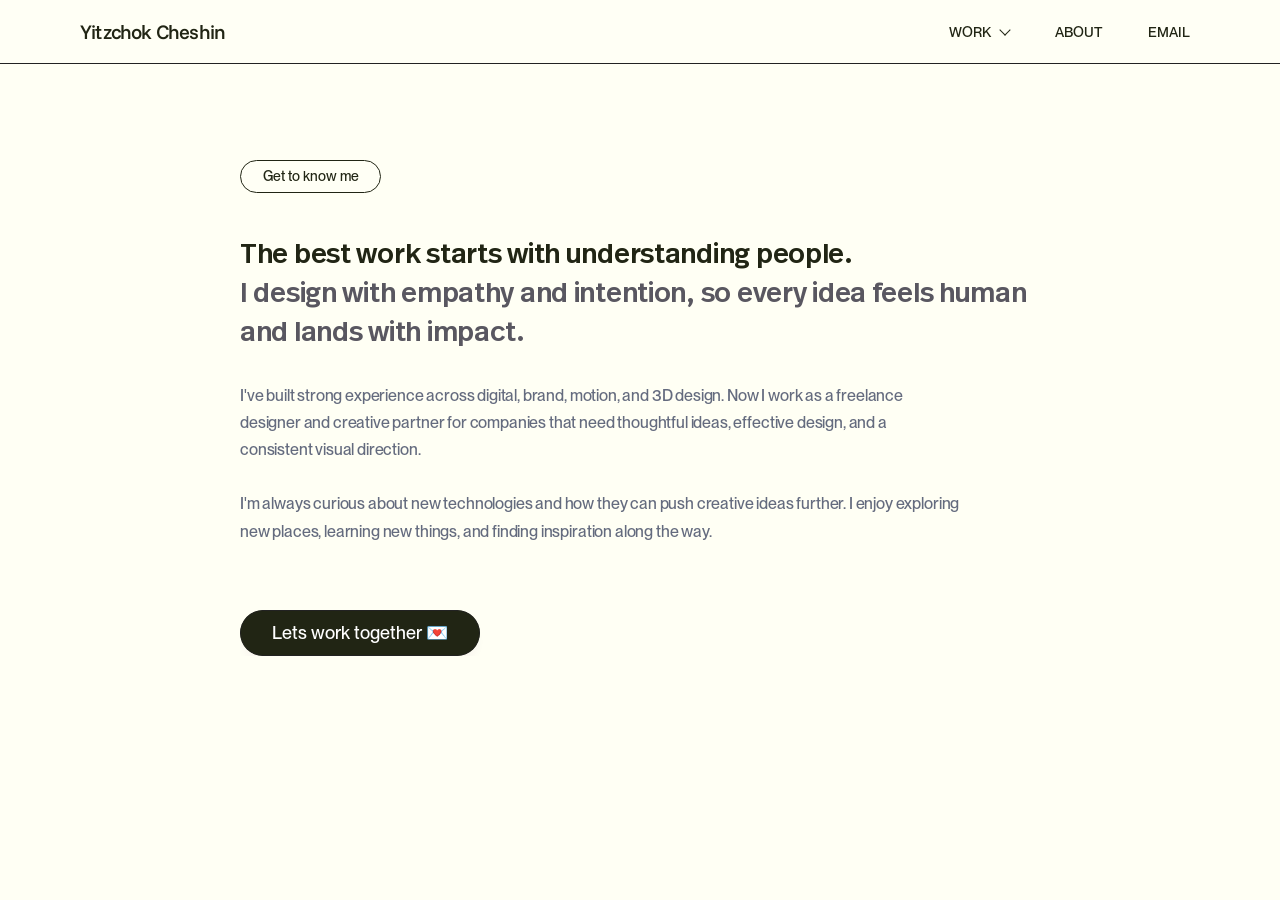
==== commit 0e62f4b2: "Remove character and 3D decorations from About only" ====
--- a/about.html
+++ b/about.html
@@ -2,19 +2,19 @@
 <html lang="en"><head>
 <meta charset="utf-8"><meta name="viewport" content="width=device-width, initial-scale=1">
 <title>About — Yitzchok Cheshin</title><meta name="description" content="Get to know Yitzchok Cheshin, a freelance designer and creative partner.">
-<link rel="stylesheet" href="about-reference.css"><link rel="stylesheet" href="styles.css?v=funnel-name-2">
-<script src="content.js?v=cici-thumbnail-1" defer></script><script src="app.js?v=cici-thumbnail-1" defer></script>
+<link rel="stylesheet" href="about-reference.css"><link rel="stylesheet" href="styles.css?v=about-text-only-1">
+<script src="content.js?v=about-text-only-1" defer></script><script src="app.js?v=about-text-only-1" defer></script>
 </head><body data-page="about">
 	
 	
     
     
 	
-	<div id="main"><div data-framer-root="" class="framer-4j2qw framer-aa5fe3" style="min-height:100vh;width:auto"><div class="framer-1qefhim-container"><div class="ssr-variant hidden-cgde8t hidden-1x4gcnz hidden-1vcur7e"><div class="framer-73hPY framer-IRBiH framer-gdy6uj framer-v-gdy6uj" data-border="true" data-framer-name="Desktop" style="--border-bottom-width:1px;--border-color:rgb(34, 34, 34);--border-left-width:0px;--border-right-width:0px;--border-style:solid;--border-top-width:0px;backdrop-filter:blur(5px);background-color:rgba(255, 255, 245, 0.8);-webkit-backdrop-filter:blur(5px);width:100%"><div class="framer-mmli1m" data-framer-name="Inner Nav"><div class="framer-1b0vk8r" style="border-bottom-left-radius:154px;border-bottom-right-radius:154px;border-top-left-radius:154px;border-top-right-radius:154px"><div class="framer-1pjoihu-container"><a class="framer-6kCIe framer-i5wf1g framer-v-i5wf1g framer-wlova5" data-framer-name="Variant 1" href="./index.html"><div data-framer-name="path1 7" style="image-rendering:pixelated;flex-shrink:0;background-size:100% 100%;background-image:url(&#x27;data:image/svg+xml,&lt;svg xmlns=%22http://www.w3.org/2000/svg%22 xmlns:xlink=%22http://www.w3.org/1999/xlink%22 viewBox=%220 0 57 31%22&gt;&lt;g transform=%22translate(0 1.09)%22&gt;&lt;path d=%22M 0 28.983 L 0 0 L 57 0 L 57 28.983 Z%22 fill=%22transparent%22&gt;&lt;/path&gt;&lt;path d=%22M 28.326 0.001 C 26.79 0.027 25.54 1.251 25.102 2.664 C 24.523 4.314 24.382 6.072 24.261 7.804 C 23.496 5.803 22.685 3.669 21.028 2.227 C 20.001 1.307 18.345 1.073 17.226 1.966 C 15.889 2.907 15.753 4.719 15.785 6.216 C 15.828 7.507 16.027 8.789 16.299 10.05 C 14.981 8.264 13.562 6.361 11.478 5.433 C 10.11 4.789 8.297 5.369 7.684 6.784 C 6.887 8.688 7.657 10.776 8.4 12.565 C 8.679 13.184 8.971 13.796 9.291 14.395 C 7.933 13.404 6.752 12.089 5.099 11.584 C 3.717 11.103 1.943 10.858 0.758 11.914 C -0.368 13.04 -0.074 14.865 0.571 16.166 C 1.909 18.839 4.069 20.983 6.197 23.036 C 8.366 25.012 10.475 27.09 12.929 28.718 C 13.604 29.229 14.832 28.998 14.934 28.051 C 15.024 27.484 14.731 26.967 14.242 26.689 C 10.53 23.519 6.497 20.655 3.637 16.635 C 3.103 15.783 2.402 14.87 2.462 13.817 C 2.781 13.239 3.574 13.598 4.05 13.769 C 6.442 14.87 8.404 16.701 10.297 18.493 C 12.438 20.561 14.384 22.892 16.388 25.109 C 17.208 25.779 18.487 24.887 18.249 23.892 C 17.989 23.097 17.325 22.5 16.891 21.792 C 14.325 18.183 11.566 14.581 10.117 10.346 C 9.905 9.514 9.542 8.552 9.926 7.724 C 10.55 7.316 11.252 7.955 11.734 8.34 C 13.736 10.219 15.157 12.571 16.581 14.883 C 17.989 17.243 19.106 19.81 20.39 22.285 C 20.981 23.133 22.453 22.719 22.542 21.702 C 22.557 20.865 22.001 20.135 21.77 19.347 C 20.224 15.354 18.774 11.271 18.195 7.011 C 18.122 5.981 17.936 4.785 18.591 3.899 C 19.124 3.514 19.661 4.209 20 4.567 C 21.471 6.521 22.158 8.943 22.865 11.22 C 23.654 13.999 24.289 16.792 24.789 19.634 C 24.948 20.326 25.21 21.369 26.108 21.33 C 26.967 21.282 27.493 20.347 27.299 19.551 C 27.12 17.846 26.759 16.162 26.714 14.442 C 26.532 11.623 26.407 8.664 26.724 5.906 C 26.914 4.682 27.061 3.271 28.036 2.397 C 28.601 2.201 28.921 2.94 29.164 3.337 C 30.053 5.224 30.105 7.403 30.229 9.42 C 30.312 12.568 30.273 15.738 29.9 18.853 C 29.812 19.658 29.738 20.756 30.612 21.169 C 31.269 21.533 32.153 21.069 32.221 20.316 C 32.585 18.565 32.684 16.77 33.083 15.024 C 33.749 11.656 34.405 8.211 35.99 5.134 C 36.414 4.474 36.807 3.565 37.634 3.361 C 38.27 3.618 38.315 4.479 38.422 5.074 C 38.699 8.601 37.603 12.046 36.56 15.369 C 35.946 17.324 35.187 19.244 34.694 21.23 C 34.572 22.257 35.974 22.84 36.678 22.136 C 37.246 21.475 37.484 20.582 37.895 19.817 C 39.756 15.858 41.39 11.667 44.34 8.361 C 44.981 7.711 45.692 6.916 46.651 6.835 C 47.161 7.133 46.99 7.89 46.991 8.393 C 46.575 10.907 45.3 13.171 44.12 15.395 C 42.719 17.863 41.28 20.289 39.573 22.567 C 39.022 23.187 39.04 24.321 39.872 24.686 C 40.782 25.085 41.539 24.227 42.024 23.571 C 43.086 22.127 44.171 20.7 45.388 19.38 C 47.51 17.029 49.655 14.592 52.399 12.951 C 53.011 12.66 53.791 12.159 54.454 12.537 C 54.808 13.296 54.309 14.144 53.98 14.834 C 52.446 17.451 50.257 19.584 48.126 21.686 C 46.59 23.158 45.026 24.603 43.348 25.912 C 42.647 26.36 42.484 27.411 43.101 27.996 C 43.577 28.548 44.4 28.367 44.862 27.895 C 48.242 25.051 51.535 22.048 54.308 18.592 C 55.511 16.989 56.837 15.258 56.993 13.188 C 57.097 11.683 55.989 10.103 54.414 10.027 C 52.358 9.928 50.575 11.234 49.058 12.473 C 48.603 12.853 48.167 13.255 47.724 13.649 C 48.454 11.946 49.378 10.25 49.405 8.349 C 49.496 6.966 49.172 5.225 47.746 4.627 C 46.14 4 44.424 4.915 43.309 6.06 C 42.228 7.1 41.365 8.339 40.536 9.582 C 40.922 7.313 41.329 4.803 40.227 2.664 C 39.641 1.434 38.139 0.661 36.825 1.184 C 34.96 1.893 33.962 3.805 33.241 5.544 C 32.977 6.207 32.731 6.941 32.521 7.585 C 32.275 5.381 32.08 2.981 30.673 1.163 C 30.112 0.452 29.245 -0.029 28.326 0.001 Z%22 fill=%22rgb(0,0,0)%22&gt;&lt;/path&gt;&lt;/g&gt;&lt;/svg&gt;&#x27;)" class="framer-oj9zzu" aria-hidden="true"></div></a></div></div><div class="framer-tjss92"><div class="framer-rsd9we" style="border-bottom-left-radius:154px;border-bottom-right-radius:154px;border-top-left-radius:154px;border-top-right-radius:154px"><div class="framer-xvemqp-container" id="undefined-xvemqp"><div class="framer-EKxMS framer-1i02mnb framer-v-1i02mnb" data-framer-name="Variant 1" data-highlight="true"><div class="framer-64d6rv" style="transform:none"><p style="--font-selector:Q1VTVE9NVjI7UFAgTmV1ZSBNb250cmVhbCBNZWRpdW0=;--framer-font-family:&quot;PP Neue Montreal Medium&quot;, &quot;PP Neue Montreal Medium Placeholder&quot;, sans-serif;--framer-font-size:14px;--framer-font-weight:500;--framer-text-transform:uppercase" class="framer-text">Work</p></div><div class="framer-rpgoqs" style="transform:perspective(1200px) rotateX(180deg)"><div style="image-rendering:pixelated;flex-shrink:0;background-size:100% 100%;background-image:url(&#x27;data:image/svg+xml,&lt;svg xmlns=%22http://www.w3.org/2000/svg%22 xmlns:xlink=%22http://www.w3.org/1999/xlink%22 viewBox=%220 0 11.79 6.485%22 overflow=%22visible%22&gt;&lt;path d=%22M 11.617 6.312 C 11.507 6.423 11.357 6.485 11.2 6.485 C 11.044 6.485 10.894 6.423 10.783 6.312 L 5.895 1.423 L 1.007 6.312 C 0.777 6.543 0.403 6.543 0.173 6.312 C -0.058 6.082 -0.058 5.708 0.173 5.478 L 5.478 0.173 C 5.589 0.062 5.739 0 5.895 0 C 6.052 0 6.202 0.062 6.312 0.173 L 11.617 5.478 C 11.728 5.589 11.79 5.739 11.79 5.895 C 11.79 6.052 11.728 6.202 11.617 6.312 Z%22 fill=%22rgb(0,0,0)%22&gt;&lt;/path&gt;&lt;/svg&gt;&#x27;)" class="framer-zip3ka" aria-hidden="true"></div></div></div></div><div class="framer-7oph8r"><div class="framer-9qt3qe" style="transform:none"><p style="--font-selector:Q1VTVE9NVjI7UFAgTmV1ZSBNb250cmVhbCBNZWRpdW0=;--framer-font-family:&quot;PP Neue Montreal Medium&quot;, &quot;PP Neue Montreal Medium Placeholder&quot;, sans-serif;--framer-font-size:14px;--framer-font-weight:500;--framer-text-transform:uppercase" class="framer-text"><a class="framer-text framer-styles-preset-ktr6cj" data-styles-preset="QMEBODYKt" href="./about.html" data-framer-page-link-current="true">About</a></p></div></div><div class="framer-1wcrc4o"><div class="framer-1e2dl32" style="transform:none"><p style="--font-selector:Q1VTVE9NVjI7UFAgTmV1ZSBNb250cmVhbCBNZWRpdW0=;--framer-font-family:&quot;PP Neue Montreal Medium&quot;, &quot;PP Neue Montreal Medium Placeholder&quot;, sans-serif;--framer-font-size:14px;--framer-font-weight:500;--framer-text-transform:uppercase" class="framer-text"></p></div></div><div class="framer-3xfjox"><div class="framer-n97t2p" style="transform:none"><p style="--font-selector:Q1VTVE9NVjI7UFAgTmV1ZSBNb250cmVhbCBNZWRpdW0=;--framer-font-family:&quot;PP Neue Montreal Medium&quot;, &quot;PP Neue Montreal Medium Placeholder&quot;, sans-serif;--framer-font-size:14px;--framer-font-weight:500;--framer-text-transform:uppercase" class="framer-text"><a class="framer-text framer-styles-preset-ktr6cj" data-styles-preset="QMEBODYKt" href="mailto:Bycheshin@gmail.com" target="_blank" rel="noopener">EMAIL</a></p></div></div></div></div></div></div></div><div class="ssr-variant hidden-aa5fe3 hidden-1x4gcnz hidden-1vcur7e"><div class="framer-73hPY framer-IRBiH framer-gdy6uj framer-v-1btf1o8" data-border="true" data-framer-name="Mobile Closed" style="--border-bottom-width:1px;--border-color:rgb(34, 34, 34);--border-left-width:0px;--border-right-width:0px;--border-style:solid;--border-top-width:0px;backdrop-filter:blur(5px);background-color:rgba(255, 255, 245, 0.8);-webkit-backdrop-filter:blur(5px);width:100%"><div class="framer-mmli1m" data-framer-name="Inner Nav"><div class="framer-1b0vk8r" style="border-bottom-left-radius:154px;border-bottom-right-radius:154px;border-top-left-radius:154px;border-top-right-radius:154px"><div class="framer-1bjy1wj" data-highlight="true" tabindex="0"><svg class="framer-iZmZi framer-vmayt1" role="presentation" style="--1m6trwb:0;--21h8s6:rgb(0, 0, 0);--pgex8v:1.5" viewbox="0 0 24 24"><use href="#3559153988"></use></svg></div><div class="framer-1pjoihu-container"><a class="framer-6kCIe framer-i5wf1g framer-v-i5wf1g framer-wlova5" data-framer-name="Variant 1" href="./index.html"><div data-framer-name="path1 7" style="image-rendering:pixelated;flex-shrink:0;background-size:100% 100%;background-image:url(&#x27;data:image/svg+xml,&lt;svg xmlns=%22http://www.w3.org/2000/svg%22 xmlns:xlink=%22http://www.w3.org/1999/xlink%22 viewBox=%220 0 57 31%22&gt;&lt;g transform=%22translate(0 1.09)%22&gt;&lt;path d=%22M 0 28.983 L 0 0 L 57 0 L 57 28.983 Z%22 fill=%22transparent%22&gt;&lt;/path&gt;&lt;path d=%22M 28.326 0.001 C 26.79 0.027 25.54 1.251 25.102 2.664 C 24.523 4.314 24.382 6.072 24.261 7.804 C 23.496 5.803 22.685 3.669 21.028 2.227 C 20.001 1.307 18.345 1.073 17.226 1.966 C 15.889 2.907 15.753 4.719 15.785 6.216 C 15.828 7.507 16.027 8.789 16.299 10.05 C 14.981 8.264 13.562 6.361 11.478 5.433 C 10.11 4.789 8.297 5.369 7.684 6.784 C 6.887 8.688 7.657 10.776 8.4 12.565 C 8.679 13.184 8.971 13.796 9.291 14.395 C 7.933 13.404 6.752 12.089 5.099 11.584 C 3.717 11.103 1.943 10.858 0.758 11.914 C -0.368 13.04 -0.074 14.865 0.571 16.166 C 1.909 18.839 4.069 20.983 6.197 23.036 C 8.366 25.012 10.475 27.09 12.929 28.718 C 13.604 29.229 14.832 28.998 14.934 28.051 C 15.024 27.484 14.731 26.967 14.242 26.689 C 10.53 23.519 6.497 20.655 3.637 16.635 C 3.103 15.783 2.402 14.87 2.462 13.817 C 2.781 13.239 3.574 13.598 4.05 13.769 C 6.442 14.87 8.404 16.701 10.297 18.493 C 12.438 20.561 14.384 22.892 16.388 25.109 C 17.208 25.779 18.487 24.887 18.249 23.892 C 17.989 23.097 17.325 22.5 16.891 21.792 C 14.325 18.183 11.566 14.581 10.117 10.346 C 9.905 9.514 9.542 8.552 9.926 7.724 C 10.55 7.316 11.252 7.955 11.734 8.34 C 13.736 10.219 15.157 12.571 16.581 14.883 C 17.989 17.243 19.106 19.81 20.39 22.285 C 20.981 23.133 22.453 22.719 22.542 21.702 C 22.557 20.865 22.001 20.135 21.77 19.347 C 20.224 15.354 18.774 11.271 18.195 7.011 C 18.122 5.981 17.936 4.785 18.591 3.899 C 19.124 3.514 19.661 4.209 20 4.567 C 21.471 6.521 22.158 8.943 22.865 11.22 C 23.654 13.999 24.289 16.792 24.789 19.634 C 24.948 20.326 25.21 21.369 26.108 21.33 C 26.967 21.282 27.493 20.347 27.299 19.551 C 27.12 17.846 26.759 16.162 26.714 14.442 C 26.532 11.623 26.407 8.664 26.724 5.906 C 26.914 4.682 27.061 3.271 28.036 2.397 C 28.601 2.201 28.921 2.94 29.164 3.337 C 30.053 5.224 30.105 7.403 30.229 9.42 C 30.312 12.568 30.273 15.738 29.9 18.853 C 29.812 19.658 29.738 20.756 30.612 21.169 C 31.269 21.533 32.153 21.069 32.221 20.316 C 32.585 18.565 32.684 16.77 33.083 15.024 C 33.749 11.656 34.405 8.211 35.99 5.134 C 36.414 4.474 36.807 3.565 37.634 3.361 C 38.27 3.618 38.315 4.479 38.422 5.074 C 38.699 8.601 37.603 12.046 36.56 15.369 C 35.946 17.324 35.187 19.244 34.694 21.23 C 34.572 22.257 35.974 22.84 36.678 22.136 C 37.246 21.475 37.484 20.582 37.895 19.817 C 39.756 15.858 41.39 11.667 44.34 8.361 C 44.981 7.711 45.692 6.916 46.651 6.835 C 47.161 7.133 46.99 7.89 46.991 8.393 C 46.575 10.907 45.3 13.171 44.12 15.395 C 42.719 17.863 41.28 20.289 39.573 22.567 C 39.022 23.187 39.04 24.321 39.872 24.686 C 40.782 25.085 41.539 24.227 42.024 23.571 C 43.086 22.127 44.171 20.7 45.388 19.38 C 47.51 17.029 49.655 14.592 52.399 12.951 C 53.011 12.66 53.791 12.159 54.454 12.537 C 54.808 13.296 54.309 14.144 53.98 14.834 C 52.446 17.451 50.257 19.584 48.126 21.686 C 46.59 23.158 45.026 24.603 43.348 25.912 C 42.647 26.36 42.484 27.411 43.101 27.996 C 43.577 28.548 44.4 28.367 44.862 27.895 C 48.242 25.051 51.535 22.048 54.308 18.592 C 55.511 16.989 56.837 15.258 56.993 13.188 C 57.097 11.683 55.989 10.103 54.414 10.027 C 52.358 9.928 50.575 11.234 49.058 12.473 C 48.603 12.853 48.167 13.255 47.724 13.649 C 48.454 11.946 49.378 10.25 49.405 8.349 C 49.496 6.966 49.172 5.225 47.746 4.627 C 46.14 4 44.424 4.915 43.309 6.06 C 42.228 7.1 41.365 8.339 40.536 9.582 C 40.922 7.313 41.329 4.803 40.227 2.664 C 39.641 1.434 38.139 0.661 36.825 1.184 C 34.96 1.893 33.962 3.805 33.241 5.544 C 32.977 6.207 32.731 6.941 32.521 7.585 C 32.275 5.381 32.08 2.981 30.673 1.163 C 30.112 0.452 29.245 -0.029 28.326 0.001 Z%22 fill=%22rgb(0,0,0)%22&gt;&lt;/path&gt;&lt;/g&gt;&lt;/svg&gt;&#x27;)" class="framer-oj9zzu" aria-hidden="true"></div></a></div></div><div class="framer-tjss92"><div class="framer-rsd9we" style="border-bottom-left-radius:0px;border-bottom-right-radius:0px;border-top-left-radius:0px;border-top-right-radius:0px"><div class="framer-ux5e6"><div class="framer-1a60f52" style="transform:none"><p style="--font-selector:Q1VTVE9NVjI7UFAgTmV1ZSBNb250cmVhbCBNZWRpdW0=;--framer-font-family:&quot;PP Neue Montreal Medium&quot;, &quot;PP Neue Montreal Medium Placeholder&quot;, sans-serif;--framer-font-size:14px;--framer-font-weight:500;--framer-text-transform:uppercase" class="framer-text"><a class="framer-text framer-styles-preset-ktr6cj" data-styles-preset="QMEBODYKt" href="./index.html">Home</a></p></div></div><div class="framer-g1e63g" data-framer-name="Mobile Work Button"><div class="framer-kmv8qe" style="transform:none"><p style="--font-selector:Q1VTVE9NVjI7UFAgTmV1ZSBNb250cmVhbCBNZWRpdW0=;--framer-font-family:&quot;PP Neue Montreal Medium&quot;, &quot;PP Neue Montreal Medium Placeholder&quot;, sans-serif;--framer-font-size:14px;--framer-font-weight:500;--framer-text-transform:uppercase" class="framer-text">Work</p></div><div class="framer-f9n9wy" style="transform:perspective(1200px) rotateX(180deg)"><div style="image-rendering:pixelated;flex-shrink:0;background-size:100% 100%;background-image:url(&#x27;data:image/svg+xml,&lt;svg xmlns=%22http://www.w3.org/2000/svg%22 xmlns:xlink=%22http://www.w3.org/1999/xlink%22 viewBox=%220 0 11.79 6.485%22 overflow=%22visible%22&gt;&lt;path d=%22M 11.617 6.312 C 11.507 6.423 11.357 6.485 11.2 6.485 C 11.044 6.485 10.894 6.423 10.783 6.312 L 5.895 1.423 L 1.007 6.312 C 0.777 6.543 0.403 6.543 0.173 6.312 C -0.058 6.082 -0.058 5.708 0.173 5.478 L 5.478 0.173 C 5.589 0.062 5.739 0 5.895 0 C 6.052 0 6.202 0.062 6.312 0.173 L 11.617 5.478 C 11.728 5.589 11.79 5.739 11.79 5.895 C 11.79 6.052 11.728 6.202 11.617 6.312 Z%22 fill=%22rgb(0,0,0)%22&gt;&lt;/path&gt;&lt;/svg&gt;&#x27;)" class="framer-v3e82p" aria-hidden="true"></div></div></div><div class="framer-7oph8r"><div class="framer-9qt3qe" style="transform:none"><p style="--font-selector:Q1VTVE9NVjI7UFAgTmV1ZSBNb250cmVhbCBNZWRpdW0=;--framer-font-family:&quot;PP Neue Montreal Medium&quot;, &quot;PP Neue Montreal Medium Placeholder&quot;, sans-serif;--framer-font-size:14px;--framer-font-weight:500;--framer-text-transform:uppercase" class="framer-text"><a class="framer-text framer-styles-preset-ktr6cj" data-styles-preset="QMEBODYKt" href="./about.html" data-framer-page-link-current="true">About</a></p></div></div><div class="framer-1wcrc4o"><div class="framer-1e2dl32" style="transform:none"><p style="--font-selector:Q1VTVE9NVjI7UFAgTmV1ZSBNb250cmVhbCBNZWRpdW0=;--framer-font-family:&quot;PP Neue Montreal Medium&quot;, &quot;PP Neue Montreal Medium Placeholder&quot;, sans-serif;--framer-font-size:14px;--framer-font-weight:500;--framer-text-transform:uppercase" class="framer-text"></p></div></div><div class="framer-3xfjox"><div class="framer-n97t2p" style="transform:none"><p style="--font-selector:Q1VTVE9NVjI7UFAgTmV1ZSBNb250cmVhbCBNZWRpdW0=;--framer-font-family:&quot;PP Neue Montreal Medium&quot;, &quot;PP Neue Montreal Medium Placeholder&quot;, sans-serif;--framer-font-size:14px;--framer-font-weight:500;--framer-text-transform:uppercase" class="framer-text"><a class="framer-text framer-styles-preset-ktr6cj" data-styles-preset="QMEBODYKt" href="mailto:Bycheshin@gmail.com" target="_blank" rel="noopener">EMAIL</a></p></div></div></div><div class="framer-clepzb"></div></div></div></div></div><div class="ssr-variant hidden-cgde8t hidden-aa5fe3 hidden-1vcur7e"><div class="framer-73hPY framer-IRBiH framer-gdy6uj framer-v-mczslj" data-border="true" data-framer-name="Small Desktop" style="--border-bottom-width:1px;--border-color:rgb(34, 34, 34);--border-left-width:0px;--border-right-width:0px;--border-style:solid;--border-top-width:0px;backdrop-filter:blur(5px);background-color:rgba(255, 255, 245, 0.8);-webkit-backdrop-filter:blur(5px);width:100%"><div class="framer-mmli1m" data-framer-name="Inner Nav"><div class="framer-1b0vk8r" style="border-bottom-left-radius:154px;border-bottom-right-radius:154px;border-top-left-radius:154px;border-top-right-radius:154px"><div class="framer-1pjoihu-container"><a class="framer-6kCIe framer-i5wf1g framer-v-i5wf1g framer-wlova5" data-framer-name="Variant 1" href="./index.html"><div data-framer-name="path1 7" style="image-rendering:pixelated;flex-shrink:0;background-size:100% 100%;background-image:url(&#x27;data:image/svg+xml,&lt;svg xmlns=%22http://www.w3.org/2000/svg%22 xmlns:xlink=%22http://www.w3.org/1999/xlink%22 viewBox=%220 0 57 31%22&gt;&lt;g transform=%22translate(0 1.09)%22&gt;&lt;path d=%22M 0 28.983 L 0 0 L 57 0 L 57 28.983 Z%22 fill=%22transparent%22&gt;&lt;/path&gt;&lt;path d=%22M 28.326 0.001 C 26.79 0.027 25.54 1.251 25.102 2.664 C 24.523 4.314 24.382 6.072 24.261 7.804 C 23.496 5.803 22.685 3.669 21.028 2.227 C 20.001 1.307 18.345 1.073 17.226 1.966 C 15.889 2.907 15.753 4.719 15.785 6.216 C 15.828 7.507 16.027 8.789 16.299 10.05 C 14.981 8.264 13.562 6.361 11.478 5.433 C 10.11 4.789 8.297 5.369 7.684 6.784 C 6.887 8.688 7.657 10.776 8.4 12.565 C 8.679 13.184 8.971 13.796 9.291 14.395 C 7.933 13.404 6.752 12.089 5.099 11.584 C 3.717 11.103 1.943 10.858 0.758 11.914 C -0.368 13.04 -0.074 14.865 0.571 16.166 C 1.909 18.839 4.069 20.983 6.197 23.036 C 8.366 25.012 10.475 27.09 12.929 28.718 C 13.604 29.229 14.832 28.998 14.934 28.051 C 15.024 27.484 14.731 26.967 14.242 26.689 C 10.53 23.519 6.497 20.655 3.637 16.635 C 3.103 15.783 2.402 14.87 2.462 13.817 C 2.781 13.239 3.574 13.598 4.05 13.769 C 6.442 14.87 8.404 16.701 10.297 18.493 C 12.438 20.561 14.384 22.892 16.388 25.109 C 17.208 25.779 18.487 24.887 18.249 23.892 C 17.989 23.097 17.325 22.5 16.891 21.792 C 14.325 18.183 11.566 14.581 10.117 10.346 C 9.905 9.514 9.542 8.552 9.926 7.724 C 10.55 7.316 11.252 7.955 11.734 8.34 C 13.736 10.219 15.157 12.571 16.581 14.883 C 17.989 17.243 19.106 19.81 20.39 22.285 C 20.981 23.133 22.453 22.719 22.542 21.702 C 22.557 20.865 22.001 20.135 21.77 19.347 C 20.224 15.354 18.774 11.271 18.195 7.011 C 18.122 5.981 17.936 4.785 18.591 3.899 C 19.124 3.514 19.661 4.209 20 4.567 C 21.471 6.521 22.158 8.943 22.865 11.22 C 23.654 13.999 24.289 16.792 24.789 19.634 C 24.948 20.326 25.21 21.369 26.108 21.33 C 26.967 21.282 27.493 20.347 27.299 19.551 C 27.12 17.846 26.759 16.162 26.714 14.442 C 26.532 11.623 26.407 8.664 26.724 5.906 C 26.914 4.682 27.061 3.271 28.036 2.397 C 28.601 2.201 28.921 2.94 29.164 3.337 C 30.053 5.224 30.105 7.403 30.229 9.42 C 30.312 12.568 30.273 15.738 29.9 18.853 C 29.812 19.658 29.738 20.756 30.612 21.169 C 31.269 21.533 32.153 21.069 32.221 20.316 C 32.585 18.565 32.684 16.77 33.083 15.024 C 33.749 11.656 34.405 8.211 35.99 5.134 C 36.414 4.474 36.807 3.565 37.634 3.361 C 38.27 3.618 38.315 4.479 38.422 5.074 C 38.699 8.601 37.603 12.046 36.56 15.369 C 35.946 17.324 35.187 19.244 34.694 21.23 C 34.572 22.257 35.974 22.84 36.678 22.136 C 37.246 21.475 37.484 20.582 37.895 19.817 C 39.756 15.858 41.39 11.667 44.34 8.361 C 44.981 7.711 45.692 6.916 46.651 6.835 C 47.161 7.133 46.99 7.89 46.991 8.393 C 46.575 10.907 45.3 13.171 44.12 15.395 C 42.719 17.863 41.28 20.289 39.573 22.567 C 39.022 23.187 39.04 24.321 39.872 24.686 C 40.782 25.085 41.539 24.227 42.024 23.571 C 43.086 22.127 44.171 20.7 45.388 19.38 C 47.51 17.029 49.655 14.592 52.399 12.951 C 53.011 12.66 53.791 12.159 54.454 12.537 C 54.808 13.296 54.309 14.144 53.98 14.834 C 52.446 17.451 50.257 19.584 48.126 21.686 C 46.59 23.158 45.026 24.603 43.348 25.912 C 42.647 26.36 42.484 27.411 43.101 27.996 C 43.577 28.548 44.4 28.367 44.862 27.895 C 48.242 25.051 51.535 22.048 54.308 18.592 C 55.511 16.989 56.837 15.258 56.993 13.188 C 57.097 11.683 55.989 10.103 54.414 10.027 C 52.358 9.928 50.575 11.234 49.058 12.473 C 48.603 12.853 48.167 13.255 47.724 13.649 C 48.454 11.946 49.378 10.25 49.405 8.349 C 49.496 6.966 49.172 5.225 47.746 4.627 C 46.14 4 44.424 4.915 43.309 6.06 C 42.228 7.1 41.365 8.339 40.536 9.582 C 40.922 7.313 41.329 4.803 40.227 2.664 C 39.641 1.434 38.139 0.661 36.825 1.184 C 34.96 1.893 33.962 3.805 33.241 5.544 C 32.977 6.207 32.731 6.941 32.521 7.585 C 32.275 5.381 32.08 2.981 30.673 1.163 C 30.112 0.452 29.245 -0.029 28.326 0.001 Z%22 fill=%22rgb(0,0,0)%22&gt;&lt;/path&gt;&lt;/g&gt;&lt;/svg&gt;&#x27;)" class="framer-oj9zzu" aria-hidden="true"></div></a></div></div><div class="framer-tjss92"><div class="framer-rsd9we" style="border-bottom-left-radius:0px;border-bottom-right-radius:0px;border-top-left-radius:0px;border-top-right-radius:0px"><div class="framer-xvemqp-container" id="undefined-xvemqp"><div class="framer-EKxMS framer-1i02mnb framer-v-1i02mnb" data-framer-name="Variant 1" data-highlight="true"><div class="framer-64d6rv" style="transform:none"><p style="--font-selector:Q1VTVE9NVjI7UFAgTmV1ZSBNb250cmVhbCBNZWRpdW0=;--framer-font-family:&quot;PP Neue Montreal Medium&quot;, &quot;PP Neue Montreal Medium Placeholder&quot;, sans-serif;--framer-font-size:14px;--framer-font-weight:500;--framer-text-transform:uppercase" class="framer-text">Work</p></div><div class="framer-rpgoqs" style="transform:perspective(1200px) rotateX(180deg)"><div style="image-rendering:pixelated;flex-shrink:0;background-size:100% 100%;background-image:url(&#x27;data:image/svg+xml,&lt;svg xmlns=%22http://www.w3.org/2000/svg%22 xmlns:xlink=%22http://www.w3.org/1999/xlink%22 viewBox=%220 0 11.79 6.485%22 overflow=%22visible%22&gt;&lt;path d=%22M 11.617 6.312 C 11.507 6.423 11.357 6.485 11.2 6.485 C 11.044 6.485 10.894 6.423 10.783 6.312 L 5.895 1.423 L 1.007 6.312 C 0.777 6.543 0.403 6.543 0.173 6.312 C -0.058 6.082 -0.058 5.708 0.173 5.478 L 5.478 0.173 C 5.589 0.062 5.739 0 5.895 0 C 6.052 0 6.202 0.062 6.312 0.173 L 11.617 5.478 C 11.728 5.589 11.79 5.739 11.79 5.895 C 11.79 6.052 11.728 6.202 11.617 6.312 Z%22 fill=%22rgb(0,0,0)%22&gt;&lt;/path&gt;&lt;/svg&gt;&#x27;)" class="framer-zip3ka" aria-hidden="true"></div></div></div></div><div class="framer-7oph8r"><div class="framer-9qt3qe" style="transform:none"><p style="--font-selector:Q1VTVE9NVjI7UFAgTmV1ZSBNb250cmVhbCBNZWRpdW0=;--framer-font-family:&quot;PP Neue Montreal Medium&quot;, &quot;PP Neue Montreal Medium Placeholder&quot;, sans-serif;--framer-font-size:14px;--framer-font-weight:500;--framer-text-transform:uppercase" class="framer-text"><a class="framer-text framer-styles-preset-ktr6cj" data-styles-preset="QMEBODYKt" href="./about.html" data-framer-page-link-current="true">About</a></p></div></div><div class="framer-1wcrc4o"><div class="framer-1e2dl32" style="transform:none"><p style="--font-selector:Q1VTVE9NVjI7UFAgTmV1ZSBNb250cmVhbCBNZWRpdW0=;--framer-font-family:&quot;PP Neue Montreal Medium&quot;, &quot;PP Neue Montreal Medium Placeholder&quot;, sans-serif;--framer-font-size:14px;--framer-font-weight:500;--framer-text-transform:uppercase" class="framer-text"></p></div></div><div class="framer-3xfjox"><div class="framer-n97t2p" style="transform:none"><p style="--font-selector:Q1VTVE9NVjI7UFAgTmV1ZSBNb250cmVhbCBNZWRpdW0=;--framer-font-family:&quot;PP Neue Montreal Medium&quot;, &quot;PP Neue Montreal Medium Placeholder&quot;, sans-serif;--framer-font-size:14px;--framer-font-weight:500;--framer-text-transform:uppercase" class="framer-text"><a class="framer-text framer-styles-preset-ktr6cj" data-styles-preset="QMEBODYKt" href="mailto:Bycheshin@gmail.com" target="_blank" rel="noopener">EMAIL</a></p></div></div></div></div></div></div></div><div class="ssr-variant hidden-cgde8t hidden-aa5fe3 hidden-1x4gcnz"><div class="framer-73hPY framer-IRBiH framer-gdy6uj framer-v-2ksosn" data-border="true" data-framer-name="Tablet Closed" style="--border-bottom-width:1px;--border-color:rgb(34, 34, 34);--border-left-width:0px;--border-right-width:0px;--border-style:solid;--border-top-width:0px;backdrop-filter:blur(5px);background-color:rgba(255, 255, 245, 0.8);-webkit-backdrop-filter:blur(5px);width:100%"><div class="framer-mmli1m" data-framer-name="Inner Nav"><div class="framer-1b0vk8r" style="border-bottom-left-radius:154px;border-bottom-right-radius:154px;border-top-left-radius:154px;border-top-right-radius:154px"><div class="framer-1bjy1wj" data-highlight="true" tabindex="0"><svg class="framer-iZmZi framer-vmayt1" role="presentation" style="--1m6trwb:0;--21h8s6:rgb(0, 0, 0);--pgex8v:1.5" viewbox="0 0 24 24"><use href="#3559153988"></use></svg></div><div class="framer-1pjoihu-container"><a class="framer-6kCIe framer-i5wf1g framer-v-i5wf1g framer-wlova5" data-framer-name="Variant 1" href="./index.html"><div data-framer-name="path1 7" style="image-rendering:pixelated;flex-shrink:0;background-size:100% 100%;background-image:url(&#x27;data:image/svg+xml,&lt;svg xmlns=%22http://www.w3.org/2000/svg%22 xmlns:xlink=%22http://www.w3.org/1999/xlink%22 viewBox=%220 0 57 31%22&gt;&lt;g transform=%22translate(0 1.09)%22&gt;&lt;path d=%22M 0 28.983 L 0 0 L 57 0 L 57 28.983 Z%22 fill=%22transparent%22&gt;&lt;/path&gt;&lt;path d=%22M 28.326 0.001 C 26.79 0.027 25.54 1.251 25.102 2.664 C 24.523 4.314 24.382 6.072 24.261 7.804 C 23.496 5.803 22.685 3.669 21.028 2.227 C 20.001 1.307 18.345 1.073 17.226 1.966 C 15.889 2.907 15.753 4.719 15.785 6.216 C 15.828 7.507 16.027 8.789 16.299 10.05 C 14.981 8.264 13.562 6.361 11.478 5.433 C 10.11 4.789 8.297 5.369 7.684 6.784 C 6.887 8.688 7.657 10.776 8.4 12.565 C 8.679 13.184 8.971 13.796 9.291 14.395 C 7.933 13.404 6.752 12.089 5.099 11.584 C 3.717 11.103 1.943 10.858 0.758 11.914 C -0.368 13.04 -0.074 14.865 0.571 16.166 C 1.909 18.839 4.069 20.983 6.197 23.036 C 8.366 25.012 10.475 27.09 12.929 28.718 C 13.604 29.229 14.832 28.998 14.934 28.051 C 15.024 27.484 14.731 26.967 14.242 26.689 C 10.53 23.519 6.497 20.655 3.637 16.635 C 3.103 15.783 2.402 14.87 2.462 13.817 C 2.781 13.239 3.574 13.598 4.05 13.769 C 6.442 14.87 8.404 16.701 10.297 18.493 C 12.438 20.561 14.384 22.892 16.388 25.109 C 17.208 25.779 18.487 24.887 18.249 23.892 C 17.989 23.097 17.325 22.5 16.891 21.792 C 14.325 18.183 11.566 14.581 10.117 10.346 C 9.905 9.514 9.542 8.552 9.926 7.724 C 10.55 7.316 11.252 7.955 11.734 8.34 C 13.736 10.219 15.157 12.571 16.581 14.883 C 17.989 17.243 19.106 19.81 20.39 22.285 C 20.981 23.133 22.453 22.719 22.542 21.702 C 22.557 20.865 22.001 20.135 21.77 19.347 C 20.224 15.354 18.774 11.271 18.195 7.011 C 18.122 5.981 17.936 4.785 18.591 3.899 C 19.124 3.514 19.661 4.209 20 4.567 C 21.471 6.521 22.158 8.943 22.865 11.22 C 23.654 13.999 24.289 16.792 24.789 19.634 C 24.948 20.326 25.21 21.369 26.108 21.33 C 26.967 21.282 27.493 20.347 27.299 19.551 C 27.12 17.846 26.759 16.162 26.714 14.442 C 26.532 11.623 26.407 8.664 26.724 5.906 C 26.914 4.682 27.061 3.271 28.036 2.397 C 28.601 2.201 28.921 2.94 29.164 3.337 C 30.053 5.224 30.105 7.403 30.229 9.42 C 30.312 12.568 30.273 15.738 29.9 18.853 C 29.812 19.658 29.738 20.756 30.612 21.169 C 31.269 21.533 32.153 21.069 32.221 20.316 C 32.585 18.565 32.684 16.77 33.083 15.024 C 33.749 11.656 34.405 8.211 35.99 5.134 C 36.414 4.474 36.807 3.565 37.634 3.361 C 38.27 3.618 38.315 4.479 38.422 5.074 C 38.699 8.601 37.603 12.046 36.56 15.369 C 35.946 17.324 35.187 19.244 34.694 21.23 C 34.572 22.257 35.974 22.84 36.678 22.136 C 37.246 21.475 37.484 20.582 37.895 19.817 C 39.756 15.858 41.39 11.667 44.34 8.361 C 44.981 7.711 45.692 6.916 46.651 6.835 C 47.161 7.133 46.99 7.89 46.991 8.393 C 46.575 10.907 45.3 13.171 44.12 15.395 C 42.719 17.863 41.28 20.289 39.573 22.567 C 39.022 23.187 39.04 24.321 39.872 24.686 C 40.782 25.085 41.539 24.227 42.024 23.571 C 43.086 22.127 44.171 20.7 45.388 19.38 C 47.51 17.029 49.655 14.592 52.399 12.951 C 53.011 12.66 53.791 12.159 54.454 12.537 C 54.808 13.296 54.309 14.144 53.98 14.834 C 52.446 17.451 50.257 19.584 48.126 21.686 C 46.59 23.158 45.026 24.603 43.348 25.912 C 42.647 26.36 42.484 27.411 43.101 27.996 C 43.577 28.548 44.4 28.367 44.862 27.895 C 48.242 25.051 51.535 22.048 54.308 18.592 C 55.511 16.989 56.837 15.258 56.993 13.188 C 57.097 11.683 55.989 10.103 54.414 10.027 C 52.358 9.928 50.575 11.234 49.058 12.473 C 48.603 12.853 48.167 13.255 47.724 13.649 C 48.454 11.946 49.378 10.25 49.405 8.349 C 49.496 6.966 49.172 5.225 47.746 4.627 C 46.14 4 44.424 4.915 43.309 6.06 C 42.228 7.1 41.365 8.339 40.536 9.582 C 40.922 7.313 41.329 4.803 40.227 2.664 C 39.641 1.434 38.139 0.661 36.825 1.184 C 34.96 1.893 33.962 3.805 33.241 5.544 C 32.977 6.207 32.731 6.941 32.521 7.585 C 32.275 5.381 32.08 2.981 30.673 1.163 C 30.112 0.452 29.245 -0.029 28.326 0.001 Z%22 fill=%22rgb(0,0,0)%22&gt;&lt;/path&gt;&lt;/g&gt;&lt;/svg&gt;&#x27;)" class="framer-oj9zzu" aria-hidden="true"></div></a></div></div><div class="framer-tjss92"><div class="framer-rsd9we" style="border-bottom-left-radius:0px;border-bottom-right-radius:0px;border-top-left-radius:0px;border-top-right-radius:0px"><div class="framer-ux5e6"><div class="framer-1a60f52" style="transform:none"><p style="--font-selector:Q1VTVE9NVjI7UFAgTmV1ZSBNb250cmVhbCBNZWRpdW0=;--framer-font-family:&quot;PP Neue Montreal Medium&quot;, &quot;PP Neue Montreal Medium Placeholder&quot;, sans-serif;--framer-font-size:14px;--framer-font-weight:500;--framer-text-transform:uppercase" class="framer-text"><a class="framer-text framer-styles-preset-ktr6cj" data-styles-preset="QMEBODYKt" href="./index.html">Home</a></p></div></div><div class="framer-g1e63g" data-framer-name="Mobile Work Button"><div class="framer-kmv8qe" style="transform:none"><p style="--font-selector:Q1VTVE9NVjI7UFAgTmV1ZSBNb250cmVhbCBNZWRpdW0=;--framer-font-family:&quot;PP Neue Montreal Medium&quot;, &quot;PP Neue Montreal Medium Placeholder&quot;, sans-serif;--framer-font-size:14px;--framer-font-weight:500;--framer-text-transform:uppercase" class="framer-text">Work</p></div><div class="framer-f9n9wy" style="transform:perspective(1200px) rotateX(180deg)"><div style="image-rendering:pixelated;flex-shrink:0;background-size:100% 100%;background-image:url(&#x27;data:image/svg+xml,&lt;svg xmlns=%22http://www.w3.org/2000/svg%22 xmlns:xlink=%22http://www.w3.org/1999/xlink%22 viewBox=%220 0 11.79 6.485%22 overflow=%22visible%22&gt;&lt;path d=%22M 11.617 6.312 C 11.507 6.423 11.357 6.485 11.2 6.485 C 11.044 6.485 10.894 6.423 10.783 6.312 L 5.895 1.423 L 1.007 6.312 C 0.777 6.543 0.403 6.543 0.173 6.312 C -0.058 6.082 -0.058 5.708 0.173 5.478 L 5.478 0.173 C 5.589 0.062 5.739 0 5.895 0 C 6.052 0 6.202 0.062 6.312 0.173 L 11.617 5.478 C 11.728 5.589 11.79 5.739 11.79 5.895 C 11.79 6.052 11.728 6.202 11.617 6.312 Z%22 fill=%22rgb(0,0,0)%22&gt;&lt;/path&gt;&lt;/svg&gt;&#x27;)" class="framer-v3e82p" aria-hidden="true"></div></div></div><div class="framer-7oph8r"><div class="framer-9qt3qe" style="transform:none"><p style="--font-selector:Q1VTVE9NVjI7UFAgTmV1ZSBNb250cmVhbCBNZWRpdW0=;--framer-font-family:&quot;PP Neue Montreal Medium&quot;, &quot;PP Neue Montreal Medium Placeholder&quot;, sans-serif;--framer-font-size:14px;--framer-font-weight:500;--framer-text-transform:uppercase" class="framer-text"><a class="framer-text framer-styles-preset-ktr6cj" data-styles-preset="QMEBODYKt" href="./about.html" data-framer-page-link-current="true">About</a></p></div></div><div class="framer-1wcrc4o"><div class="framer-1e2dl32" style="transform:none"><p style="--font-selector:Q1VTVE9NVjI7UFAgTmV1ZSBNb250cmVhbCBNZWRpdW0=;--framer-font-family:&quot;PP Neue Montreal Medium&quot;, &quot;PP Neue Montreal Medium Placeholder&quot;, sans-serif;--framer-font-size:14px;--framer-font-weight:500;--framer-text-transform:uppercase" class="framer-text"></p></div></div><div class="framer-3xfjox"><div class="framer-n97t2p" style="transform:none"><p style="--font-selector:Q1VTVE9NVjI7UFAgTmV1ZSBNb250cmVhbCBNZWRpdW0=;--framer-font-family:&quot;PP Neue Montreal Medium&quot;, &quot;PP Neue Montreal Medium Placeholder&quot;, sans-serif;--framer-font-size:14px;--framer-font-weight:500;--framer-text-transform:uppercase" class="framer-text"><a class="framer-text framer-styles-preset-ktr6cj" data-styles-preset="QMEBODYKt" href="mailto:Bycheshin@gmail.com" target="_blank" rel="noopener">EMAIL</a></p></div></div></div><div class="framer-clepzb"></div></div></div></div></div></div><div class="framer-1uo7mgz" data-framer-name="Slide 16:9 - 4"><div class="framer-10bral2"><div class="framer-l1oct3" data-border="true" data-framer-name="Frame 2"><div class="framer-mzx553" data-framer-name="My Philosophy" style="transform:none"><p style="--font-selector:Q1VTVE9NVjI7UFAgTmV1ZSBNb250cmVhbCBNZWRpdW0=;--framer-font-family:&quot;PP Neue Montreal Medium&quot;, &quot;PP Neue Montreal Medium Placeholder&quot;, sans-serif;--framer-font-size:14px;--framer-font-weight:500;--framer-line-height:24.177679654972188px;--framer-text-color:rgb(33, 37, 20)" class="framer-text">Get to know me</p></div></div><div class="framer-ozwb9b"><div class="framer-o4mwk9"><div class="framer-iubjsj" data-framer-name="The best work starts with understanding people.  +	<div id="main"><div data-framer-root="" class="framer-4j2qw framer-aa5fe3" style="min-height:100vh;width:auto"><div class="framer-1qefhim-container"><header class="site-header"><div class="nav-inner"><a class="site-logo" href="./index.html" aria-label="Home">Yitzchok Cheshin</a></div></header></div><div class="framer-1uo7mgz" data-framer-name="Slide 16:9 - 4"><div class="framer-10bral2"><div class="framer-l1oct3" data-border="true" data-framer-name="Frame 2"><div class="framer-mzx553" data-framer-name="My Philosophy" style="transform:none"><p style="--font-selector:Q1VTVE9NVjI7UFAgTmV1ZSBNb250cmVhbCBNZWRpdW0=;--framer-font-family:&quot;PP Neue Montreal Medium&quot;, &quot;PP Neue Montreal Medium Placeholder&quot;, sans-serif;--framer-font-size:14px;--framer-font-weight:500;--framer-line-height:24.177679654972188px;--framer-text-color:rgb(33, 37, 20)" class="framer-text">Get to know me</p></div></div><div class="framer-ozwb9b"><div class="framer-o4mwk9"><div class="framer-iubjsj" data-framer-name="The best work starts with understanding people.   I approach every briefs through empathy and intention creating design that connects with how   people see, interact, &amp; experience the world." style="transform:none"><p style="--font-selector:Q1VTVE9NVjI7UmVhbCBIZWFkIFBybyBNZWRpdW0=;--framer-font-family:&quot;Real Head Pro Medium&quot;, &quot;Real Head Pro Medium Placeholder&quot;, sans-serif;--framer-font-size:27px;--framer-font-weight:500;--framer-letter-spacing:-0.01em;--framer-line-height:140%;--framer-text-color:rgb(89, 87, 96)" class="framer-text"><span style="--framer-font-size:28px;--framer-text-color:rgb(33, 37, 20)" class="framer-text">The best work starts with understanding people.    -</span><span style="--framer-font-size:28px" class="framer-text"><br class="framer-text"></span><span style="--framer-font-size:28px" class="framer-text">I design with empathy and intention, so every idea feels human and lands with impact.</span></p></div><div class="framer-1jhzsyd" data-framer-name="I’m also deeply curious about emerging creative tools, especially AI, and love exploring how tech can elevate craft. In 2023, I earned a D&amp;AD Pencil for creative excellence. Offline, you’ll usually find me at immersive exhibitions, trying new vegetarian spots, lifting weights, or sipping matcha somewhere cute." style="transform:none"><p style="--font-selector:Q1VTVE9NVjI7UFAgTmV1ZSBNb250cmVhbCBNZWRpdW0=;--framer-font-family:&quot;PP Neue Montreal Medium&quot;, &quot;PP Neue Montreal Medium Placeholder&quot;, sans-serif;--framer-font-weight:500;--framer-letter-spacing:-0.01em;--framer-line-height:170%;--framer-text-alignment:left;--framer-text-color:rgb(100, 107, 126)" class="framer-text">I&#x27;ve built strong experience across digital, brand, motion, and 3D design. Now I work as a freelance designer and creative partner for companies that need thoughtful ideas, effective design, and a consistent visual direction.<br class="framer-text"><br class="framer-text">I&#x27;m always curious about new technologies and how they can push creative ideas further. I enjoy exploring new places, learning new things, and finding inspiration along the way.</p></div></div><div class="ssr-variant"><div class="framer-1f5xso9-container"><a class="framer-1BOPF framer-spu9pk framer-v-spu9pk framer-12ct7az" data-framer-name="Variant 1" style="background-color:rgb(33, 37, 20);border-bottom-left-radius:54.09px;border-bottom-right-radius:54.09px;border-top-left-radius:54.09px;border-top-right-radius:54.09px;box-shadow:0px 0.5419685715969536px 0.5419685715969536px -0.8333333333333333px rgba(92, 31, 122, 0.04), 0px 2.0596799729191115px 2.0596799729191115px -1.6666666666666665px rgba(92, 31, 122, 0.04), 0px 9px 9px -2.5px rgba(92, 31, 122, 0.04)" href="mailto:Bycheshin@gmail.com" rel="noopener"><div class="framer-15dlpq1" style="--extracted-r6o4lv:rgb(255, 255, 255);--variable-reference-X0Lvj05vj-SzKKwnluP:18;transform:none"><p style="--font-selector:Q1VTVE9NVjI7UFAgTmV1ZSBNb250cmVhbCBNZWRpdW0=;--framer-font-family:&quot;PP Neue Montreal Medium&quot;, &quot;PP Neue Montreal Medium Placeholder&quot;, sans-serif;--framer-font-size:calc(var(--variable-reference-X0Lvj05vj-SzKKwnluP) * 1px);--framer-font-weight:500;--framer-text-color:var(--extracted-r6o4lv, rgb(255, 255, 255))" class="framer-text">Lets work together 💌</p></div><div class="framer-1xsaogo" data-framer-name="Hoover Color" style="background-color:rgb(236, 200, 255);border-bottom-left-radius:284.85px;border-bottom-right-radius:284.85px;border-top-left-radius:284.85px;border-top-right-radius:284.85px"></div><div class="framer-1d8fhru" data-border="true" data-framer-name="Border" style="--border-bottom-width:1.52px;--border-color:rgb(34, 34, 34);--border-left-width:1.52px;--border-right-width:1.52px;--border-style:solid;--border-top-width:1.52px;border-bottom-left-radius:54.09px;border-bottom-right-radius:54.09px;border-top-left-radius:54.09px;border-top-right-radius:54.09px"></div></a></div></div></div></div><div class="framer-2gkq0x"><div class="ssr-variant"><div class="framer-1vt5o8r" data-framer-name="Rectangle 4"><div style="position:absolute;border-radius:inherit;corner-shape:inherit;top:0;right:0;bottom:0;left:0" data-framer-background-image-wrapper="true"><img decoding="async" width="2108" height="1836" src="assets/character-waving.svg?v=2" alt="" style="display:block;width:100%;height:100%;border-radius:inherit;corner-shape:inherit;object-position:center;object-fit:cover" loading="eager"></div></div></div></div></div><div class="framer-1ewgna7" data-framer-name="Subtract"><div style="position:absolute;border-radius:inherit;corner-shape:inherit;top:0;right:0;bottom:0;left:0" data-framer-background-image-wrapper="true"><img decoding="async" width="904" height="824" src="assets/4wNOd3oCGBzNwPjFetQtj4G6RVo.png?v=orange-1" alt="" style="display:block;width:100%;height:100%;border-radius:inherit;corner-shape:inherit;object-position:center;object-fit:cover" loading="eager"></div></div><div class="framer-uyd8ts" data-framer-name="Subtract" style="transform:rotate(180deg)"><div style="position:absolute;border-radius:inherit;corner-shape:inherit;top:0;right:0;bottom:0;left:0" data-framer-background-image-wrapper="true"><img decoding="async" width="904" height="824" src="assets/4wNOd3oCGBzNwPjFetQtj4G6RVo.png?v=orange-1" alt="" style="display:block;width:100%;height:100%;border-radius:inherit;corner-shape:inherit;object-position:center;object-fit:cover" loading="eager"></div></div></div><div id="overlay"></div></div>
+</span><span style="--framer-font-size:28px" class="framer-text"><br class="framer-text"></span><span style="--framer-font-size:28px" class="framer-text">I design with empathy and intention, so every idea feels human and lands with impact.</span></p></div><div class="framer-1jhzsyd" data-framer-name="I’m also deeply curious about emerging creative tools, especially AI, and love exploring how tech can elevate craft. In 2023, I earned a D&amp;AD Pencil for creative excellence. Offline, you’ll usually find me at immersive exhibitions, trying new vegetarian spots, lifting weights, or sipping matcha somewhere cute." style="transform:none"><p style="--font-selector:Q1VTVE9NVjI7UFAgTmV1ZSBNb250cmVhbCBNZWRpdW0=;--framer-font-family:&quot;PP Neue Montreal Medium&quot;, &quot;PP Neue Montreal Medium Placeholder&quot;, sans-serif;--framer-font-weight:500;--framer-letter-spacing:-0.01em;--framer-line-height:170%;--framer-text-alignment:left;--framer-text-color:rgb(100, 107, 126)" class="framer-text">I&#x27;ve built strong experience across digital, brand, motion, and 3D design. Now I work as a freelance designer and creative partner for companies that need thoughtful ideas, effective design, and a consistent visual direction.<br class="framer-text"><br class="framer-text">I&#x27;m always curious about new technologies and how they can push creative ideas further. I enjoy exploring new places, learning new things, and finding inspiration along the way.</p></div></div><div class="ssr-variant"><div class="framer-1f5xso9-container"><a class="framer-1BOPF framer-spu9pk framer-v-spu9pk framer-12ct7az" data-framer-name="Variant 1" style="background-color:rgb(33, 37, 20);border-bottom-left-radius:54.09px;border-bottom-right-radius:54.09px;border-top-left-radius:54.09px;border-top-right-radius:54.09px;box-shadow:0px 0.5419685715969536px 0.5419685715969536px -0.8333333333333333px rgba(92, 31, 122, 0.04), 0px 2.0596799729191115px 2.0596799729191115px -1.6666666666666665px rgba(92, 31, 122, 0.04), 0px 9px 9px -2.5px rgba(92, 31, 122, 0.04)" href="mailto:Bycheshin@gmail.com" rel="noopener"><div class="framer-15dlpq1" style="--extracted-r6o4lv:rgb(255, 255, 255);--variable-reference-X0Lvj05vj-SzKKwnluP:18;transform:none"><p style="--font-selector:Q1VTVE9NVjI7UFAgTmV1ZSBNb250cmVhbCBNZWRpdW0=;--framer-font-family:&quot;PP Neue Montreal Medium&quot;, &quot;PP Neue Montreal Medium Placeholder&quot;, sans-serif;--framer-font-size:calc(var(--variable-reference-X0Lvj05vj-SzKKwnluP) * 1px);--framer-font-weight:500;--framer-text-color:var(--extracted-r6o4lv, rgb(255, 255, 255))" class="framer-text">Lets work together 💌</p></div><div class="framer-1xsaogo" data-framer-name="Hoover Color" style="background-color:rgb(236, 200, 255);border-bottom-left-radius:284.85px;border-bottom-right-radius:284.85px;border-top-left-radius:284.85px;border-top-right-radius:284.85px"></div><div class="framer-1d8fhru" data-border="true" data-framer-name="Border" style="--border-bottom-width:1.52px;--border-color:rgb(34, 34, 34);--border-left-width:1.52px;--border-right-width:1.52px;--border-style:solid;--border-top-width:1.52px;border-bottom-left-radius:54.09px;border-bottom-right-radius:54.09px;border-top-left-radius:54.09px;border-top-right-radius:54.09px"></div></a></div></div></div></div></div></div><div id="overlay"></div></div>
 	
 	
 	
--- a/styles.css
+++ b/styles.css
@@ -8,9 +8,8 @@
 .sr-only { position: absolute; width: 1px; height: 1px; padding: 0; margin: -1px; clip-path: inset(50%); overflow: hidden; white-space: nowrap; }
 .site-header { position: fixed; z-index: 100; inset: 0 0 auto; border-bottom: 1px solid #222; background: #fffff5cc; backdrop-filter: blur(5px); -webkit-backdrop-filter: blur(5px); color: var(--ink); font-family: 'PP Neue Montreal Medium', sans-serif; }
 .nav-inner { max-width: 1600px; margin: auto; padding: 0 80px; height: 63px; display: flex; align-items: center; justify-content: space-between; }
-.site-logo { display: block; width: 57px; height: 31px; }
-.site-logo > div { width: 57px; height: 31px; transition: transform .3s ease; }
-.site-logo:hover > div { transform: rotate(-8deg); }
+.site-logo { display: inline-flex; align-items: center; min-height: 31px; color: var(--ink); text-decoration: none; white-space: nowrap; font: 500 20px/1.1 'Funnel Sans',sans-serif; letter-spacing: -.04em; transition: opacity .2s; }
+.site-logo:hover { opacity: .65; }
 .site-nav { display: flex; align-items: center; gap: 26px; }
 .site-nav a, .work-toggle { color: inherit; font: inherit; text-decoration: none; font-size: 14px; }
 .site-nav > a, .work-toggle { padding: 10px; }
@@ -28,10 +27,9 @@
 .work-list img { width: 30px; height: 30px; object-fit: cover; border-radius: 7px; }
 .menu-toggle, .mobile-home { display: none; }
 .about-emphasis { font-family: 'PP Neue Montreal Bold', sans-serif; font-weight: 700; color: var(--ink); }
-.framer-4j2qw .framer-2gkq0x.about-character { aspect-ratio: 1; padding: 0; mix-blend-mode: multiply; }
-.framer-4j2qw .framer-2gkq0x.about-standing { aspect-ratio: 3 / 4; }
-.framer-1uo7mgz:has(.about-character) { mix-blend-mode: multiply; }
-.about-character-video { display: block; width: 100%; height: 100%; object-fit: contain; }
+.framer-4j2qw .framer-1uo7mgz { max-width: 1120px; }
+.framer-4j2qw .framer-10bral2 { flex: none; width: 100%; max-width: 800px; }
+.framer-4j2qw .framer-1jhzsyd { max-width: 720px; }
 .framer-VYd9Q #hero.home-hero { display: block; width: 100%; height: auto; padding: 180px 80px 100px; box-sizing: border-box; }
 .home-hero-inner { display: grid; grid-template-columns: minmax(0,1.4fr) minmax(0,1fr); align-items: start; gap: 48px; max-width: 1440px; margin: 0 auto; }
 .home-hero-copy { container-type: inline-size; display: flex; flex-direction: column; align-items: flex-start; min-width: 0; }
@@ -65,7 +63,7 @@
 .framer-1BOPF:is(:hover,:focus-visible) .framer-15dlpq1 p { color: var(--ink) !important; }
 .framer-N5zll .framer-3tmsok { pointer-events: none; transition: background-color .25s; }
 .framer-N5zll:is(:hover,:focus-within) .framer-3tmsok, .project-card:focus-visible .framer-3tmsok { background-color: rgba(255,255,255,.3) !important; }
-.project-card { opacity: 1; transform: none; }
+.project-card { opacity: 1; transform: none; color: inherit; text-decoration: none; }
 .project-card .project-media video { opacity: 0; transition: opacity .2s; }
 .project-card .project-media video.is-ready { opacity: 1; }
 .project-thumbnail-video { position: absolute; inset: 0; overflow: hidden; border-radius: var(--media-radius); }
@@ -83,6 +81,9 @@
 }
 .shell-overlay { position: absolute; inset: 0; z-index: 5; display: flex; align-items: center; justify-content: center; padding: 20px; border-radius: 8px; background: #000b; opacity: 0; transition: opacity .25s; font: 26px/1.4 'PP Neue Montreal Medium',sans-serif; text-align: center; color: #fff; white-space: pre-line; pointer-events: none; }
 .shell-card:is(:hover,:focus-visible) .shell-overlay { opacity: 1; }
+.framer-VYd9Q .framer-qv3dqf::before { content: ''; position: absolute; top: -28px; left: 80px; right: 80px; border-top: 1px solid #d4d4d4; pointer-events: none; }
+@media(max-width:1199.98px) { .framer-VYd9Q .framer-qv3dqf::before { left: 40px; right: 40px; } }
+@media(max-width:767.98px) { .framer-VYd9Q .framer-qv3dqf::before { left: 24px; right: 24px; } }
 .ticker-track { opacity: 1 !important; width: max-content !important; max-width: none !important; animation: ticker var(--ticker-duration,45s) linear infinite; }
 .ticker-window { overflow: hidden !important; }
 @keyframes ticker { from { transform: translateX(0); } to { transform: translateX(calc(-1 * var(--ticker-distance))); } }
